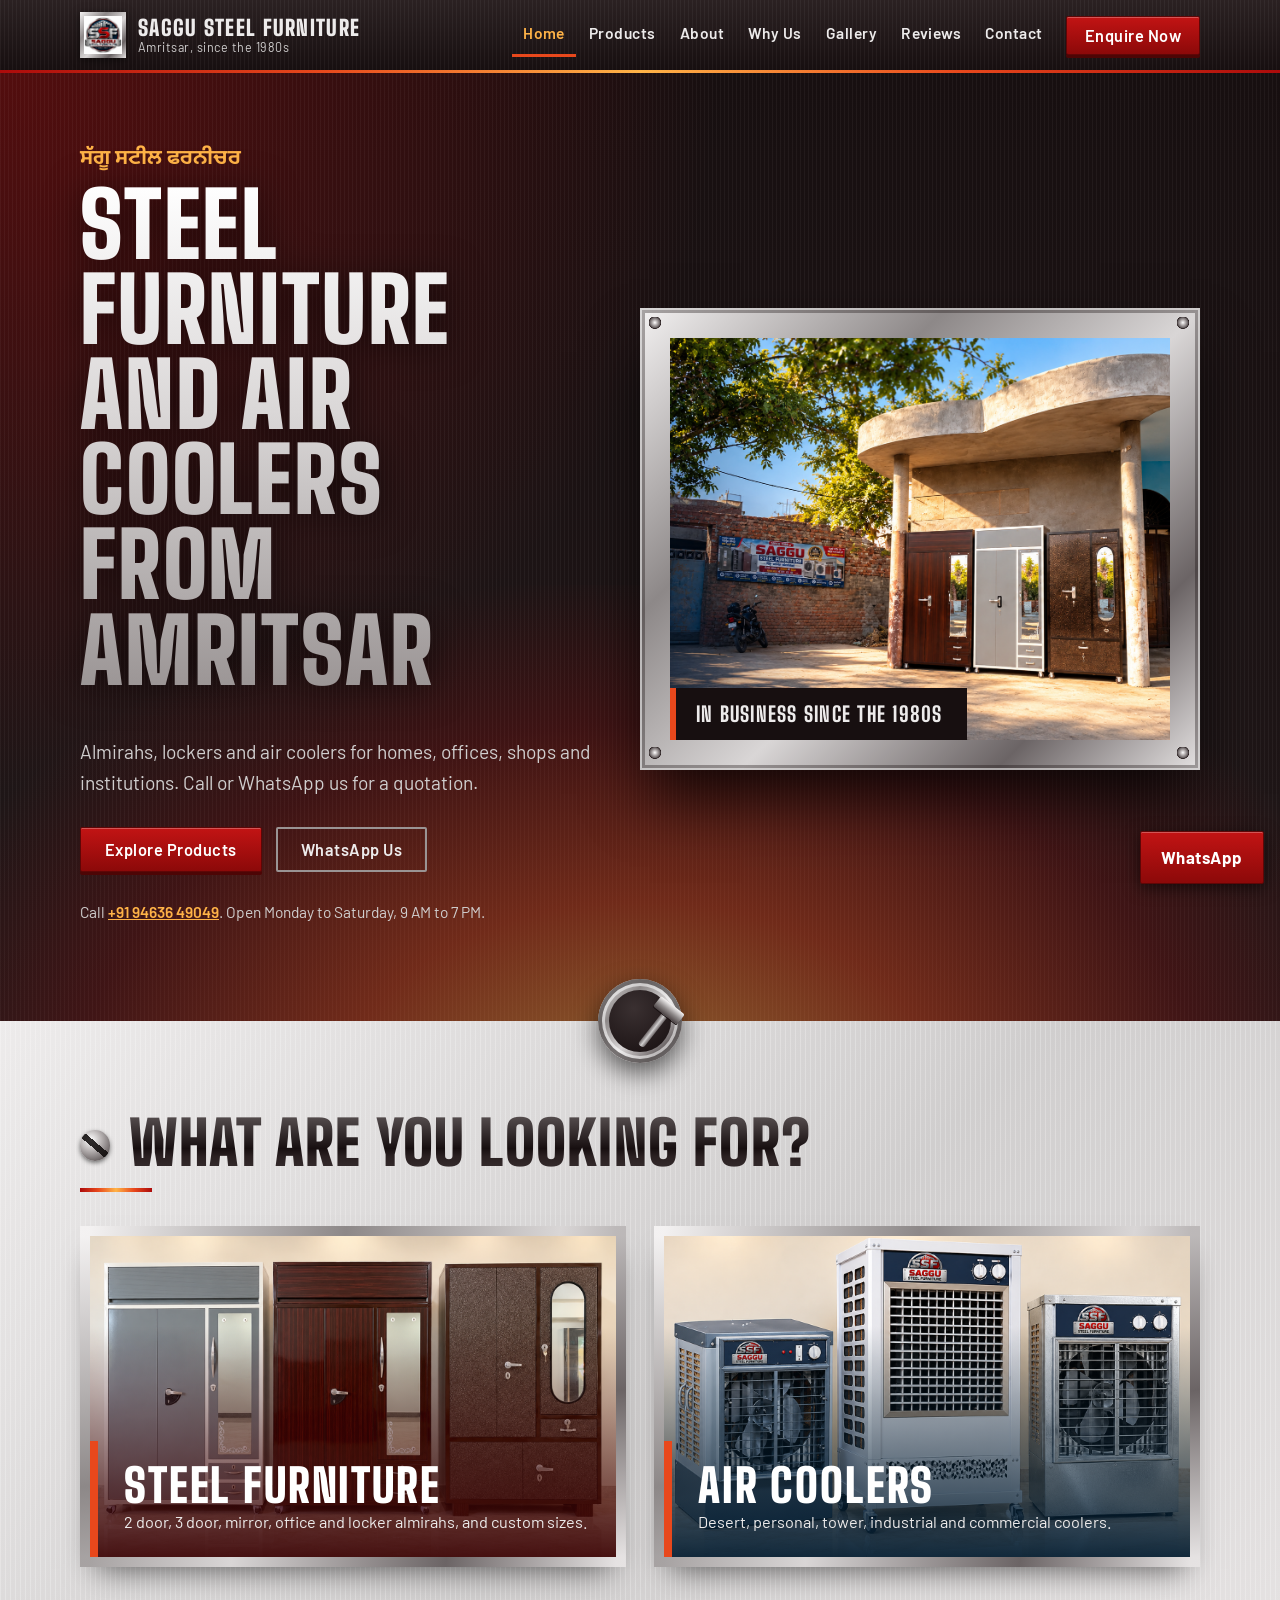
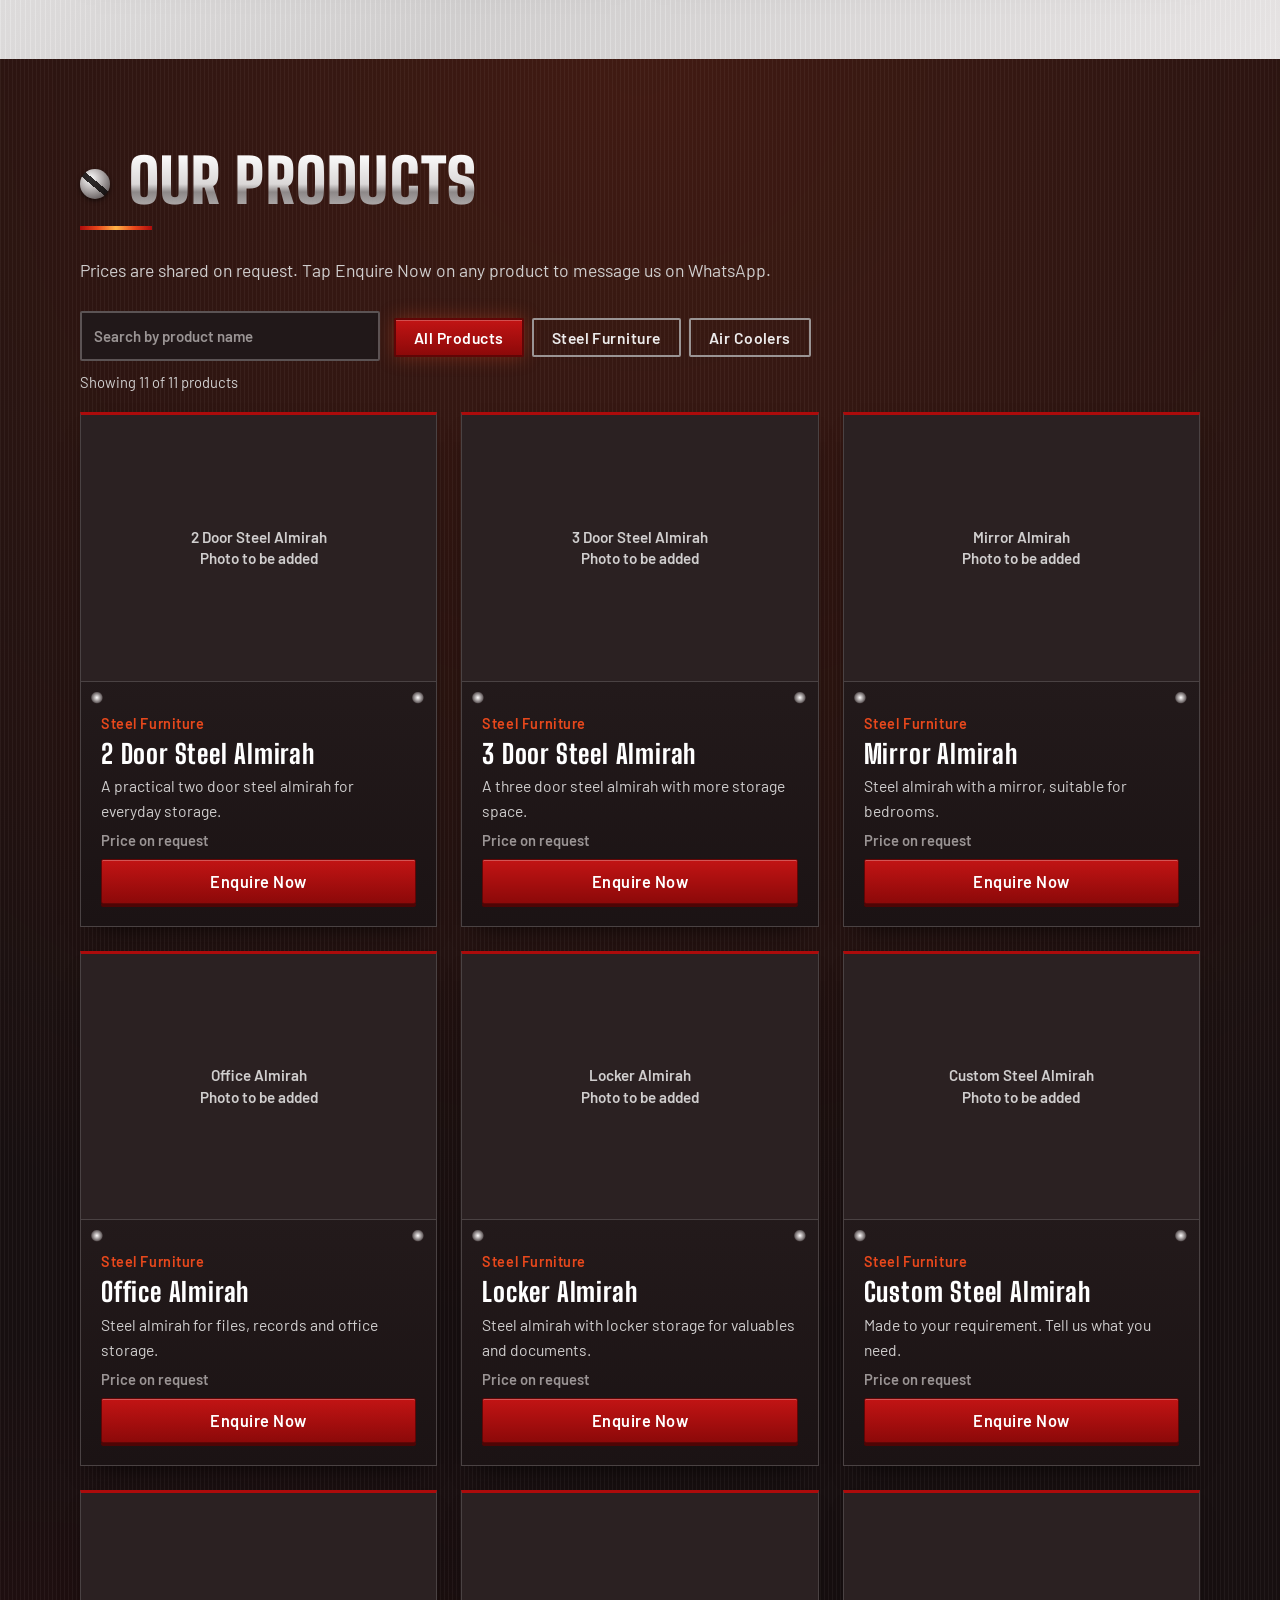
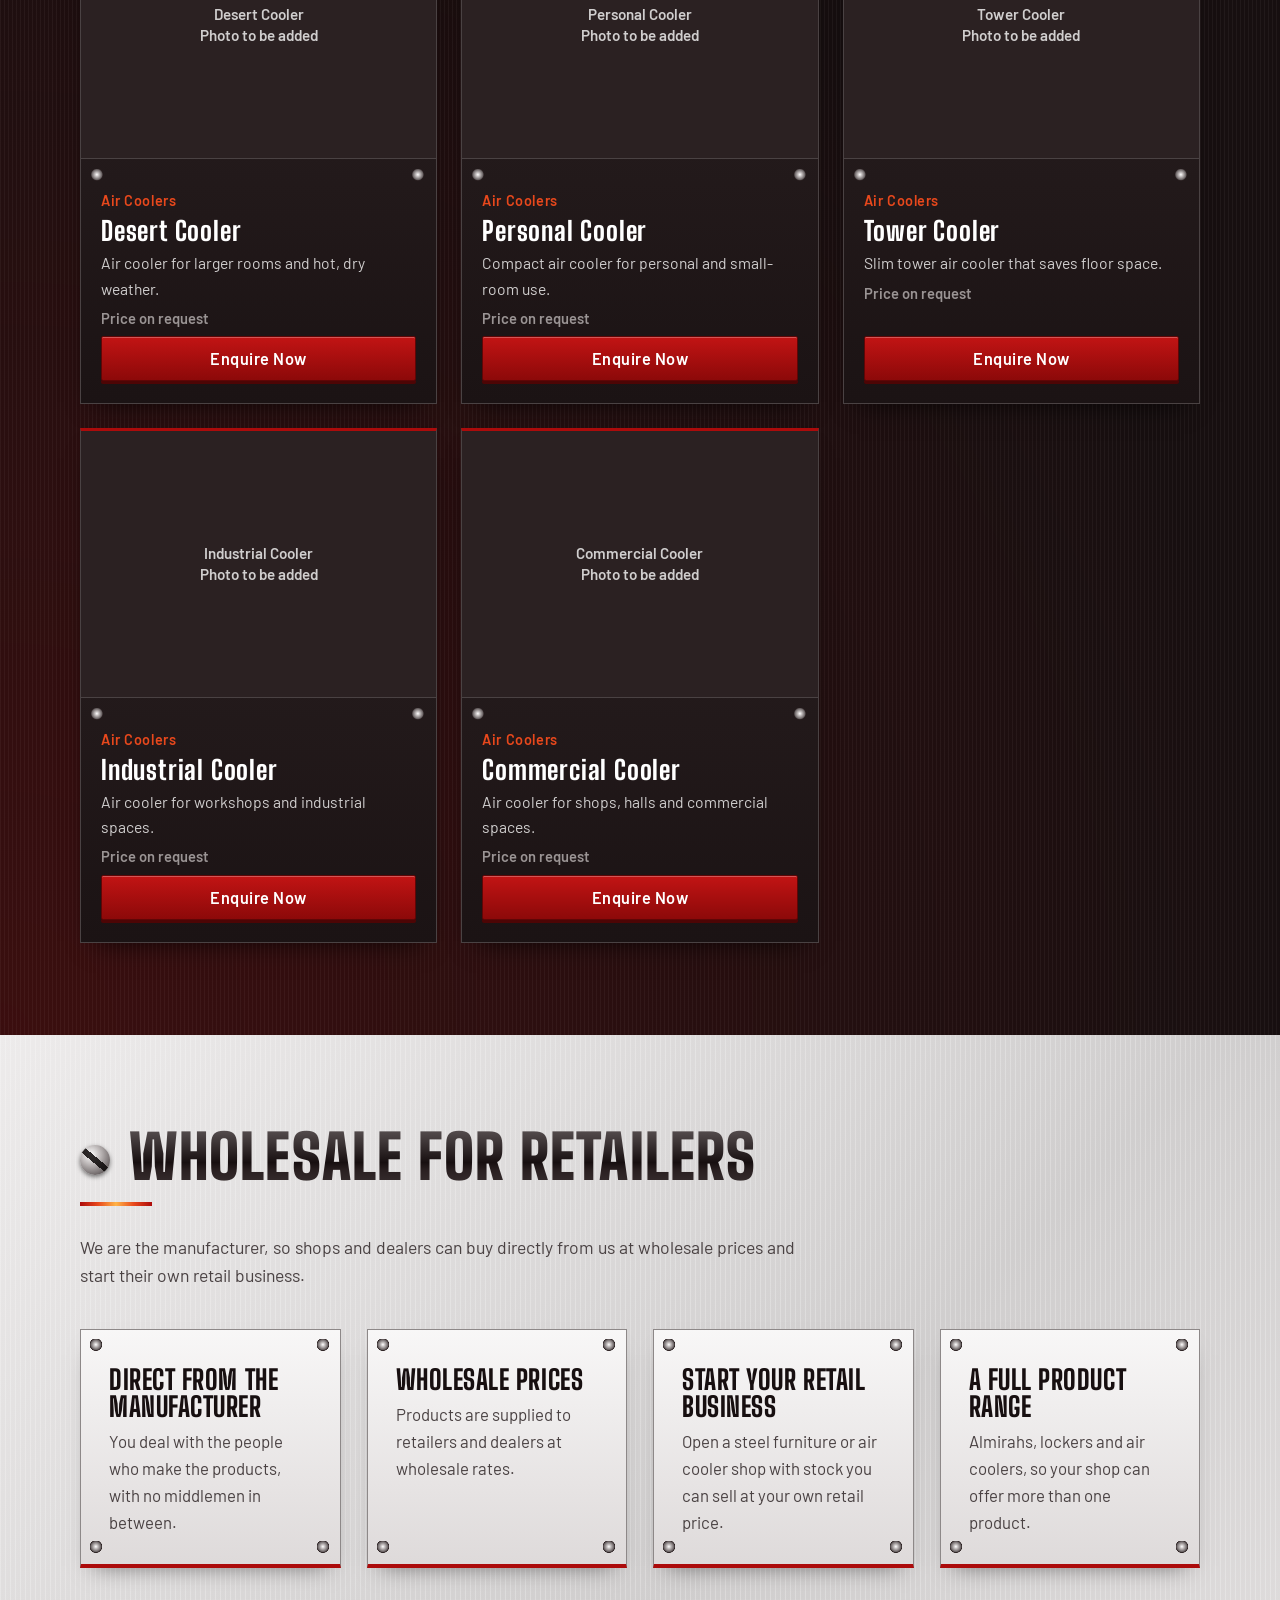
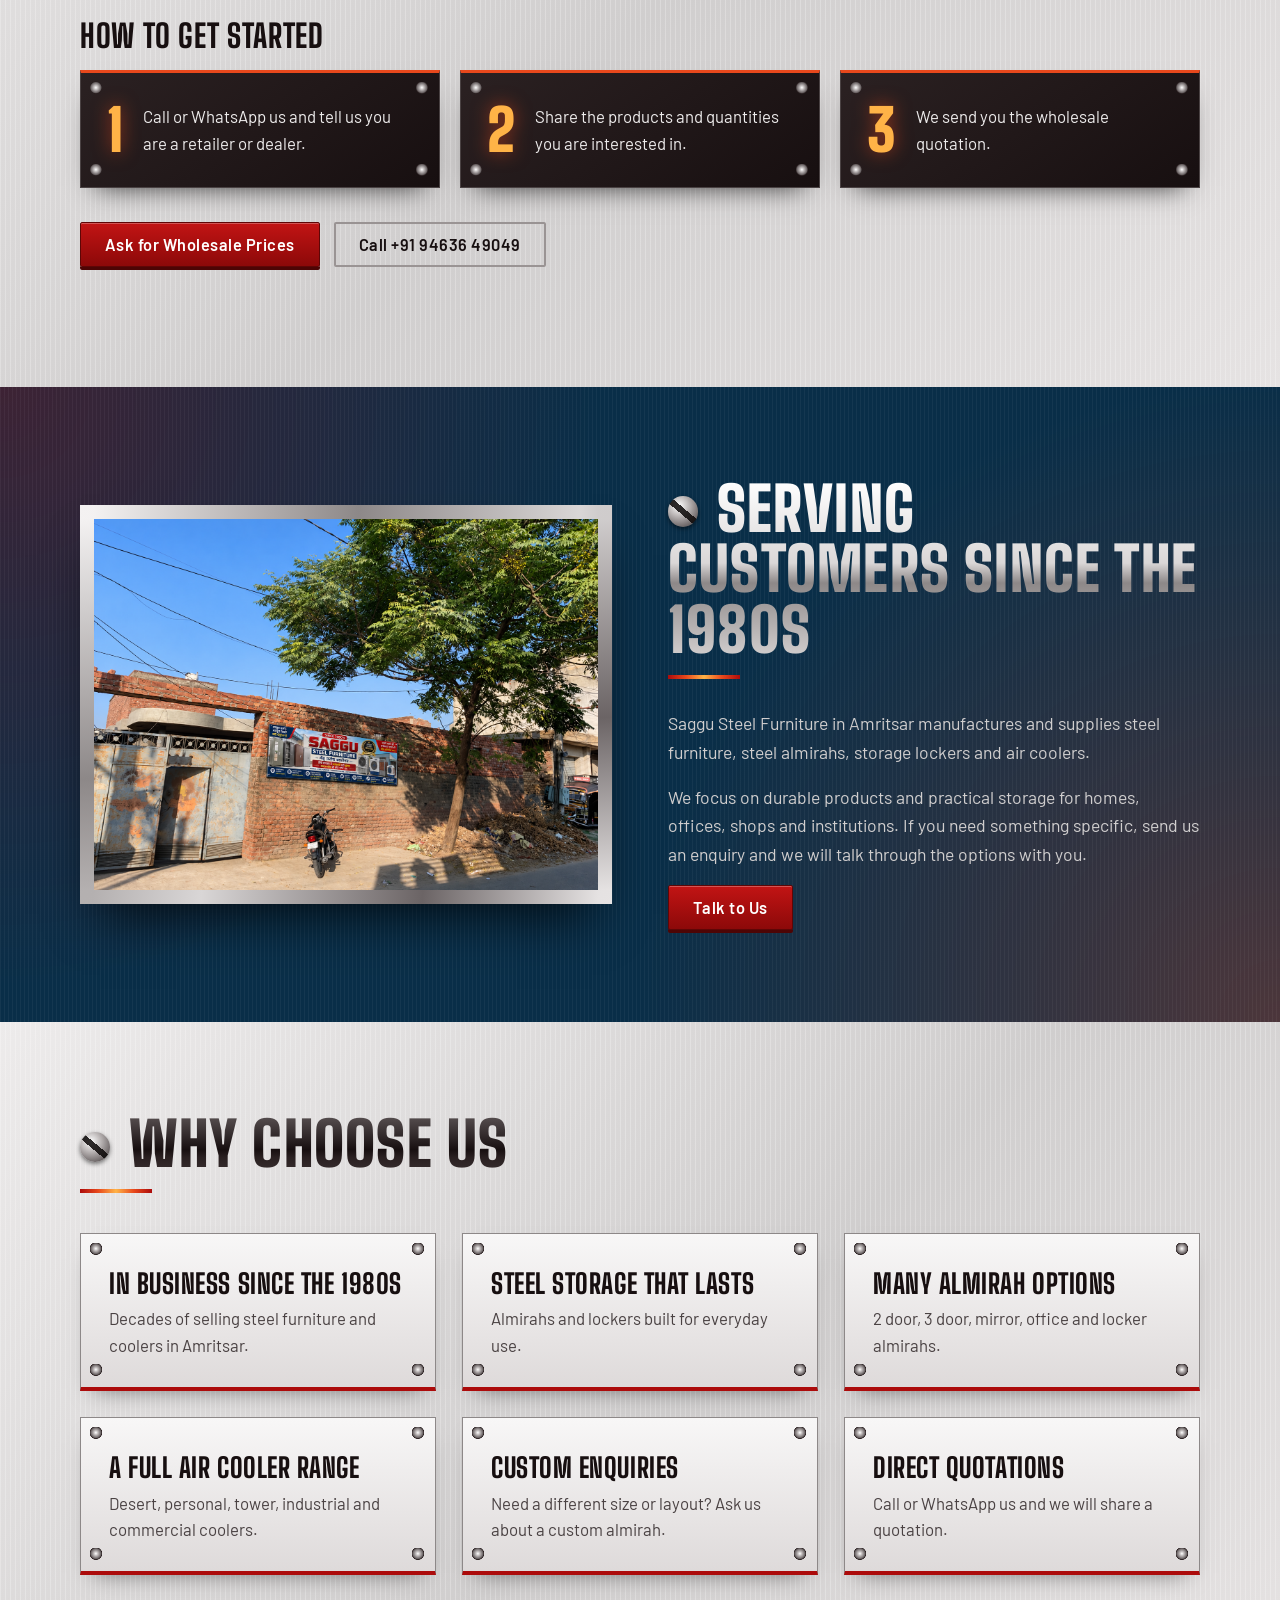
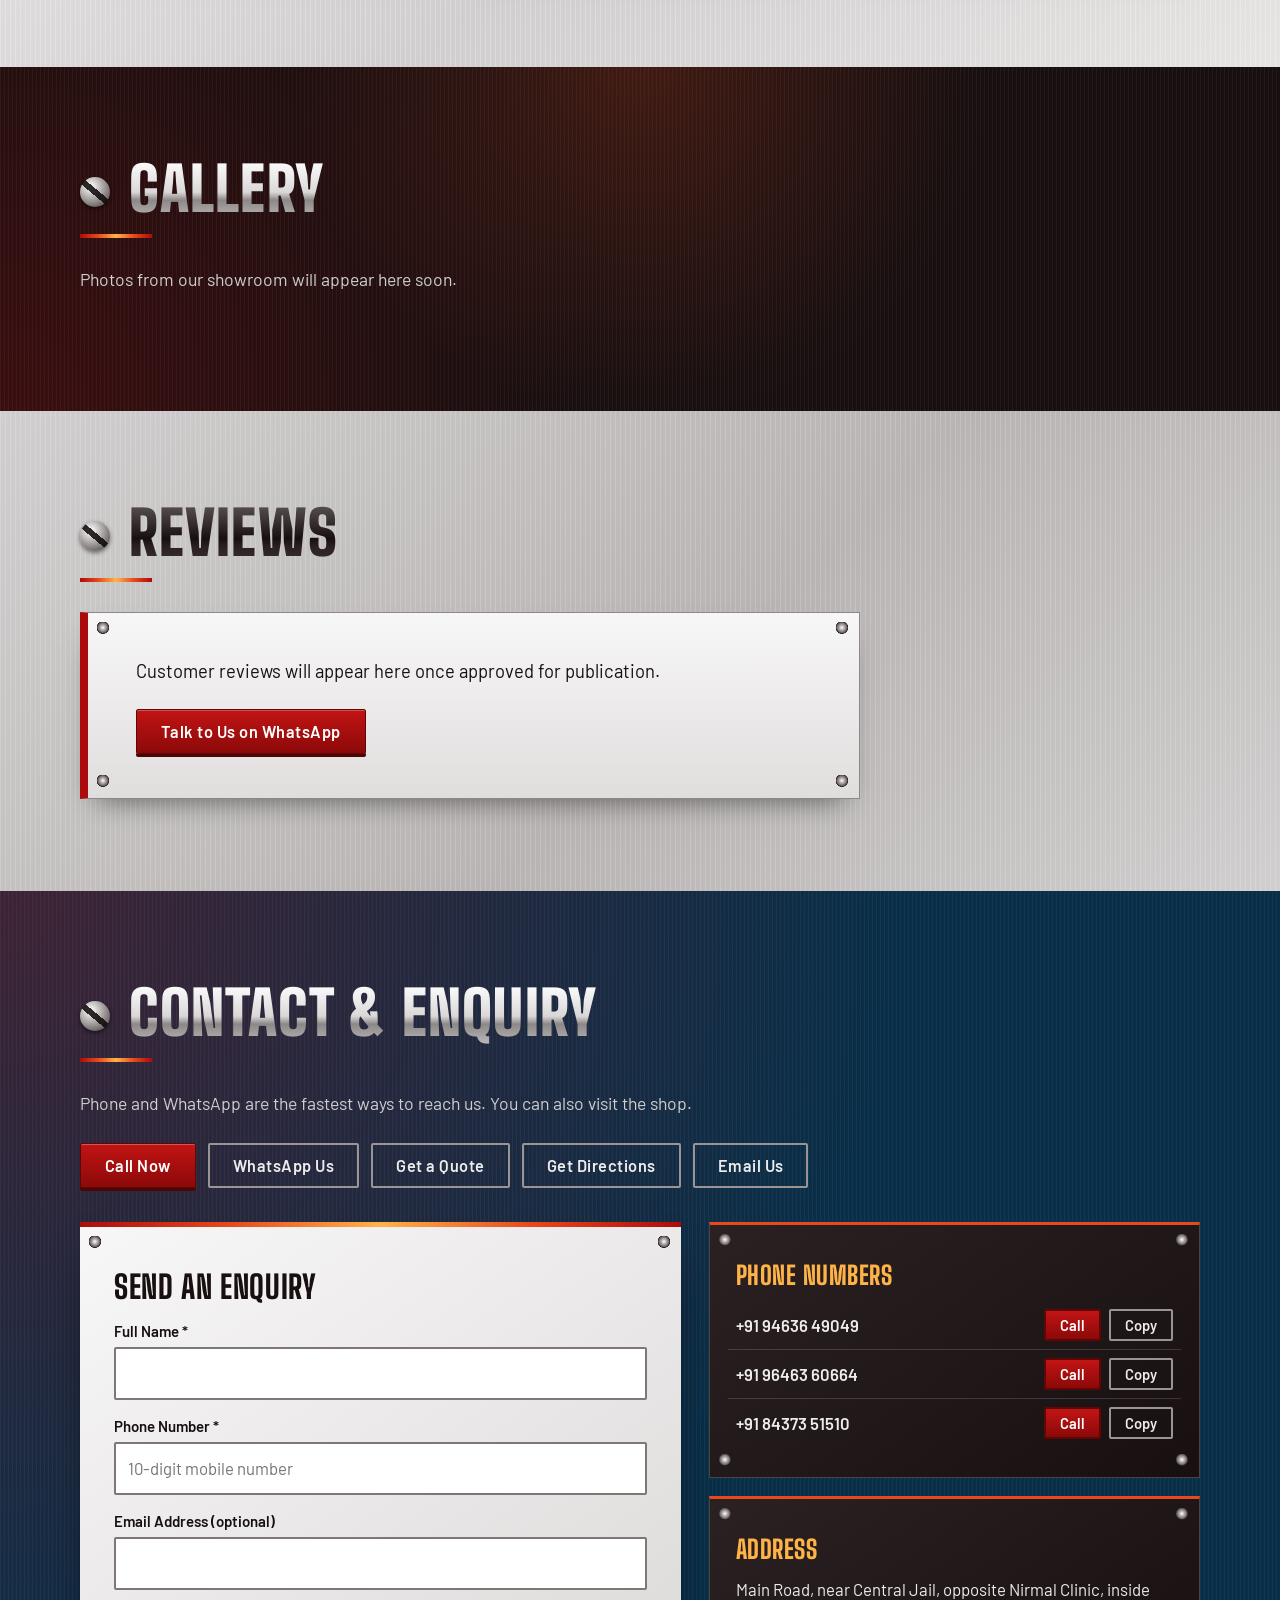
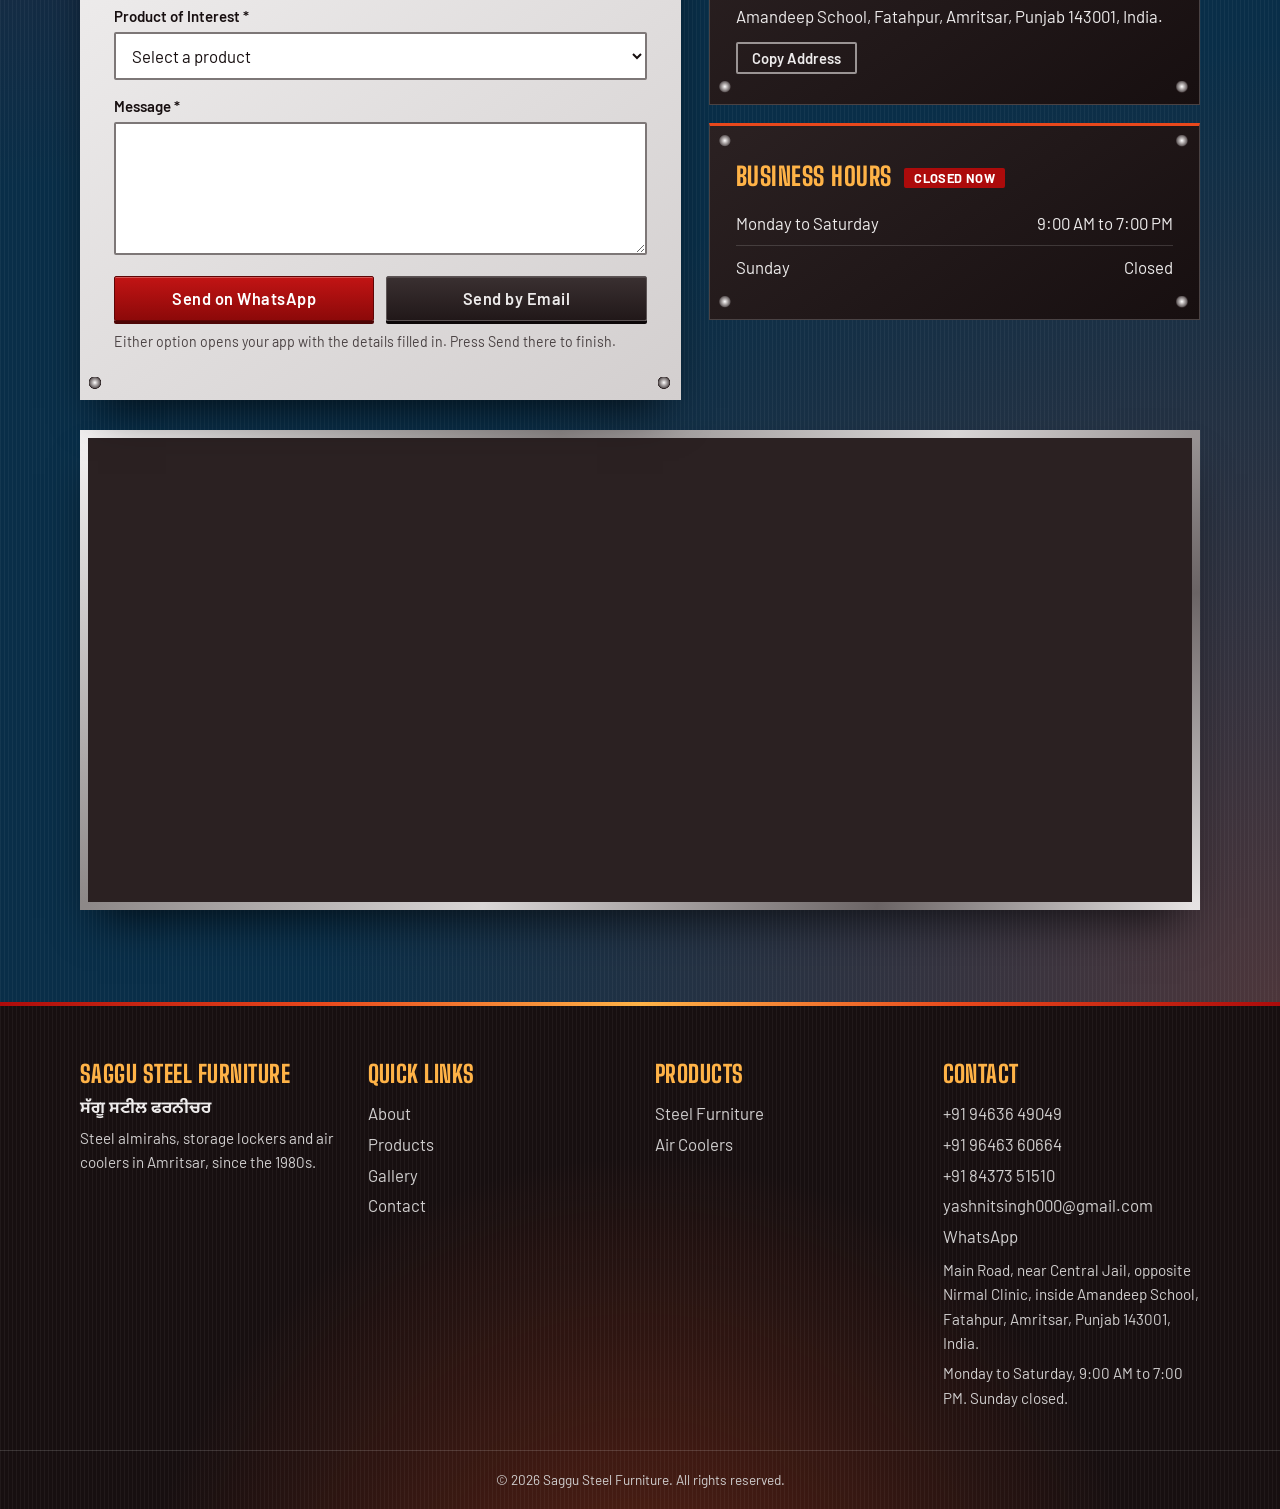
==== index.html @ b372ea93 "Revise index.html for SEO and user experience Updated meta description and structured data for bette" ====
<!DOCTYPE html>
<html lang="en">
<head>
<meta charset="utf-8">
<meta name="viewport" content="width=device-width, initial-scale=1">
<title>Saggu Steel Furniture Amritsar | Steel Almirahs, Lockers & Air Coolers</title>
<meta name="description" content="Saggu Steel Furniture, Amritsar: steel almirahs, storage lockers and air coolers. Serving customers since the 1980s. Call or WhatsApp for enquiries and quotations.">
<meta property="og:type" content="website">
<meta property="og:title" content="Saggu Steel Furniture, Amritsar">
<meta property="og:description" content="Steel almirahs, storage solutions and air coolers in Amritsar, Punjab.">
<meta name="theme-color" content="#170F10">
<link rel="icon" href="./images/Logo.png" type="image/png">
<link rel="preconnect" href="https://fonts.googleapis.com"><link rel="preconnect" href="https://fonts.gstatic.com" crossorigin>
<link href="https://fonts.googleapis.com/css2?family=Big+Shoulders+Display:wght@700;800;900&family=Barlow:wght@400;500;600;700&family=Noto+Sans+Gurmukhi:wght@700&display=swap" rel="stylesheet">
<link rel="stylesheet" href="style.css">
<script type="application/ld+json">
{"@context":"https://schema.org","@type":"LocalBusiness","name":"Saggu Steel Furniture","description":"Steel furniture manufacturer and supplier: steel almirahs, lockers and air coolers.","telephone":"+919463649049","email":"yashnitsingh000@gmail.com","address":{"@type":"PostalAddress","streetAddress":"Main Road, near Central Jail, opposite Nirmal Clinic, inside Amandeep School, Fatahpur","addressLocality":"Amritsar","addressRegion":"Punjab","postalCode":"143001","addressCountry":"IN"},"openingHoursSpecification":[{"@type":"OpeningHoursSpecification","dayOfWeek":["Monday","Tuesday","Wednesday","Thursday","Friday","Saturday"],"opens":"09:00","closes":"19:00"}]}
</script>
</head>
<body>
<a class="skip" href="#main">Skip to content</a>

<header class="nav" id="nav"><div class="wrap nav-in">
  <a class="logo" href="#home" aria-label="Saggu Steel Furniture home">
    <span class="logo-mark"><img src="./images/Logo.png" alt="" width="44" height="44"></span>
    <span><b>Saggu Steel Furniture</b><small>Amritsar, since the 1980s</small></span>
  </a>
  <button class="burger" id="burger" aria-expanded="false" aria-controls="menu" aria-label="Open menu"><span></span><span></span><span></span></button>
  <nav id="menu" aria-label="Main">
    <a href="#home">Home</a><a href="#products">Products</a><a href="#about">About</a><a href="#why">Why Us</a><a href="#gallery">Gallery</a><a href="#testimonials">Reviews</a><a href="#contact">Contact</a>
    <a class="btn btn-red" href="#contact">Enquire Now</a>
  </nav>
</div></header>

<main id="main">

<section id="home" class="hero">
  <div class="sparks" aria-hidden="true">
    <i style="--x:6%;--d:7s;--t:0s;--dx:40px"></i><i style="--x:14%;--d:9s;--t:2s;--dx:-30px;--s:3px"></i><i style="--x:23%;--d:6s;--t:4s;--dx:50px"></i><i style="--x:31%;--d:8s;--t:1s;--dx:-40px;--s:5px"></i>
    <i style="--x:42%;--d:10s;--t:3s;--dx:30px;--s:3px"></i><i style="--x:51%;--d:7s;--t:5s;--dx:-50px"></i><i style="--x:60%;--d:9s;--t:0.5s;--dx:40px;--s:5px"></i><i style="--x:69%;--d:6s;--t:2.5s;--dx:-30px"></i>
    <i style="--x:77%;--d:8s;--t:4.5s;--dx:50px;--s:3px"></i><i style="--x:85%;--d:10s;--t:1.5s;--dx:-40px"></i><i style="--x:92%;--d:7s;--t:3.5s;--dx:30px;--s:5px"></i><i style="--x:48%;--d:11s;--t:6s;--dx:-20px;--s:3px"></i>
  </div>
  <div class="hero-t">
    <p class="gur" lang="pa">ਸੱਗੂ ਸਟੀਲ ਫਰਨੀਚਰ</p>
    <h1>Steel furniture and air coolers from Amritsar</h1>
    <p class="sub">Almirahs, lockers and air coolers for homes, offices, shops and institutions. Call or WhatsApp us for a quotation.</p>
    <div class="actions">
      <a class="btn btn-red" href="#products">Explore Products</a>
      <a class="btn btn-line" href="https://wa.me/919463649049" target="_blank" rel="noopener noreferrer">WhatsApp Us</a>
    </div>
    <p class="small">Call <a href="tel:+919463649049">+91 94636 49049</a>. Open Monday to Saturday, 9 AM to 7 PM.</p>
  </div>
  <div class="hero-media">
    <div class="ph" data-label="Main showroom photo"><img src="images/hero.png" alt="Steel almirahs and air coolers at Saggu Steel Furniture, Amritsar" width="1200" height="900" fetchpriority="high"></div>
    <p class="since">In business since the 1980s</p>
  </div>
</section>

<div class="forge" aria-hidden="true"><span class="medal"><span class="hammer"></span></span></div>

<section id="types" class="sec light"><div class="wrap">
  <h2>What are you looking for?</h2>
  <div class="tiles">
    <a class="tile" href="#products" data-go="Steel Furniture">
      <span class="ph" data-label="Steel furniture"><img src="images/steel-furniture.png" alt="" loading="lazy"></span>
      <span class="tile-t"><b>Steel Furniture</b><small>2 door, 3 door, mirror, office and locker almirahs, and custom sizes.</small></span>
    </a>
    <a class="tile" href="#products" data-go="Air Coolers">
      <span class="ph" data-label="Air coolers"><img src="images/air-coolers.png" alt="" loading="lazy"></span>
      <span class="tile-t"><b>Air Coolers</b><small>Desert, personal, tower, industrial and commercial coolers.</small></span>
    </a>
  </div>
</div></section>

<section id="products" class="sec coal"><div class="wrap">
  <h2>Our Products</h2>
  <p class="lead">Prices are shared on request. Tap Enquire Now on any product to message us on WhatsApp.</p>
  <div class="tools">
    <label class="search"><span class="sr">Search products</span><input id="q" type="search" placeholder="Search by product name"></label>
    <div class="chips" role="group" aria-label="Filter by category">
      <button class="chip on" data-cat="all" aria-pressed="true">All Products</button>
      <button class="chip" data-cat="Steel Furniture" aria-pressed="false">Steel Furniture</button>
      <button class="chip" data-cat="Air Coolers" aria-pressed="false">Air Coolers</button>
    </div>
  </div>
  <p class="count" id="count" aria-live="polite"></p>
  <div class="grid" id="grid"></div>
  <div class="empty" id="empty" hidden>
    <p>No products match your search. Try a different name, or ask us directly.</p>
    <button class="btn btn-dark" id="clear">Clear Filters</button>
    <a class="btn btn-red" href="https://wa.me/919463649049?text=Hello%20Saggu%20Steel%20Furniture%2C%20I%20am%20looking%20for%20a%20product%20and%20could%20not%20find%20it%20on%20the%20website." target="_blank" rel="noopener noreferrer">Ask on WhatsApp</a>
  </div>
  <button class="btn btn-line" id="clear2" hidden>Clear Filters</button>
</div></section>

<section id="wholesale" class="sec light"><div class="wrap">
  <h2>Wholesale for Retailers</h2>
  <p class="lead">We are the manufacturer, so shops and dealers can buy directly from us at wholesale prices and start their own retail business.</p>
  <div class="why w4">
    <div class="why-i"><h3>Direct from the manufacturer</h3><p>You deal with the people who make the products, with no middlemen in between.</p></div>
    <div class="why-i"><h3>Wholesale prices</h3><p>Products are supplied to retailers and dealers at wholesale rates.</p></div>
    <div class="why-i"><h3>Start your retail business</h3><p>Open a steel furniture or air cooler shop with stock you can sell at your own retail price.</p></div>
    <div class="why-i"><h3>A full product range</h3><p>Almirahs, lockers and air coolers, so your shop can offer more than one product.</p></div>
  </div>
  <h3 class="steps-h">How to get started</h3>
  <ol class="steps">
    <li class="step"><b>1</b><span>Call or WhatsApp us and tell us you are a retailer or dealer.</span></li>
    <li class="step"><b>2</b><span>Share the products and quantities you are interested in.</span></li>
    <li class="step"><b>3</b><span>We send you the wholesale quotation.</span></li>
  </ol>
  <div class="actions">
    <a class="btn btn-red" href="https://wa.me/919463649049?text=Hello%20Saggu%20Steel%20Furniture%2C%20I%20am%20a%20retailer%20and%20would%20like%20to%20know%20your%20wholesale%20prices." target="_blank" rel="noopener noreferrer">Ask for Wholesale Prices</a>
    <a class="btn btn-line" href="tel:+919463649049">Call +91 94636 49049</a>
  </div>
</div></section>

<section id="about" class="sec night"><div class="wrap two">
  <div class="ph about-ph" data-label="Showroom photo"><img src="images/showroom.png" alt="Inside the Saggu Steel Furniture showroom in Amritsar" loading="lazy" width="1200" height="900"></div>
  <div>
    <h2>Serving customers since the 1980s</h2>
    <p>Saggu Steel Furniture in Amritsar manufactures and supplies steel furniture, steel almirahs, storage lockers and air coolers.</p>
    <p>We focus on durable products and practical storage for homes, offices, shops and institutions. If you need something specific, send us an enquiry and we will talk through the options with you.</p>
    <a class="btn btn-red" href="#contact">Talk to Us</a>
  </div>
</div></section>

<section id="why" class="sec light"><div class="wrap">
  <h2>Why Choose Us</h2>
  <div class="why">
    <div class="why-i"><h3>In business since the 1980s</h3><p>Decades of selling steel furniture and coolers in Amritsar.</p></div>
    <div class="why-i"><h3>Steel storage that lasts</h3><p>Almirahs and lockers built for everyday use.</p></div>
    <div class="why-i"><h3>Many almirah options</h3><p>2 door, 3 door, mirror, office and locker almirahs.</p></div>
    <div class="why-i"><h3>A full air cooler range</h3><p>Desert, personal, tower, industrial and commercial coolers.</p></div>
    <div class="why-i"><h3>Custom enquiries</h3><p>Need a different size or layout? Ask us about a custom almirah.</p></div>
    <div class="why-i"><h3>Direct quotations</h3><p>Call or WhatsApp us and we will share a quotation.</p></div>
  </div>
</div></section>

<section id="gallery" class="sec coal"><div class="wrap">
  <h2>Gallery</h2>
  <p class="lead" id="galhint">Tap a photo to enlarge it.</p>
  <p class="lead" id="galnote" hidden>Photos from our showroom will appear here soon.</p>
  <div class="gal" id="gal"></div>
</div></section>

<section id="testimonials" class="sec dust"><div class="wrap">
  <h2>Reviews</h2>
  <div class="testi" id="testi">
    <p>Customer reviews will appear here once approved for publication.</p>
    <a class="btn btn-red" href="https://wa.me/919463649049" target="_blank" rel="noopener noreferrer">Talk to Us on WhatsApp</a>
  </div>
</div></section>

<section id="contact" class="sec night"><div class="wrap">
  <h2>Contact &amp; Enquiry</h2>
  <p class="lead">Phone and WhatsApp are the fastest ways to reach us. You can also visit the shop.</p>
  <div class="acts">
    <a class="btn btn-red" href="tel:+919463649049">Call Now</a>
    <a class="btn btn-line" href="https://wa.me/919463649049?text=Hello%20Saggu%20Steel%20Furniture%2C%20I%20have%20a%20question%20about%20your%20products." target="_blank" rel="noopener noreferrer">WhatsApp Us</a>
    <a class="btn btn-line" href="#form" id="quoteBtn">Get a Quote</a>
    <a class="btn btn-line" href="https://www.google.com/maps/search/?api=1&amp;query=Saggu+Steel+Furniture+Amritsar" target="_blank" rel="noopener noreferrer">Get Directions</a>
    <a class="btn btn-line" href="mailto:yashnitsingh000@gmail.com">Email Us</a>
  </div>
  <div class="cgrid">
    <form id="form" class="formc" novalidate>
      <h3>Send an Enquiry</h3>
      <div class="f"><label for="fn">Full Name *</label><input id="fn" name="name" autocomplete="name" required><small class="err" id="e-fn"></small></div>
      <div class="f"><label for="fp">Phone Number *</label><input id="fp" name="phone" type="tel" inputmode="tel" autocomplete="tel" placeholder="10-digit mobile number" required><small class="err" id="e-fp"></small></div>
      <div class="f"><label for="fe">Email Address (optional)</label><input id="fe" name="email" type="email" autocomplete="email"><small class="err" id="e-fe"></small></div>
      <div class="f"><label for="fpr">Product of Interest *</label><select id="fpr" name="product" required></select><small class="err" id="e-fpr"></small></div>
      <div class="f"><label for="fm">Message *</label><textarea id="fm" name="message" rows="4" required></textarea><small class="err" id="e-fm"></small></div>
      <div class="sendrow">
        <button class="btn btn-red" type="submit" name="via" value="wa">Send on WhatsApp</button>
        <button class="btn btn-dark" type="submit" name="via" value="mail">Send by Email</button>
      </div>
      <p class="hint">Either option opens your app with the details filled in. Press Send there to finish.</p>
      <p class="status" id="status" role="status" aria-live="polite"></p>
    </form>
    <div class="side">
      <div class="side-card">
        <h3>Phone Numbers</h3>
        <div class="crow"><span>+91 94636 49049</span><a class="mini m-call" href="tel:+919463649049">Call</a><button class="mini m-copy" type="button" data-copy="+91 94636 49049">Copy</button></div>
        <div class="crow"><span>+91 96463 60664</span><a class="mini m-call" href="tel:+919646360664">Call</a><button class="mini m-copy" type="button" data-copy="+91 96463 60664">Copy</button></div>
        <div class="crow"><span>+91 84373 51510</span><a class="mini m-call" href="tel:+918437351510">Call</a><button class="mini m-copy" type="button" data-copy="+91 84373 51510">Copy</button></div>
      </div>
      <div class="side-card">
        <h3>Address</h3>
        <p>Main Road, near Central Jail, opposite Nirmal Clinic, inside Amandeep School, Fatahpur, Amritsar, Punjab 143001, India.</p>
        <button class="mini m-copy" type="button" data-copy="Main Road, near Central Jail, opposite Nirmal Clinic, inside Amandeep School, Fatahpur, Amritsar, Punjab 143001, India.">Copy Address</button>
      </div>
      <div class="side-card">
        <h3>Business Hours <span id="open" class="badge"></span></h3>
        <ul class="hours"><li><span>Monday to Saturday</span><span>9:00 AM to 7:00 PM</span></li><li><span>Sunday</span><span>Closed</span></li></ul>
      </div>
    </div>
  </div>
  <div class="map"><iframe src="https://www.google.com/maps/embed?pb=!1m18!1m12!1m3!1d3398.2879520614556!2d74.84578717451193!3d31.5985686432764!2m3!1f0!2f0!3f0!3m2!1i1024!2i768!4f13.1!3m3!1m2!1s0x39197b34e6bc4ad3%3A0x9e3f9b3f39338996!2sSaggu%20Steel%20Furniture!5e0!3m2!1sen!2sin!4v1793072708967!5m2!1sen!2sin" width="600" height="450" style="border:0;" allowfullscreen="" loading="lazy" referrerpolicy="strict-origin-when-cross-origin" title="Saggu Steel Furniture location on Google Maps"></iframe></div>
</div></section>
</main>

<footer><div class="wrap fgrid">
  <div><h3>Saggu Steel Furniture</h3><p lang="pa" class="gur-f">ਸੱਗੂ ਸਟੀਲ ਫਰਨੀਚਰ</p><p>Steel almirahs, storage lockers and air coolers in Amritsar, since the 1980s.</p></div>
  <div><h3>Quick Links</h3><a href="#about">About</a><a href="#products">Products</a><a href="#gallery">Gallery</a><a href="#contact">Contact</a></div>
  <div><h3>Products</h3><a href="#products" data-go="Steel Furniture">Steel Furniture</a><a href="#products" data-go="Air Coolers">Air Coolers</a></div>
  <div><h3>Contact</h3><a href="tel:+919463649049">+91 94636 49049</a><a href="tel:+919646360664">+91 96463 60664</a><a href="tel:+918437351510">+91 84373 51510</a><a href="mailto:yashnitsingh000@gmail.com">yashnitsingh000@gmail.com</a><a href="https://wa.me/919463649049" target="_blank" rel="noopener noreferrer">WhatsApp</a>
    <p>Main Road, near Central Jail, opposite Nirmal Clinic, inside Amandeep School, Fatahpur, Amritsar, Punjab 143001, India.</p><p>Monday to Saturday, 9:00 AM to 7:00 PM. Sunday closed.</p></div>
</div><p class="copy">&copy; <span id="yr">2026</span> Saggu Steel Furniture. All rights reserved.</p></footer>

<a class="fab" href="https://wa.me/919463649049" target="_blank" rel="noopener noreferrer" aria-label="Chat on WhatsApp">WhatsApp</a>
<button id="top" aria-label="Back to top" hidden>&#8593;</button>
<dialog id="lb" aria-label="Photo viewer"><button id="lbx" aria-label="Close">&times;</button><button id="lbp" aria-label="Previous photo">&#8249;</button><div id="lbi"></div><button id="lbn" aria-label="Next photo">&#8250;</button><p id="lbc"></p></dialog>
<script src="script.js"></script>
</body>
</html>
---- style.css ----
/* THE FORGE. Fire, metal, iron, steel, screws and a hammer.
   Core palette: Inferno #AC0B0B, Dust Grey #D0CECE, Alabaster Grey #EDEBEB, Coffee Bean #170F10, Deep Space Blue #092E48
   Heat tones (ember, molten glow) are used only for fire effects. */
:root{
--bean:#170F10;--coal2:#211819;--coal3:#2b2122;--space:#092E48;--red:#AC0B0B;--dust:#D0CECE;--alab:#EDEBEB;--paper:#F8F7F7;--muted:#4a4243;
--ember:#E8481C;--glow:#FFB347;--focus:#AC0B0B;--r:2px;
--display:"Big Shoulders Display","Arial Narrow",Impact,sans-serif;
--steel-line:linear-gradient(135deg,#f4f2f2,#8d8888 30%,#d9d6d6 55%,#6b6465 80%,#e6e3e3);
--brush:repeating-linear-gradient(90deg,rgba(255,255,255,.045) 0 1px,transparent 1px 4px);
--heat:linear-gradient(90deg,#AC0B0B,#E8481C,#FFB347,#E8481C,#AC0B0B);
/* screw heads, placed in the four corners of a plate */
--head:radial-gradient(circle 7px at 42% 40%,#fff 0,#c4bfbf 2px,#6b6465 5px,#2a2021 6px,transparent 6.6px);
--corners:var(--head) 9px 9px/14px 14px no-repeat,var(--head) calc(100% - 9px) 9px/14px 14px no-repeat,var(--head) 9px calc(100% - 9px)/14px 14px no-repeat,var(--head) calc(100% - 9px) calc(100% - 9px)/14px 14px no-repeat;
--screw:linear-gradient(40deg,transparent 43%,rgba(10,6,6,.85) 43% 57%,transparent 57%),radial-gradient(circle at 36% 32%,#fff,#bdb8b8 35%,#4a4243 92%);
}
*{box-sizing:border-box}
[hidden]{display:none!important}
html{scroll-behavior:smooth;scroll-padding-top:84px;scrollbar-color:#6b6465 var(--bean);accent-color:var(--red)}
::selection{background:var(--ember);color:var(--bean)}
body{margin:0;font-family:Barlow,"Segoe UI",system-ui,sans-serif;font-size:1.05rem;line-height:1.6;color:var(--bean);background:var(--bean)}
img{max-width:100%;display:block}a{color:inherit}
h1,h2,h3{font-family:var(--display);font-weight:800;line-height:1;margin:0 0 .5em;letter-spacing:.02em}
h1{font-size:clamp(3rem,7vw,5.6rem);text-transform:uppercase;line-height:.95;font-weight:900}
h2{font-size:clamp(2.4rem,5vw,3.8rem);text-transform:uppercase;font-weight:900}
h3{font-size:1.5rem}
p{margin:0 0 1em}
.wrap{max-width:1160px;margin:0 auto;padding:0 20px}.sr{position:absolute;left:-9999px}
.skip{position:absolute;left:-999px;top:0;background:var(--red);color:#fff;padding:8px 12px;z-index:200}.skip:focus{left:0}
:focus-visible{outline:3px solid var(--focus);outline-offset:3px}

/* Sections */
.sec{position:relative;padding:92px 0}
.light{background:repeating-linear-gradient(90deg,rgba(255,255,255,.24) 0 1px,transparent 1px 5px),linear-gradient(135deg,#EDEBEB,#D0CECE 55%,#E6E3E3);color:var(--bean)}
.dust{background:repeating-linear-gradient(90deg,rgba(255,255,255,.16) 0 1px,transparent 1px 5px),linear-gradient(135deg,#D0CECE,#b9b4b4 55%,#D0CECE);color:var(--bean)}
.night{background:var(--brush),radial-gradient(circle at 100% 100%,rgba(232,72,28,.3),transparent 45%),radial-gradient(circle at 0 0,rgba(172,11,11,.32),transparent 42%),var(--space);color:var(--alab);--focus:#FFB347}
.coal{background:var(--brush),radial-gradient(circle at 50% 0,rgba(232,72,28,.2),transparent 48%),radial-gradient(circle at 0 100%,rgba(172,11,11,.24),transparent 45%),var(--bean);color:var(--alab);--focus:#FFB347}
.night h3,.coal h3{color:#fff}
.lead{color:var(--muted);max-width:42em;margin:-.2em 0 0;font-size:1.1rem}.night .lead,.coal .lead{color:var(--dust)}

/* Stamped steel headings: a screw, brushed-metal lettering and a heat bar */
.sec h2{background:linear-gradient(180deg,#ffffff 0%,#dad7d7 42%,#8d8888 52%,#e6e3e3 100%);-webkit-background-clip:text;background-clip:text;color:transparent;-webkit-text-fill-color:transparent}
.light h2,.dust h2{background-image:linear-gradient(180deg,#5b5354 0%,#170F10 45%,#2a2021 55%,#4a4243 100%)}
.sec h2::before{content:"";display:inline-block;width:.5em;height:.5em;margin-right:.3em;vertical-align:.08em;border-radius:50%;background:var(--screw);box-shadow:0 2px 4px rgba(0,0,0,.5);transition:transform .7s}
.sec:hover h2::before{transform:rotate(360deg)}
.sec h2::after{content:"";display:block;width:72px;height:4px;margin-top:14px;background:var(--heat);transition:width .5s}
.sec:hover h2::after{width:170px}

/* Buttons: forged, and they press in like a hammer strike */
.btn{display:inline-block;border:1px solid transparent;border-radius:var(--r);padding:12px 24px;font:600 1.02rem Barlow,sans-serif;letter-spacing:.03em;text-decoration:none;cursor:pointer;text-align:center;transition:background .2s,color .2s,border-color .2s,box-shadow .2s,transform .1s}
.btn-red{background:linear-gradient(#c21414,#8c0909);color:#fff;border-color:#5f0606;box-shadow:inset 0 1px 0 rgba(255,255,255,.28),0 3px 0 #4d0505}
.btn-red:hover{background:linear-gradient(#f0592a,#b8300e);border-color:#7a2008;box-shadow:inset 0 1px 0 rgba(255,255,255,.35),0 3px 0 #6a1d08,0 0 24px rgba(232,72,28,.6)}
.btn-dark{background:linear-gradient(#3a3031,#211819);color:var(--alab);border-color:#5b5354;box-shadow:inset 0 1px 0 rgba(255,255,255,.12),0 3px 0 #0c0708}
.btn-dark:hover{background:linear-gradient(#f0592a,#b8300e);border-color:#7a2008;color:#fff;box-shadow:inset 0 1px 0 rgba(255,255,255,.3),0 3px 0 #6a1d08,0 0 24px rgba(232,72,28,.5)}
.btn-line{border:2px solid #9a9494;background:transparent;color:inherit;padding:11px 23px}
.btn-line:hover{background:linear-gradient(#f4f2f2,#bdb8b8);border-color:#fff;color:var(--bean);box-shadow:0 0 22px rgba(255,255,255,.25)}
.btn:active{transform:translateY(3px);box-shadow:inset 0 2px 6px rgba(0,0,0,.5),0 0 30px rgba(255,179,71,.55)}
.btn[disabled]{opacity:.6;cursor:not-allowed;transform:none;box-shadow:none}

/* Header: gunmetal bar with a heated edge */
.nav{position:sticky;top:0;z-index:100;background:var(--brush),linear-gradient(#2b2122,#170F10);color:var(--alab);border-bottom:3px solid transparent;border-image:var(--heat) 1;--focus:#FFB347;transition:box-shadow .3s}
.nav.sc{box-shadow:0 8px 22px rgba(0,0,0,.6)}
.nav-in{display:flex;align-items:center;justify-content:space-between;gap:16px;min-height:70px}
.logo{display:flex;align-items:center;gap:12px;text-decoration:none;line-height:1.1}
.logo-mark{width:46px;height:46px;background:var(--steel-line);padding:4px;flex:none;box-shadow:0 2px 8px rgba(0,0,0,.5);transition:transform .3s}.logo-mark img{width:100%;height:100%;object-fit:contain}
.logo:hover .logo-mark{transform:rotate(-6deg) scale(1.06)}
.logo b{display:block;font:900 1.35rem var(--display);letter-spacing:.06em;text-transform:uppercase}.logo small{display:block;font-size:.78rem;color:var(--dust);letter-spacing:.04em}
nav{display:flex;align-items:center;gap:2px}
nav a:not(.btn){text-decoration:none;color:var(--alab);padding:8px 11px;font-weight:600;font-size:.97rem;letter-spacing:.03em;border-bottom:3px solid transparent;transition:color .2s,border-color .2s}
nav a:not(.btn):hover,nav a.on{color:var(--glow);border-bottom-color:var(--ember)}
nav .btn{padding:9px 18px;margin-left:10px}
.burger{display:none;background:none;border:2px solid #9a9494;border-radius:var(--r);padding:9px;cursor:pointer}.burger span{display:block;width:22px;height:2px;background:var(--alab);margin:4px 0}.burger:hover{border-color:var(--glow)}.burger:hover span{background:var(--glow)}

/* Hero: furnace glow, rising embers, photo in a bolted steel plate */
.hero{position:relative;overflow:hidden;display:grid;grid-template-columns:minmax(0,1fr) minmax(0,1fr);align-items:center;background:var(--brush),radial-gradient(circle at 0 0,rgba(172,11,11,.4),transparent 45%),linear-gradient(180deg,#170F10,#211819);color:var(--alab);--focus:#FFB347;min-height:min(720px,calc(100svh - 74px))}
.hero::after{content:"";position:absolute;left:-10%;right:-10%;bottom:0;height:46%;background:radial-gradient(ellipse at 50% 120%,rgba(255,179,71,.5),rgba(232,72,28,.4) 28%,rgba(172,11,11,.22) 52%,transparent 72%);pointer-events:none;z-index:1;animation:flicker 4s ease-in-out infinite}
@keyframes flicker{0%,100%{opacity:1}35%{opacity:.82}60%{opacity:.95}}
.sparks{position:absolute;inset:0;overflow:hidden;pointer-events:none;z-index:1}
.sparks i{position:absolute;bottom:-12px;left:var(--x);width:var(--s,4px);height:var(--s,4px);border-radius:50%;background:var(--glow);box-shadow:0 0 10px 2px var(--ember);opacity:0;animation:rise var(--d,7s) linear var(--t,0s) infinite}
@keyframes rise{0%{transform:translate(0,0) scale(1);opacity:0}12%{opacity:1}100%{transform:translate(var(--dx,30px),-85vh) scale(.3);opacity:0}}
.hero-t{position:relative;z-index:2;padding:72px 40px 96px max(20px,calc((100vw - 1160px)/2 + 20px))}
.hero h1{background:linear-gradient(180deg,#fff 0%,#dad7d7 45%,#9a9494 100%);-webkit-background-clip:text;background-clip:text;color:transparent;-webkit-text-fill-color:transparent;text-shadow:none;filter:drop-shadow(0 4px 18px rgba(0,0,0,.55))}
.gur{font:700 1.3rem "Noto Sans Gurmukhi",sans-serif;margin:0 0 10px;color:var(--glow)}
.sub{font-size:1.2rem;max-width:30em;color:var(--dust)}
.actions{display:flex;gap:14px;flex-wrap:wrap;margin:28px 0}
.small{font-size:.97rem;color:var(--dust);margin:0}.small a{color:var(--glow);font-weight:600}.small a:hover{color:#fff}
.hero-media{position:relative;z-index:2;margin:56px max(20px,calc((100vw - 1160px)/2 + 20px)) 72px 0;padding:30px;aspect-ratio:4/3.3;background:var(--corners),var(--steel-line);box-shadow:0 34px 60px -10px rgba(0,0,0,.75),inset 0 0 0 2px rgba(255,255,255,.55),inset 0 0 0 5px rgba(23,15,16,.35)}
.hero-media .ph{position:absolute;inset:30px;animation:wipe 1.1s cubic-bezier(.7,0,.2,1) .15s both;box-shadow:inset 0 0 0 1px rgba(0,0,0,.5)}
@keyframes wipe{from{clip-path:inset(0 0 0 100%)}}
.since{position:absolute;left:30px;bottom:30px;z-index:2;margin:0;background:var(--bean);color:var(--alab);padding:14px 24px 14px 20px;border-left:6px solid var(--ember);font:800 1.3rem var(--display);letter-spacing:.06em;text-transform:uppercase;transition:transform .3s,background .3s,color .3s}
.hero-media:hover .since{transform:translateX(12px);background:var(--ember);color:var(--bean);border-left-color:var(--bean)}

/* The hammer medal on the seam under the hero */
.forge{position:relative;height:0;z-index:6}
.medal{position:absolute;left:50%;top:-42px;width:84px;height:84px;margin-left:-42px;border-radius:50%;background:var(--steel-line);box-shadow:0 10px 26px rgba(0,0,0,.6),inset 0 0 0 4px rgba(23,15,16,.55),inset 0 0 0 7px rgba(255,255,255,.55)}
.medal::before{content:"";position:absolute;inset:11px;border-radius:50%;background:radial-gradient(circle at 40% 30%,#3a3031,#170F10)}
.medal::after{content:"";position:absolute;left:19px;bottom:25px;width:8px;height:8px;border-radius:50%;background:var(--glow);box-shadow:0 0 14px 6px var(--ember);opacity:0}
.hammer{position:absolute;left:50%;bottom:17px;width:7px;height:46px;margin-left:-3.5px;border-radius:3px;background:linear-gradient(90deg,#6b6465,#d0cece,#6b6465);transform-origin:50% 100%;transform:rotate(38deg);z-index:2}
.hammer::before{content:"";position:absolute;left:50%;top:-6px;width:30px;height:13px;margin-left:-15px;border-radius:2px;background:linear-gradient(180deg,#f4f2f2,#8d8888 55%,#4a4243);box-shadow:0 1px 0 #170F10}
.medal:hover .hammer{animation:strike .6s ease-in-out infinite}
.medal:hover::after{animation:flash .6s linear infinite}
@keyframes strike{0%,100%{transform:rotate(38deg)}45%,55%{transform:rotate(-10deg)}}
@keyframes flash{0%,40%,100%{opacity:0}48%{opacity:1}}

/* Photo slots: real photos, with an honest empty state when a file is missing */
.ph{position:relative;display:block;overflow:hidden;background:var(--coal3)}
.ph img{width:100%;height:100%;object-fit:cover}
.ph.nophoto img{display:none}
.ph.nophoto::after{content:attr(data-label) "\A Photo to be added";white-space:pre-line;position:absolute;inset:0;display:flex;align-items:center;justify-content:center;text-align:center;padding:16px;color:var(--dust);font-weight:600;font-size:.95rem;line-height:1.4}
.night .ph{background:#0b3a5a}

/* Category tiles in steel frames */
.tiles{display:grid;grid-template-columns:1fr 1fr;gap:28px;margin-top:34px}
.tile{--c:var(--ember);--tint:rgba(60,5,6,.94);position:relative;display:block;aspect-ratio:16/10;overflow:hidden;color:#fff;text-decoration:none;background:#3a0a0b;border:10px solid transparent;border-image:var(--steel-line) 1;box-shadow:0 18px 30px -16px rgba(0,0,0,.6);transition:filter .3s,transform .3s,box-shadow .3s}
.tile:nth-child(2){--tint:rgba(4,30,50,.94);background:#0b3a5a}
.tile .ph{position:absolute;inset:0;background:transparent;transition:transform .6s}
.tile:hover{transform:translateY(-5px);box-shadow:0 24px 40px -16px rgba(232,72,28,.65)}
.tile:hover .ph{transform:scale(1.06)}
.tile .ph.nophoto::after{content:""}
.tile::after{content:"";position:absolute;inset:0;background:linear-gradient(transparent 28%,var(--tint))}
.tile-t{position:absolute;left:0;right:0;bottom:0;z-index:1;padding:22px 26px;border-left:8px solid var(--c);transition:border-left-width .25s}
.tile:hover .tile-t{border-left-width:18px}
.tile-t b{display:block;font:900 clamp(2rem,3.6vw,2.9rem) var(--display);letter-spacing:.04em;text-transform:uppercase;line-height:1;transition:color .25s}
.tile:hover .tile-t b{color:var(--glow)}
.tile-t small{display:block;font-size:1.02rem;color:var(--alab);max-width:30em}
.tiles:hover .tile:not(:hover){filter:saturate(.4) brightness(.75)}

/* Products: dark iron plates with bolted corners */
.tools{display:flex;gap:14px;flex-wrap:wrap;align-items:center;margin:26px 0 6px}
.search{flex:0 1 300px}.search input{width:100%;background:var(--coal2);color:var(--alab);border-color:#5b5354}.search input::placeholder{color:#9a9494}
.search input:hover{border-color:#9a9494}.search input:focus{border-color:var(--ember);box-shadow:0 0 0 4px rgba(232,72,28,.25)}
.chips{display:flex;gap:8px;flex-wrap:wrap}
.chip{border:2px solid #9a9494;background:transparent;color:var(--alab);border-radius:var(--r);padding:8px 18px;font:600 .98rem Barlow,sans-serif;letter-spacing:.03em;cursor:pointer;transition:background .2s,color .2s,border-color .2s,box-shadow .2s}
.chip:hover{border-color:var(--glow);color:var(--glow)}
.chip.on{background:linear-gradient(#c21414,#8c0909);border-color:#5f0606;color:#fff;box-shadow:inset 0 1px 0 rgba(255,255,255,.25),0 0 18px rgba(232,72,28,.35)}
.count{color:var(--dust);font-size:.92rem;margin:6px 0 18px}
.grid{display:grid;grid-template-columns:repeat(auto-fill,minmax(270px,1fr));gap:24px}
.pc{display:flex;flex-direction:column;background:linear-gradient(180deg,#2b2122,#1b1314);border:1px solid #4a4243;border-top:3px solid var(--red);box-shadow:0 14px 26px -16px rgba(0,0,0,.8);animation:fade .35s both;transition:transform .25s,box-shadow .25s,border-color .25s,opacity .25s,filter .25s}
@keyframes fade{from{opacity:0}}
.pc:hover{transform:translateY(-6px);border-color:var(--ember);border-top-color:var(--glow);box-shadow:0 0 0 1px var(--ember),0 22px 40px -16px rgba(232,72,28,.6)}
.grid:hover .pc:not(:hover){opacity:.65;filter:saturate(.7)}
.pc .ph{aspect-ratio:4/3;border-bottom:1px solid #4a4243}.pc .ph img{transition:transform .5s}.pc:hover .ph img{transform:scale(1.06)}
.pc .bd{position:relative;display:flex;flex-direction:column;gap:6px;flex:1;padding:30px 20px 22px;background:var(--head) 10px 10px/14px 14px no-repeat,var(--head) calc(100% - 10px) 10px/14px 14px no-repeat}
.pc h3{margin:0;color:#fff;font-size:1.65rem;letter-spacing:.03em;transition:color .2s}.pc:hover h3{color:var(--glow)}
.pc .cat{font-weight:600;font-size:.9rem;color:var(--ember);letter-spacing:.04em}
.pc p{margin:0;font-size:.98rem;color:var(--dust)}.pc .pr{font-weight:600;font-size:.92rem;color:#9a9494}
.pc .btn{margin-top:auto}
.empty{text-align:center;padding:34px;border:2px dashed #5b5354;color:var(--dust)}.empty .btn{margin:4px}

/* About: blued steel, framed photo */
.two{display:grid;grid-template-columns:1fr 1fr;gap:56px;align-items:center}
.about-ph{aspect-ratio:4/3;border:14px solid transparent;border-image:var(--steel-line) 1;box-shadow:0 30px 50px -20px rgba(0,0,0,.75);transition:box-shadow .3s}
.about-ph:hover{box-shadow:0 30px 60px -16px rgba(232,72,28,.55)}
.two p{color:var(--dust);font-size:1.1rem}

/* Why us: engraved steel plates */
.why{display:grid;grid-template-columns:repeat(auto-fit,minmax(270px,1fr));gap:26px;margin-top:40px}
.why-i{position:relative;padding:36px 28px 28px;background:var(--corners),linear-gradient(180deg,#F8F7F7,#dedada);border:1px solid #8d8888;border-bottom:4px solid var(--red);box-shadow:0 12px 22px -14px rgba(0,0,0,.5);transition:transform .25s,box-shadow .25s,border-color .25s,opacity .25s}
.why-i h3{margin-bottom:.3em;font-size:1.7rem;text-transform:uppercase;color:var(--bean);transition:color .2s}.why-i p{margin:0;color:var(--muted)}
.why-i:hover{transform:translateY(-6px);border-bottom-color:var(--ember);box-shadow:0 20px 30px -14px rgba(232,72,28,.55)}.why-i:hover h3{color:var(--red)}
.why:hover .why-i:not(:hover){opacity:.62}

/* Wholesale */
.wdeal{display:grid;grid-template-columns:minmax(0,.9fr) minmax(0,1.1fr);gap:48px;align-items:center;margin-top:34px}
.deal-art{position:relative;padding:38px 30px 22px;background:var(--corners),radial-gradient(circle at 50% 115%,rgba(232,72,28,.5),transparent 62%),linear-gradient(145deg,#2b2122,#170F10);border:1px solid #4a4243;border-top:3px solid var(--ember);box-shadow:0 24px 40px -18px rgba(0,0,0,.7)}
.deal-art svg{display:block;width:100%;height:auto}
.gear{transform-box:fill-box;transform-origin:center;transition:transform 1.4s}.deal-art:hover .gear{transform:rotate(120deg)}.deal-art:hover .gear.b{transform:rotate(-120deg)}
.wdeal h3{font-size:2.2rem;text-transform:uppercase;color:var(--bean)}
.wdeal .lead{max-width:none;font-size:1.15rem}
.tags{display:flex;flex-wrap:wrap;gap:10px;margin-top:20px}
.tags span{padding:7px 14px;background:linear-gradient(#f4f2f2,#cfcbcb);border:1px solid #8d8888;border-bottom:3px solid var(--red);font-weight:600;font-size:.95rem;color:var(--bean)}
.why.w4{grid-template-columns:repeat(auto-fit,minmax(230px,1fr))}
.steps-h{margin:52px 0 18px;font-size:2rem;text-transform:uppercase;color:var(--bean)}
.steps{list-style:none;margin:0;padding:0;display:grid;grid-template-columns:repeat(3,1fr);gap:20px}
.step{position:relative;display:flex;align-items:center;gap:20px;padding:30px 26px;background:var(--corners),linear-gradient(145deg,#2b2122,#170F10);color:var(--alab);border:1px solid #4a4243;border-top:3px solid var(--ember);box-shadow:0 14px 26px -16px rgba(0,0,0,.8);transition:transform .25s,box-shadow .25s}
.step b{flex:none;font:900 3.6rem var(--display);line-height:.9;color:var(--glow);text-shadow:0 0 18px rgba(232,72,28,.6)}
.step span{font-size:1.05rem}
.step:hover{transform:translateY(-4px);box-shadow:0 20px 32px -14px rgba(232,72,28,.55)}
#wholesale .actions{margin-top:34px}

/* Gallery and reviews */
.gal{display:grid;grid-template-columns:repeat(auto-fill,minmax(230px,1fr));gap:14px;margin-top:26px}
.gal button{padding:0;border:4px solid transparent;border-image:var(--steel-line) 1;background:#2a2021;cursor:zoom-in;aspect-ratio:4/3;overflow:hidden;transition:transform .25s,box-shadow .25s}
.gal img{width:100%;height:100%;object-fit:cover;transition:transform .5s}
.gal button:hover,.gal button:focus-visible{border-image:var(--heat) 1;transform:translateY(-4px);box-shadow:0 0 26px rgba(232,72,28,.55)}.gal button:hover img{transform:scale(1.08)}
.testi{position:relative;background:var(--corners),linear-gradient(#F8F7F7,#e0dddd);border:1px solid #8d8888;border-left:8px solid var(--red);padding:44px 48px;max-width:780px;margin-top:26px;box-shadow:0 16px 28px -16px rgba(0,0,0,.55);transition:transform .25s,box-shadow .25s}
.testi:hover{transform:translateY(-4px);box-shadow:0 22px 34px -14px rgba(232,72,28,.5)}.testi p{font-size:1.15rem;color:var(--bean)}.testi .btn{margin-top:4px}

/* Contact */
.acts{display:flex;flex-wrap:wrap;gap:12px;margin:26px 0 34px}
.cgrid{display:grid;grid-template-columns:1.1fr .9fr;gap:28px;align-items:start}
.formc{background:var(--corners),linear-gradient(145deg,#F8F7F7,#d3cfcf);color:var(--bean);padding:44px 34px 34px;border-top:5px solid transparent;border-image:var(--heat) 1;box-shadow:0 26px 44px -18px rgba(0,0,0,.7);--focus:#AC0B0B}
.formc h3{color:var(--bean);font-size:2rem;text-transform:uppercase}
.f{margin-bottom:14px}label{display:block;font-weight:600;font-size:.94rem;margin-bottom:4px;transition:color .2s}
.f:focus-within label{color:var(--red)}
input,select,textarea{width:100%;padding:11px 12px;border:2px solid #7d7777;border-radius:var(--r);font:inherit;color:var(--bean);background:#fff;transition:border-color .2s,box-shadow .2s}
input:hover,select:hover,textarea:hover{border-color:var(--bean)}
input:focus,select:focus,textarea:focus{outline:0;border-color:var(--red);box-shadow:0 0 0 4px rgba(172,11,11,.2)}
input[aria-invalid=true],select[aria-invalid=true],textarea[aria-invalid=true]{border-color:var(--red)}
.err{display:block;color:var(--red);font-size:.88rem}
.sendrow{display:flex;gap:12px;flex-wrap:wrap}.sendrow .btn{flex:1 1 180px}
.hint{font-size:.88rem;margin:10px 0 0;color:var(--muted)}
.status{margin:12px 0 0;font-weight:600}.status.ok{color:var(--space)}
.side{display:grid;gap:18px}
.side-card{position:relative;background:var(--corners),linear-gradient(145deg,#2b2122,#170F10);color:var(--alab);border:1px solid #4a4243;border-top:3px solid var(--ember);padding:38px 26px 30px;transition:transform .25s,border-color .25s,box-shadow .25s}
.side-card h3{margin-bottom:.5em;color:var(--glow);font-size:1.6rem;text-transform:uppercase}.side-card p{margin:0 0 12px}
.side-card:hover{transform:translateY(-3px);border-color:var(--ember);box-shadow:0 18px 30px -16px rgba(232,72,28,.55)}
.crow{display:flex;align-items:center;gap:8px;padding:8px;margin:0 -8px;border-bottom:1px solid rgba(237,235,235,.16);transition:background .2s}.crow:last-child{border:0}.crow span{flex:1;font-weight:600;font-size:1.05rem}.crow:hover{background:rgba(255,179,71,.08)}
.mini{display:inline-block;border:2px solid #9a9494;border-radius:var(--r);background:transparent;color:var(--alab);padding:5px 14px;font:600 .92rem Barlow,sans-serif;cursor:pointer;text-decoration:none;transition:background .2s,color .2s,border-color .2s,transform .12s}
.mini:hover{background:linear-gradient(#f4f2f2,#bdb8b8);border-color:#fff;color:var(--bean)}.mini:active{transform:translateY(2px)}
.m-call{background:linear-gradient(#c21414,#8c0909);border-color:#5f0606;color:#fff}.m-call:hover{background:linear-gradient(#f0592a,#b8300e);border-color:#7a2008;color:#fff}
.m-copy.done{background:var(--glow);border-color:var(--glow);color:var(--bean)}
.badge{font:700 .8rem Barlow,sans-serif;padding:2px 10px;border-radius:var(--r);vertical-align:middle;margin-left:6px;letter-spacing:.03em}.badge.on{background:var(--glow);color:var(--bean)}.badge.off{background:var(--red);color:#fff}
.hours{list-style:none;padding:0;margin:0}.hours li{display:flex;justify-content:space-between;gap:10px;padding:8px 0;border-bottom:1px solid rgba(237,235,235,.16)}.hours li:last-child{border:0}
.map{margin-top:30px;aspect-ratio:21/9;min-height:260px;background:var(--coal3);border:8px solid transparent;border-image:var(--steel-line) 1;box-shadow:0 26px 44px -18px rgba(0,0,0,.7)}.map iframe{width:100%;height:100%;display:block}

/* Footer and floating buttons */
footer{background:var(--brush),radial-gradient(circle at 50% 130%,rgba(232,72,28,.32),transparent 55%),var(--bean);color:var(--dust);padding:56px 0 0;border-top:4px solid transparent;border-image:var(--heat) 1;--focus:#FFB347}
.fgrid{display:grid;grid-template-columns:repeat(auto-fit,minmax(210px,1fr));gap:30px}
footer h3{color:var(--glow);font-size:1.5rem;text-transform:uppercase}
footer a{display:block;text-decoration:none;padding:2px 0;overflow-wrap:anywhere;transition:color .2s,transform .2s}footer a:hover{color:var(--glow);transform:translateX(4px)}footer p{margin:6px 0;font-size:.95rem}
.gur-f{font:700 1.05rem "Noto Sans Gurmukhi",sans-serif!important;color:var(--alab)}
.copy{text-align:center;border-top:1px solid rgba(237,235,235,.16);margin:34px 0 0!important;padding:18px;font-size:.85rem!important}
.fab{position:fixed;right:16px;bottom:16px;z-index:90;background:linear-gradient(#c21414,#8c0909);color:#fff;font-weight:700;letter-spacing:.03em;padding:12px 20px;border:1px solid #5f0606;border-radius:var(--r);text-decoration:none;box-shadow:inset 0 1px 0 rgba(255,255,255,.28),0 4px 16px rgba(0,0,0,.55);--focus:#FFB347;transition:background .2s,transform .2s,box-shadow .2s}
.fab:hover{background:linear-gradient(#f0592a,#b8300e);transform:translateY(-4px);box-shadow:inset 0 1px 0 rgba(255,255,255,.35),0 0 26px rgba(232,72,28,.65)}
#top{position:fixed;left:16px;bottom:16px;z-index:90;width:46px;height:46px;border:2px solid #9a9494;border-radius:var(--r);background:linear-gradient(#3a3031,#170F10);color:var(--alab);font-size:1.2rem;cursor:pointer;--focus:#FFB347;transition:border-color .2s,color .2s,transform .2s}
#top:hover{border-color:var(--glow);color:var(--glow);transform:translateY(-4px)}
dialog{border:0;padding:14px;max-width:min(92vw,860px);width:100%;background:var(--bean);color:var(--alab);border-top:5px solid transparent;border-image:var(--heat) 1;--focus:#FFB347}
dialog::backdrop{background:rgba(10,6,6,.92)}
#lbi{aspect-ratio:4/3;background:#2a2021}#lbi img{width:100%;height:100%;object-fit:contain}
#lbc{text-align:center;margin:8px 0 0}
dialog button{position:absolute;width:44px;height:44px;border:1px solid #5f0606;border-radius:var(--r);background:linear-gradient(#c21414,#8c0909);color:#fff;font-size:1.6rem;cursor:pointer;transition:background .2s}
dialog button:hover{background:linear-gradient(#f0592a,#b8300e)}
#lbx{top:16px;right:8px;z-index:2}#lbp{left:8px;top:50%}#lbn{right:8px;top:50%}

@media(max-width:880px){
  .steps,.wdeal{grid-template-columns:1fr}.wdeal{gap:28px}
  .burger{display:block}
  nav{display:none;position:absolute;left:0;right:0;top:100%;background:var(--bean);flex-direction:column;align-items:stretch;padding:12px 20px 20px;border-bottom:3px solid var(--ember)}
  nav.open{display:flex}nav .btn{margin:10px 0 0}
  .hero{grid-template-columns:1fr;min-height:0}.hero-t{padding:44px 20px 24px}
  .hero-media{margin:8px 20px 64px;padding:22px}.hero-media .ph{inset:22px}.since{left:22px;bottom:22px}
  .sec{padding:64px 0}.two,.tiles,.cgrid{grid-template-columns:1fr}.two{gap:30px}.search{flex:1 1 100%}.map{aspect-ratio:4/3}
  .testi{padding:40px 28px}
}
@media(hover:none){.grid:hover .pc:not(:hover),.why:hover .why-i:not(:hover),.tiles:hover .tile:not(:hover){opacity:1;filter:none}}
@media(prefers-reduced-motion:reduce){html{scroll-behavior:auto}*,*::before,*::after{animation:none!important;transition:none!important}.sparks{display:none}}
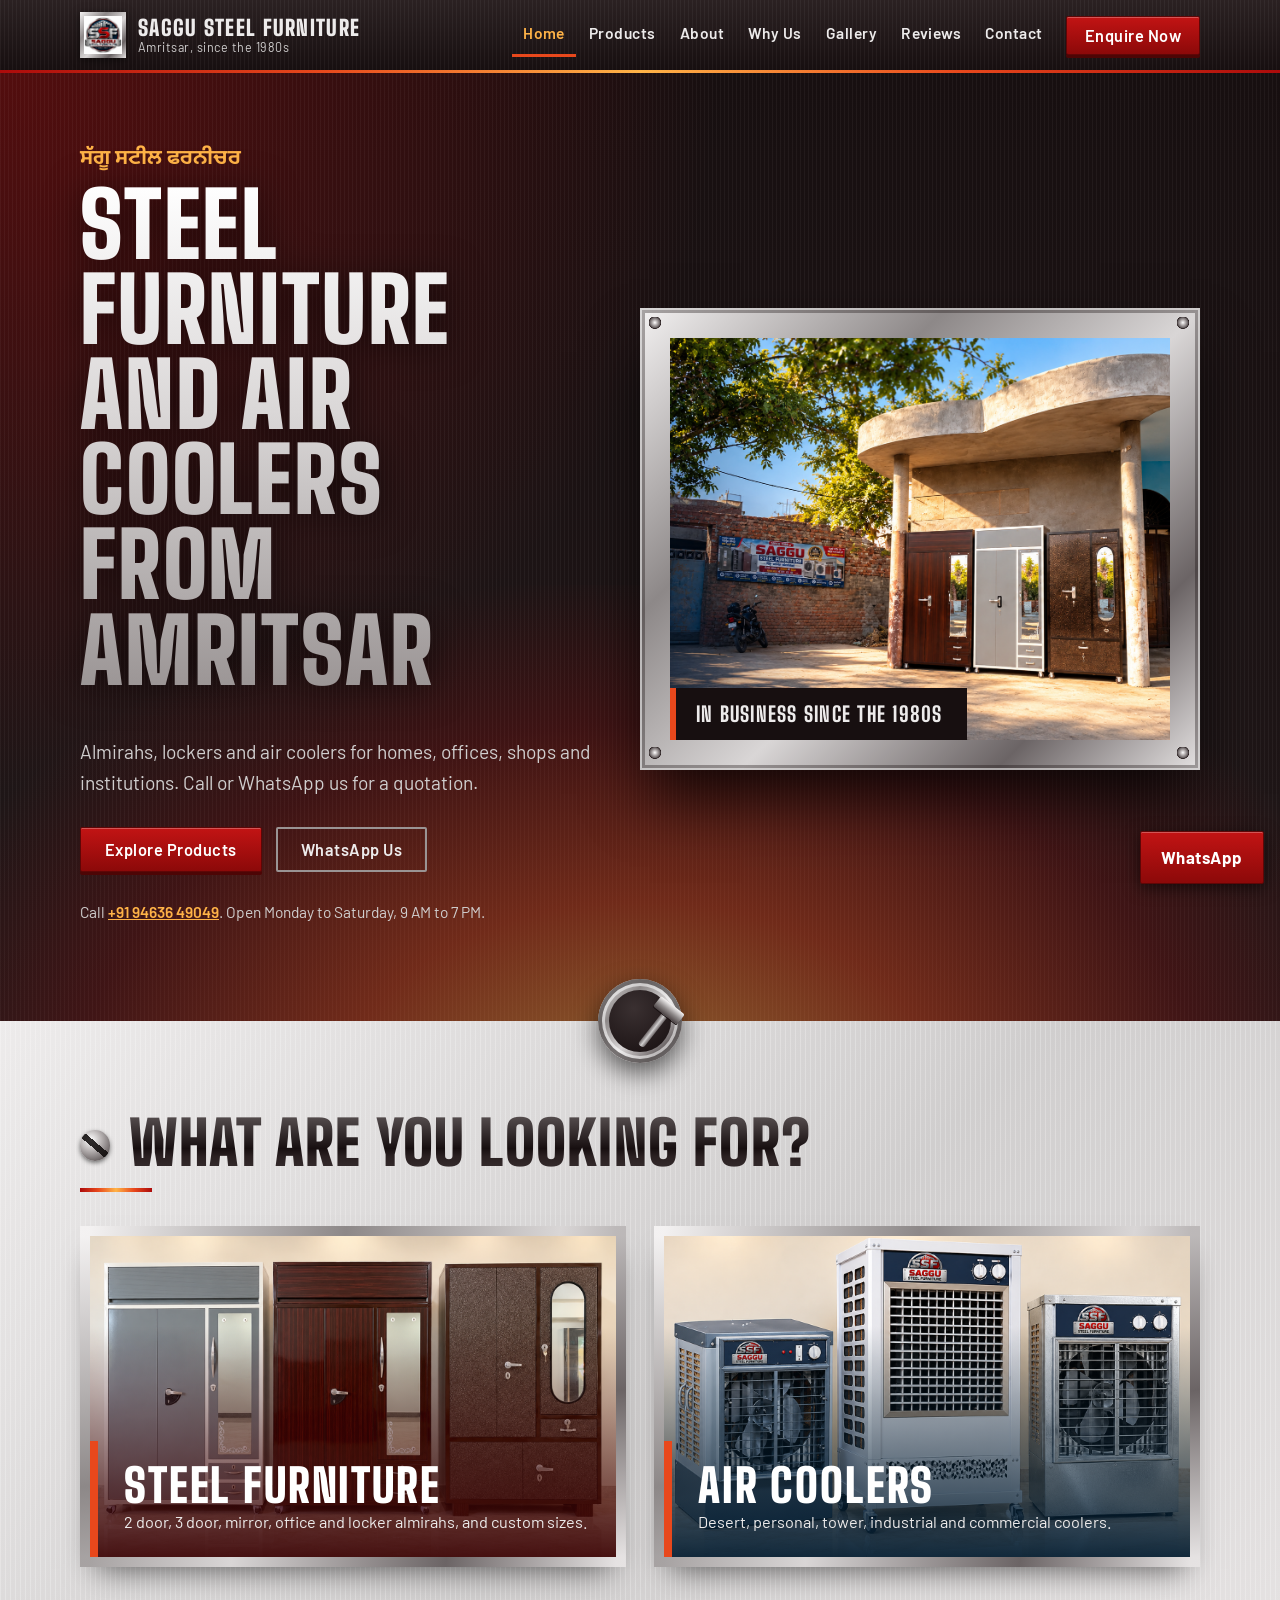
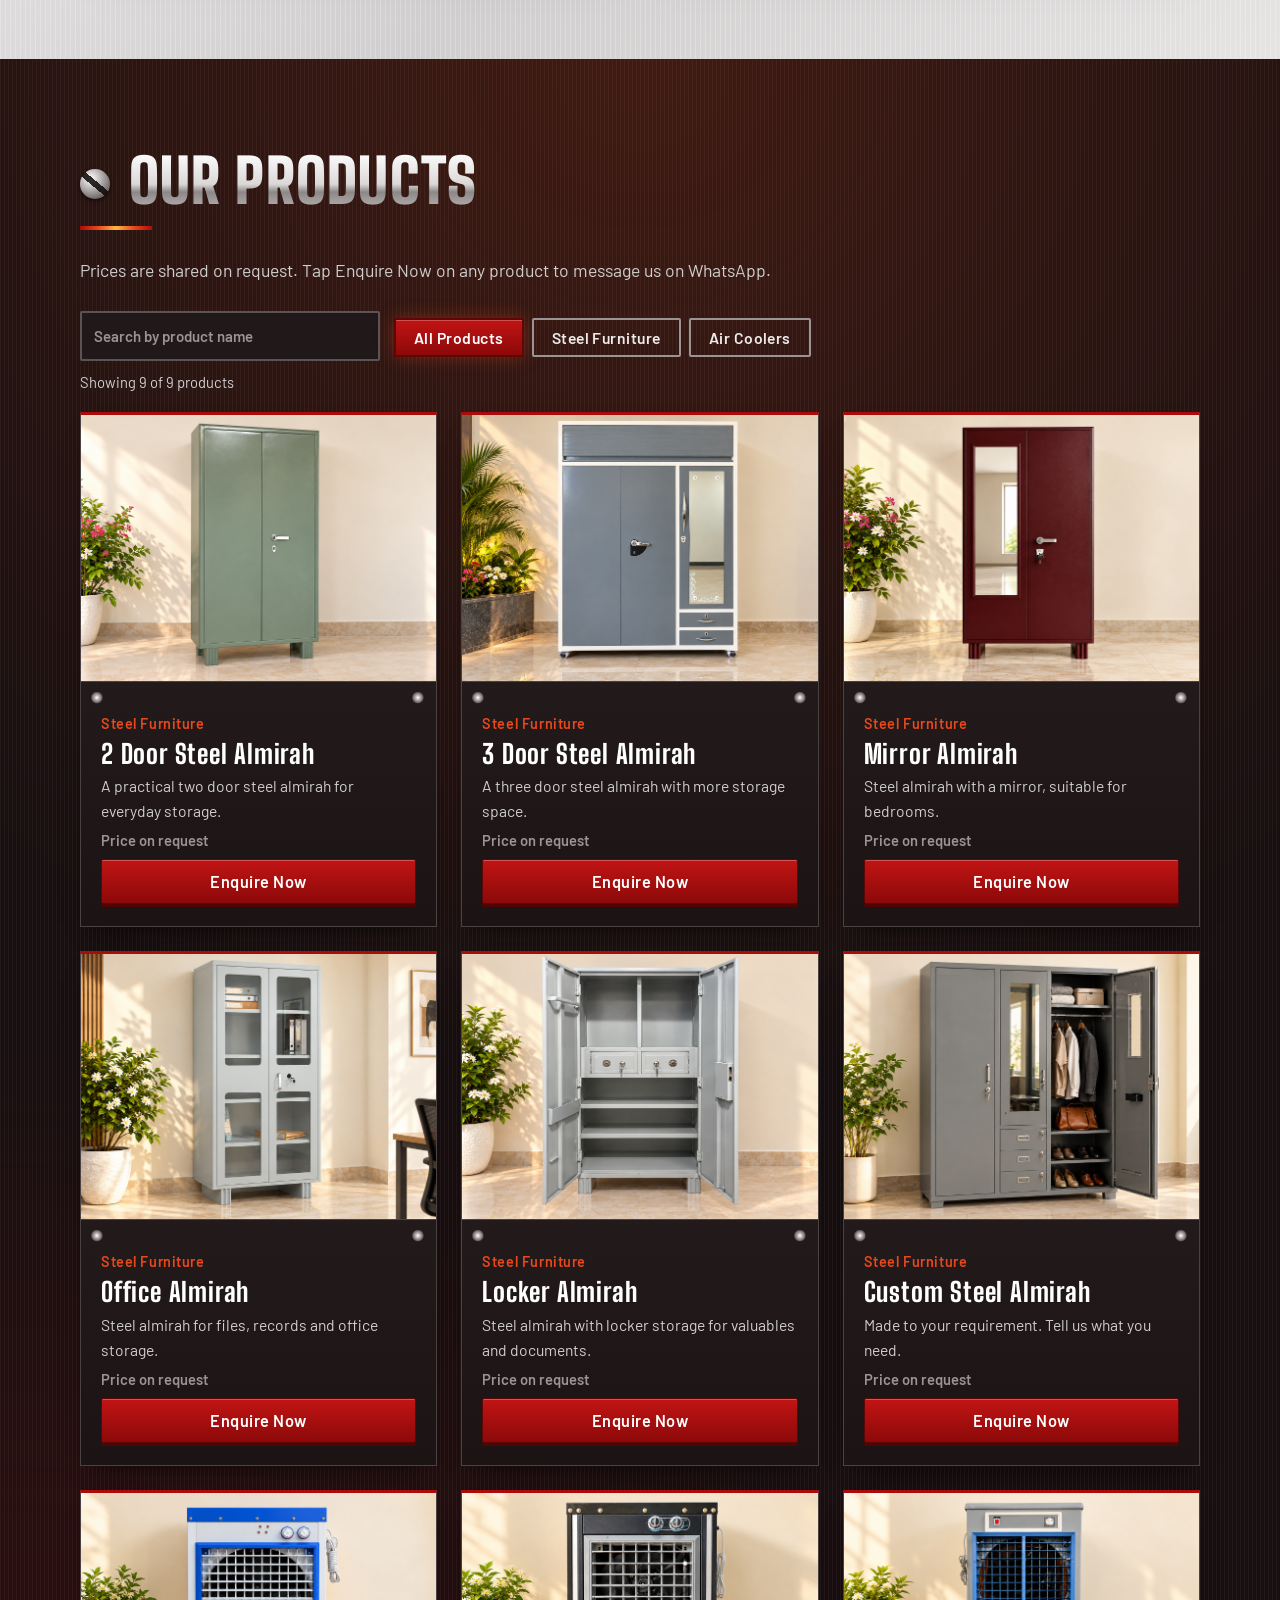
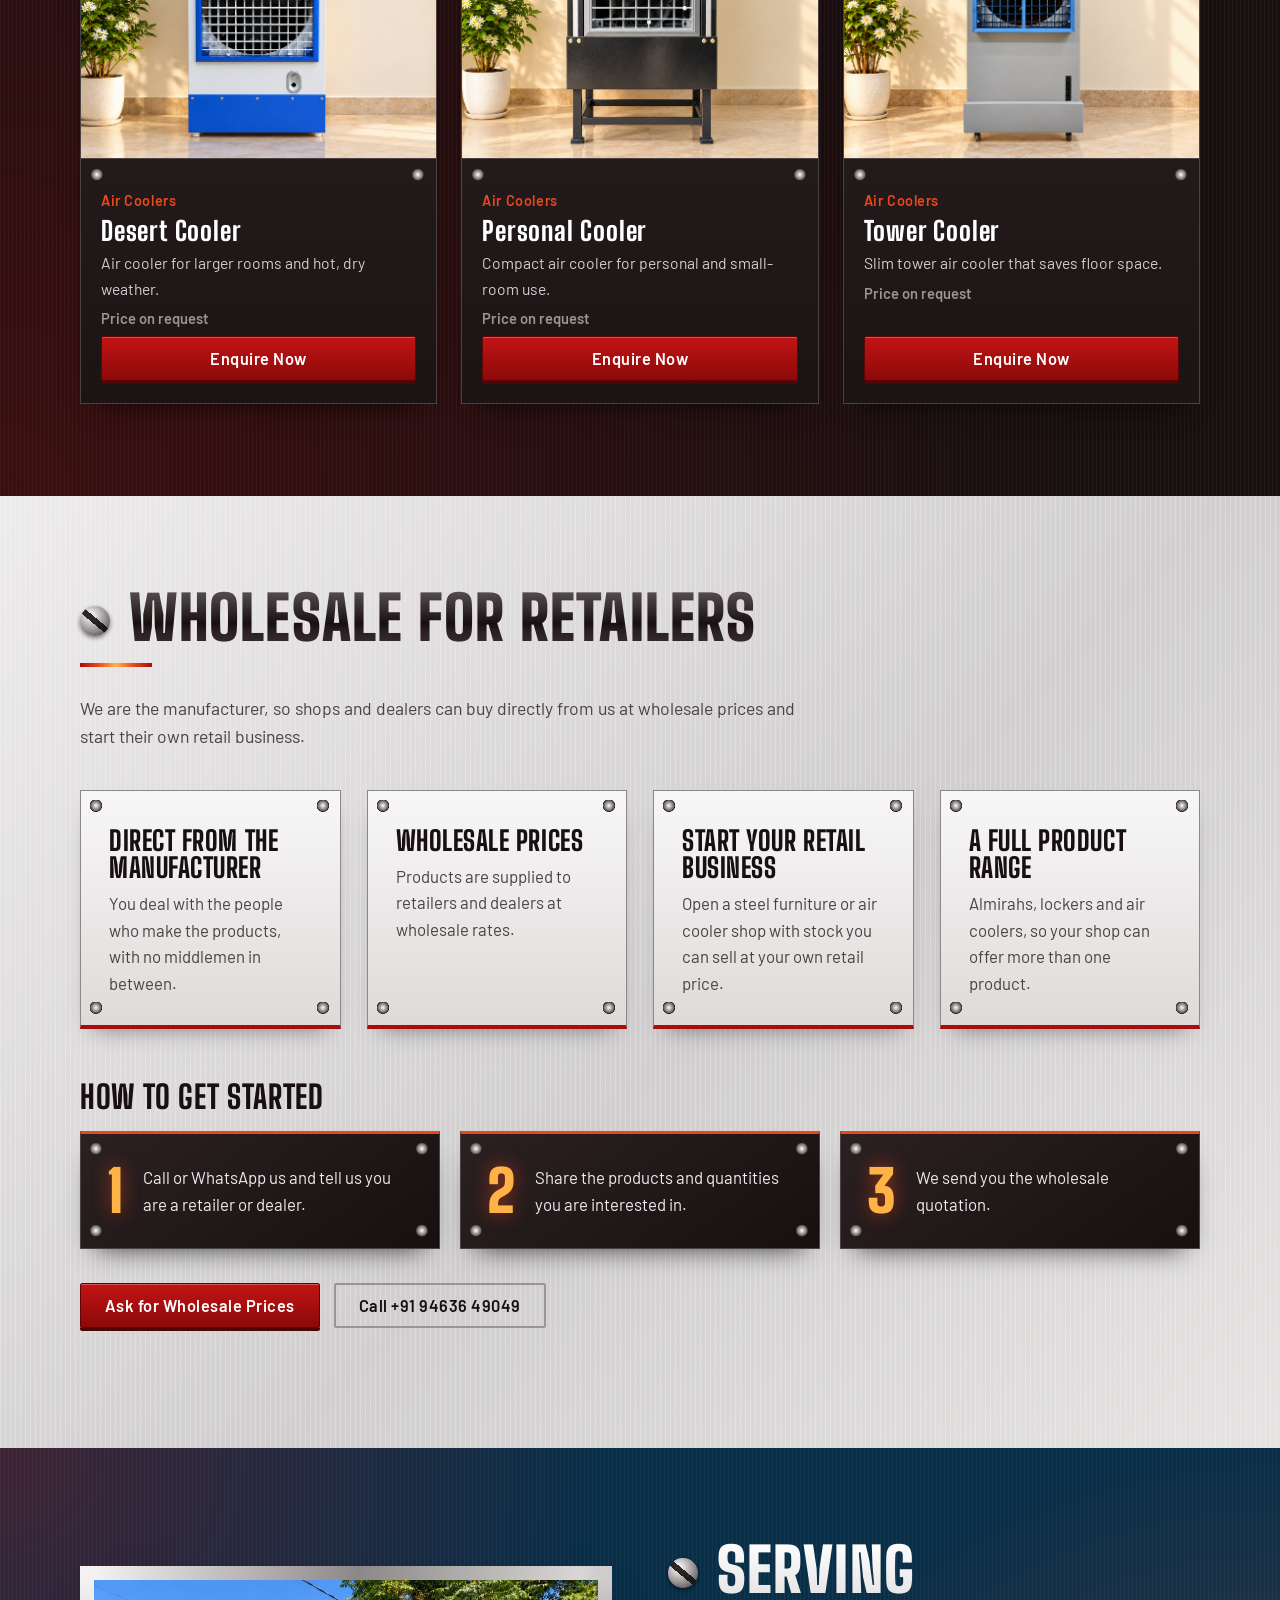
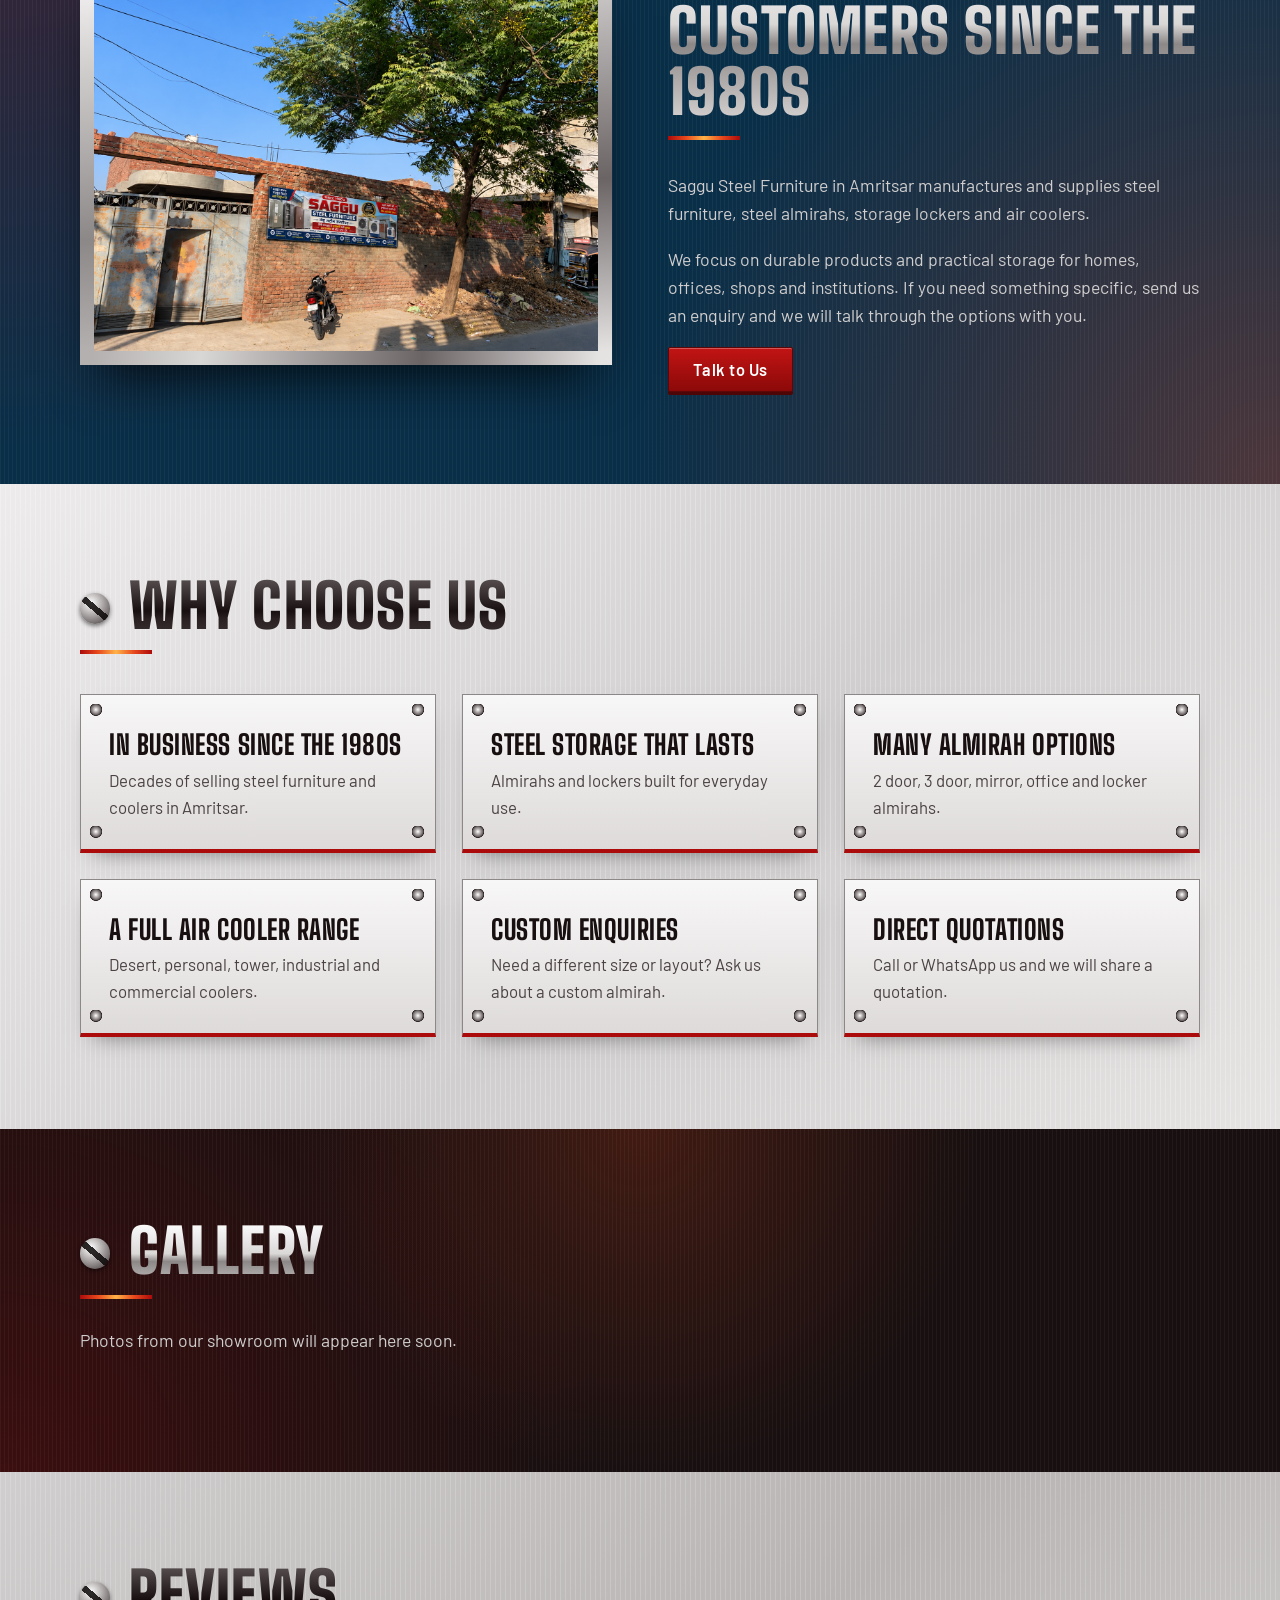
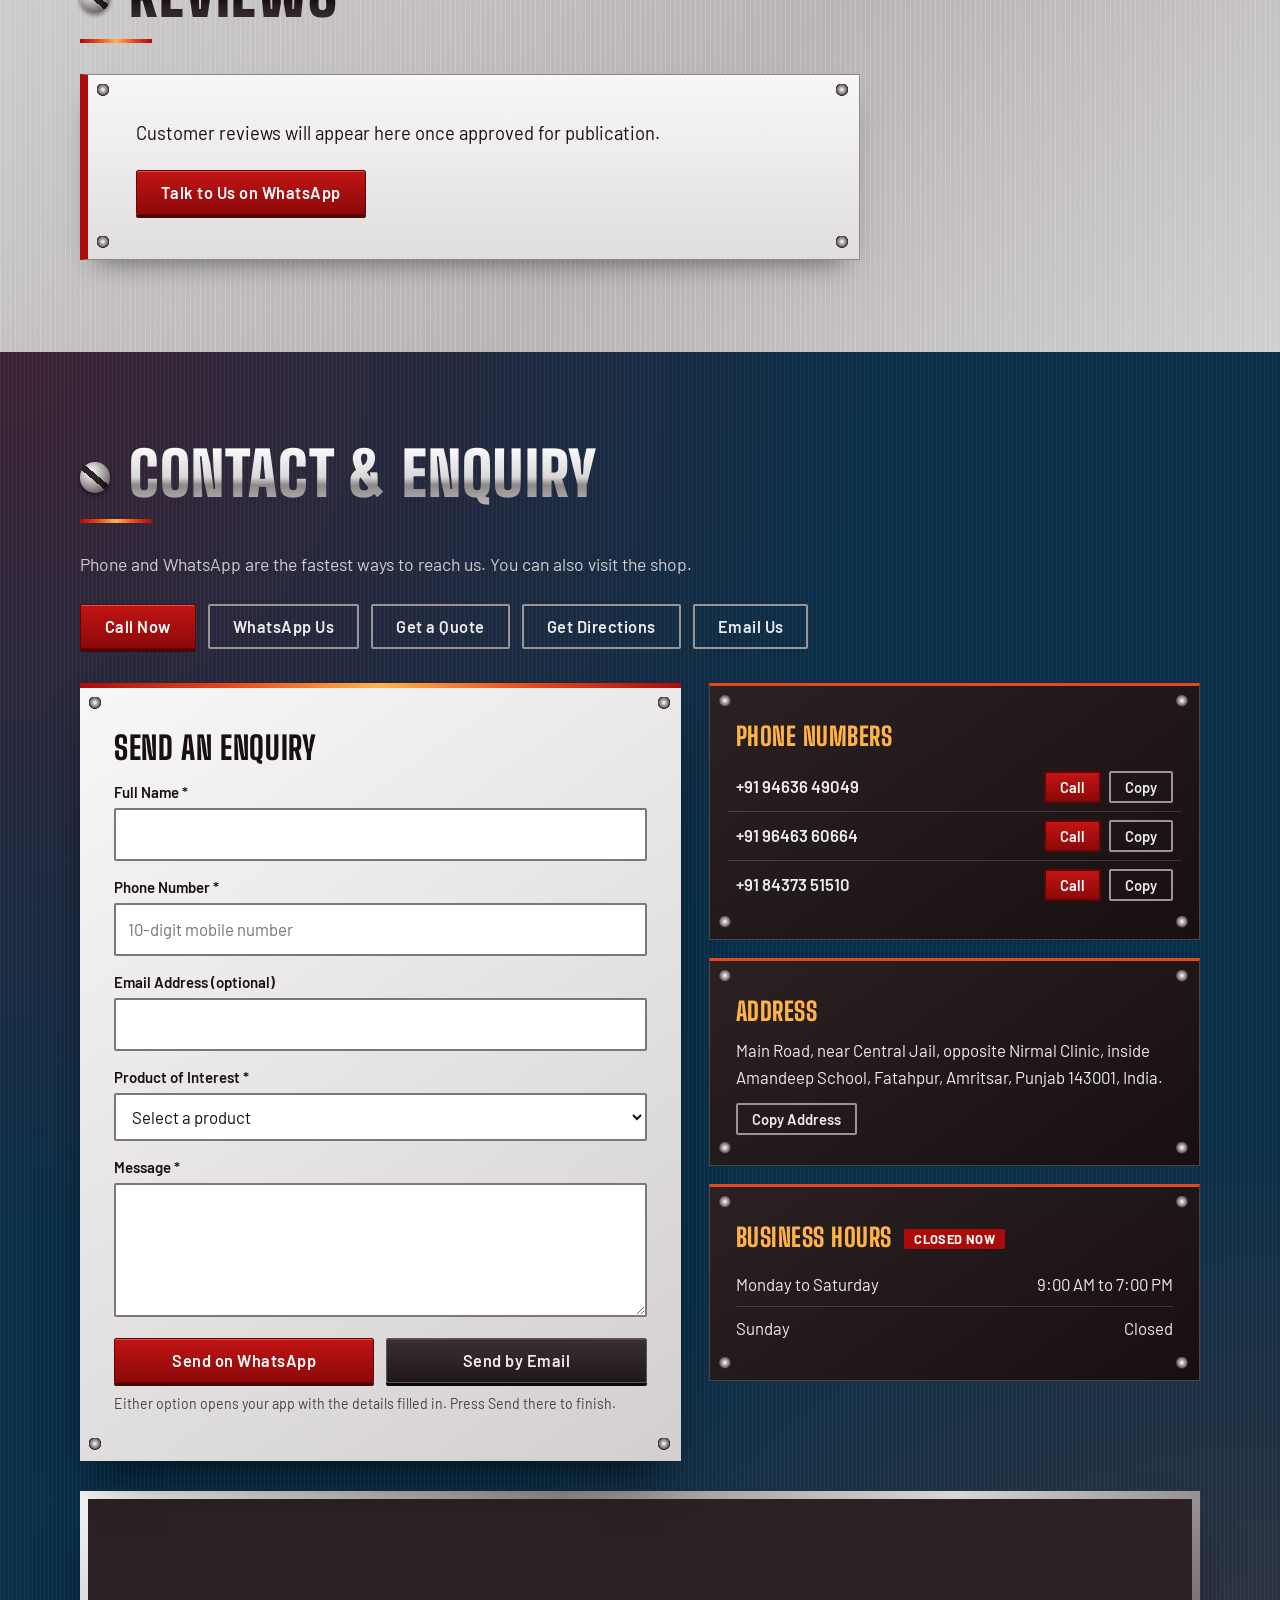
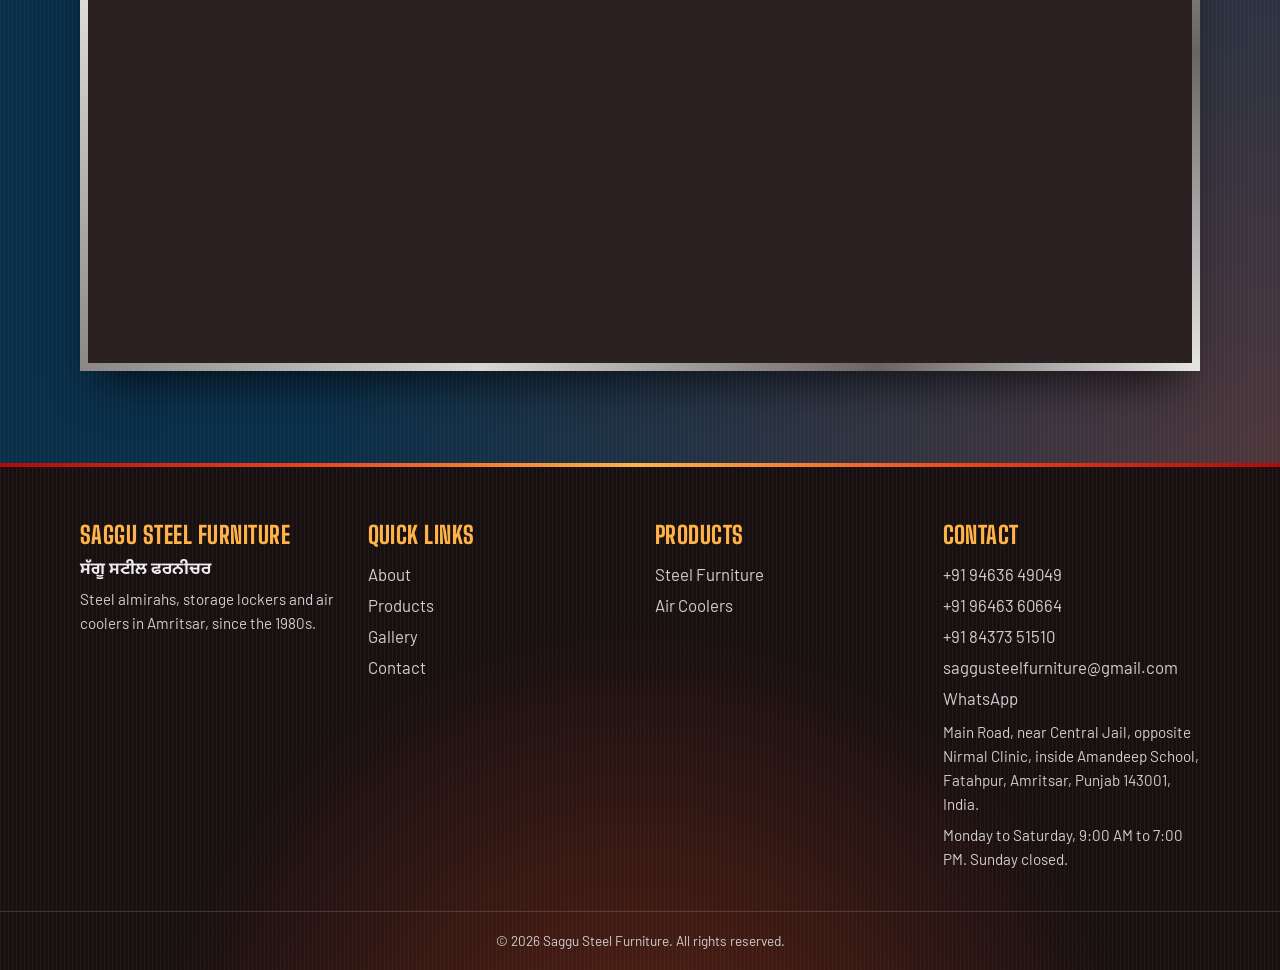
==== commit 2d30f889: "Change email address for Saggu Steel Furniture Updated email address in JSON-LD schema and contact s" ====
--- a/index.html
+++ b/index.html
@@ -14,7 +14,7 @@
 <link href="https://fonts.googleapis.com/css2?family=Big+Shoulders+Display:wght@700;800;900&family=Barlow:wght@400;500;600;700&family=Noto+Sans+Gurmukhi:wght@700&display=swap" rel="stylesheet">
 <link rel="stylesheet" href="style.css">
 <script type="application/ld+json">
-{"@context":"https://schema.org","@type":"LocalBusiness","name":"Saggu Steel Furniture","description":"Steel furniture manufacturer and supplier: steel almirahs, lockers and air coolers.","telephone":"+919463649049","email":"yashnitsingh000@gmail.com","address":{"@type":"PostalAddress","streetAddress":"Main Road, near Central Jail, opposite Nirmal Clinic, inside Amandeep School, Fatahpur","addressLocality":"Amritsar","addressRegion":"Punjab","postalCode":"143001","addressCountry":"IN"},"openingHoursSpecification":[{"@type":"OpeningHoursSpecification","dayOfWeek":["Monday","Tuesday","Wednesday","Thursday","Friday","Saturday"],"opens":"09:00","closes":"19:00"}]}
+{"@context":"https://schema.org","@type":"LocalBusiness","name":"Saggu Steel Furniture","description":"Steel furniture manufacturer and supplier: steel almirahs, lockers and air coolers.","telephone":"+919463649049","email":"saggusteelfurniture@gmail.com","address":{"@type":"PostalAddress","streetAddress":"Main Road, near Central Jail, opposite Nirmal Clinic, inside Amandeep School, Fatahpur","addressLocality":"Amritsar","addressRegion":"Punjab","postalCode":"143001","addressCountry":"IN"},"openingHoursSpecification":[{"@type":"OpeningHoursSpecification","dayOfWeek":["Monday","Tuesday","Wednesday","Thursday","Friday","Saturday"],"opens":"09:00","closes":"19:00"}]}
 </script>
 </head>
 <body>
@@ -159,7 +159,7 @@
     <a class="btn btn-line" href="https://wa.me/919463649049?text=Hello%20Saggu%20Steel%20Furniture%2C%20I%20have%20a%20question%20about%20your%20products." target="_blank" rel="noopener noreferrer">WhatsApp Us</a>
     <a class="btn btn-line" href="#form" id="quoteBtn">Get a Quote</a>
     <a class="btn btn-line" href="https://www.google.com/maps/search/?api=1&amp;query=Saggu+Steel+Furniture+Amritsar" target="_blank" rel="noopener noreferrer">Get Directions</a>
-    <a class="btn btn-line" href="mailto:yashnitsingh000@gmail.com">Email Us</a>
+    <a class="btn btn-line" href="mailto:saggusteelfurniture@gmail.com">Email Us</a>
   </div>
   <div class="cgrid">
     <form id="form" class="formc" novalidate>
@@ -202,7 +202,7 @@
   <div><h3>Saggu Steel Furniture</h3><p lang="pa" class="gur-f">ਸੱਗੂ ਸਟੀਲ ਫਰਨੀਚਰ</p><p>Steel almirahs, storage lockers and air coolers in Amritsar, since the 1980s.</p></div>
   <div><h3>Quick Links</h3><a href="#about">About</a><a href="#products">Products</a><a href="#gallery">Gallery</a><a href="#contact">Contact</a></div>
   <div><h3>Products</h3><a href="#products" data-go="Steel Furniture">Steel Furniture</a><a href="#products" data-go="Air Coolers">Air Coolers</a></div>
-  <div><h3>Contact</h3><a href="tel:+919463649049">+91 94636 49049</a><a href="tel:+919646360664">+91 96463 60664</a><a href="tel:+918437351510">+91 84373 51510</a><a href="mailto:yashnitsingh000@gmail.com">yashnitsingh000@gmail.com</a><a href="https://wa.me/919463649049" target="_blank" rel="noopener noreferrer">WhatsApp</a>
+  <div><h3>Contact</h3><a href="tel:+919463649049">+91 94636 49049</a><a href="tel:+919646360664">+91 96463 60664</a><a href="tel:+918437351510">+91 84373 51510</a><a href="mailto:saggusteelfurniture@gmail.com">saggusteelfurniture@gmail.com</a><a href="https://wa.me/919463649049" target="_blank" rel="noopener noreferrer">WhatsApp</a>
     <p>Main Road, near Central Jail, opposite Nirmal Clinic, inside Amandeep School, Fatahpur, Amritsar, Punjab 143001, India.</p><p>Monday to Saturday, 9:00 AM to 7:00 PM. Sunday closed.</p></div>
 </div><p class="copy">&copy; <span id="yr">2026</span> Saggu Steel Furniture. All rights reserved.</p></footer>
 
--- a/style.css
+++ b/style.css
@@ -159,24 +159,6 @@
 .why-i:hover{transform:translateY(-6px);border-bottom-color:var(--ember);box-shadow:0 20px 30px -14px rgba(232,72,28,.55)}.why-i:hover h3{color:var(--red)}
 .why:hover .why-i:not(:hover){opacity:.62}
 
-/* Wholesale */
-.wdeal{display:grid;grid-template-columns:minmax(0,.9fr) minmax(0,1.1fr);gap:48px;align-items:center;margin-top:34px}
-.deal-art{position:relative;padding:38px 30px 22px;background:var(--corners),radial-gradient(circle at 50% 115%,rgba(232,72,28,.5),transparent 62%),linear-gradient(145deg,#2b2122,#170F10);border:1px solid #4a4243;border-top:3px solid var(--ember);box-shadow:0 24px 40px -18px rgba(0,0,0,.7)}
-.deal-art svg{display:block;width:100%;height:auto}
-.gear{transform-box:fill-box;transform-origin:center;transition:transform 1.4s}.deal-art:hover .gear{transform:rotate(120deg)}.deal-art:hover .gear.b{transform:rotate(-120deg)}
-.wdeal h3{font-size:2.2rem;text-transform:uppercase;color:var(--bean)}
-.wdeal .lead{max-width:none;font-size:1.15rem}
-.tags{display:flex;flex-wrap:wrap;gap:10px;margin-top:20px}
-.tags span{padding:7px 14px;background:linear-gradient(#f4f2f2,#cfcbcb);border:1px solid #8d8888;border-bottom:3px solid var(--red);font-weight:600;font-size:.95rem;color:var(--bean)}
-.why.w4{grid-template-columns:repeat(auto-fit,minmax(230px,1fr))}
-.steps-h{margin:52px 0 18px;font-size:2rem;text-transform:uppercase;color:var(--bean)}
-.steps{list-style:none;margin:0;padding:0;display:grid;grid-template-columns:repeat(3,1fr);gap:20px}
-.step{position:relative;display:flex;align-items:center;gap:20px;padding:30px 26px;background:var(--corners),linear-gradient(145deg,#2b2122,#170F10);color:var(--alab);border:1px solid #4a4243;border-top:3px solid var(--ember);box-shadow:0 14px 26px -16px rgba(0,0,0,.8);transition:transform .25s,box-shadow .25s}
-.step b{flex:none;font:900 3.6rem var(--display);line-height:.9;color:var(--glow);text-shadow:0 0 18px rgba(232,72,28,.6)}
-.step span{font-size:1.05rem}
-.step:hover{transform:translateY(-4px);box-shadow:0 20px 32px -14px rgba(232,72,28,.55)}
-#wholesale .actions{margin-top:34px}
-
 /* Gallery and reviews */
 .gal{display:grid;grid-template-columns:repeat(auto-fill,minmax(230px,1fr));gap:14px;margin-top:26px}
 .gal button{padding:0;border:4px solid transparent;border-image:var(--steel-line) 1;background:#2a2021;cursor:zoom-in;aspect-ratio:4/3;overflow:hidden;transition:transform .25s,box-shadow .25s}
@@ -233,7 +215,6 @@
 #lbx{top:16px;right:8px;z-index:2}#lbp{left:8px;top:50%}#lbn{right:8px;top:50%}
 
 @media(max-width:880px){
-  .steps,.wdeal{grid-template-columns:1fr}.wdeal{gap:28px}
   .burger{display:block}
   nav{display:none;position:absolute;left:0;right:0;top:100%;background:var(--bean);flex-direction:column;align-items:stretch;padding:12px 20px 20px;border-bottom:3px solid var(--ember)}
   nav.open{display:flex}nav .btn{margin:10px 0 0}
@@ -244,3 +225,14 @@
 }
 @media(hover:none){.grid:hover .pc:not(:hover),.why:hover .why-i:not(:hover),.tiles:hover .tile:not(:hover){opacity:1;filter:none}}
 @media(prefers-reduced-motion:reduce){html{scroll-behavior:auto}*,*::before,*::after{animation:none!important;transition:none!important}.sparks{display:none}}
+
+/* Wholesale for Retailers (added section only) */
+.why.w4{grid-template-columns:repeat(auto-fit,minmax(230px,1fr))}
+.steps-h{margin:52px 0 18px;font-size:2rem;text-transform:uppercase;color:var(--bean)}
+.steps{list-style:none;margin:0;padding:0;display:grid;grid-template-columns:repeat(3,1fr);gap:20px}
+.step{position:relative;display:flex;align-items:center;gap:20px;padding:30px 26px;background:var(--corners),linear-gradient(145deg,#2b2122,#170F10);color:var(--alab);border:1px solid #4a4243;border-top:3px solid var(--ember);box-shadow:0 14px 26px -16px rgba(0,0,0,.8);transition:transform .25s,box-shadow .25s}
+.step b{flex:none;font:900 3.6rem var(--display);line-height:.9;color:var(--glow);text-shadow:0 0 18px rgba(232,72,28,.6)}
+.step span{font-size:1.05rem}
+.step:hover{transform:translateY(-4px);box-shadow:0 20px 32px -14px rgba(232,72,28,.55)}
+#wholesale .actions{margin-top:34px}
+@media(max-width:880px){#wholesale .steps{grid-template-columns:1fr}}
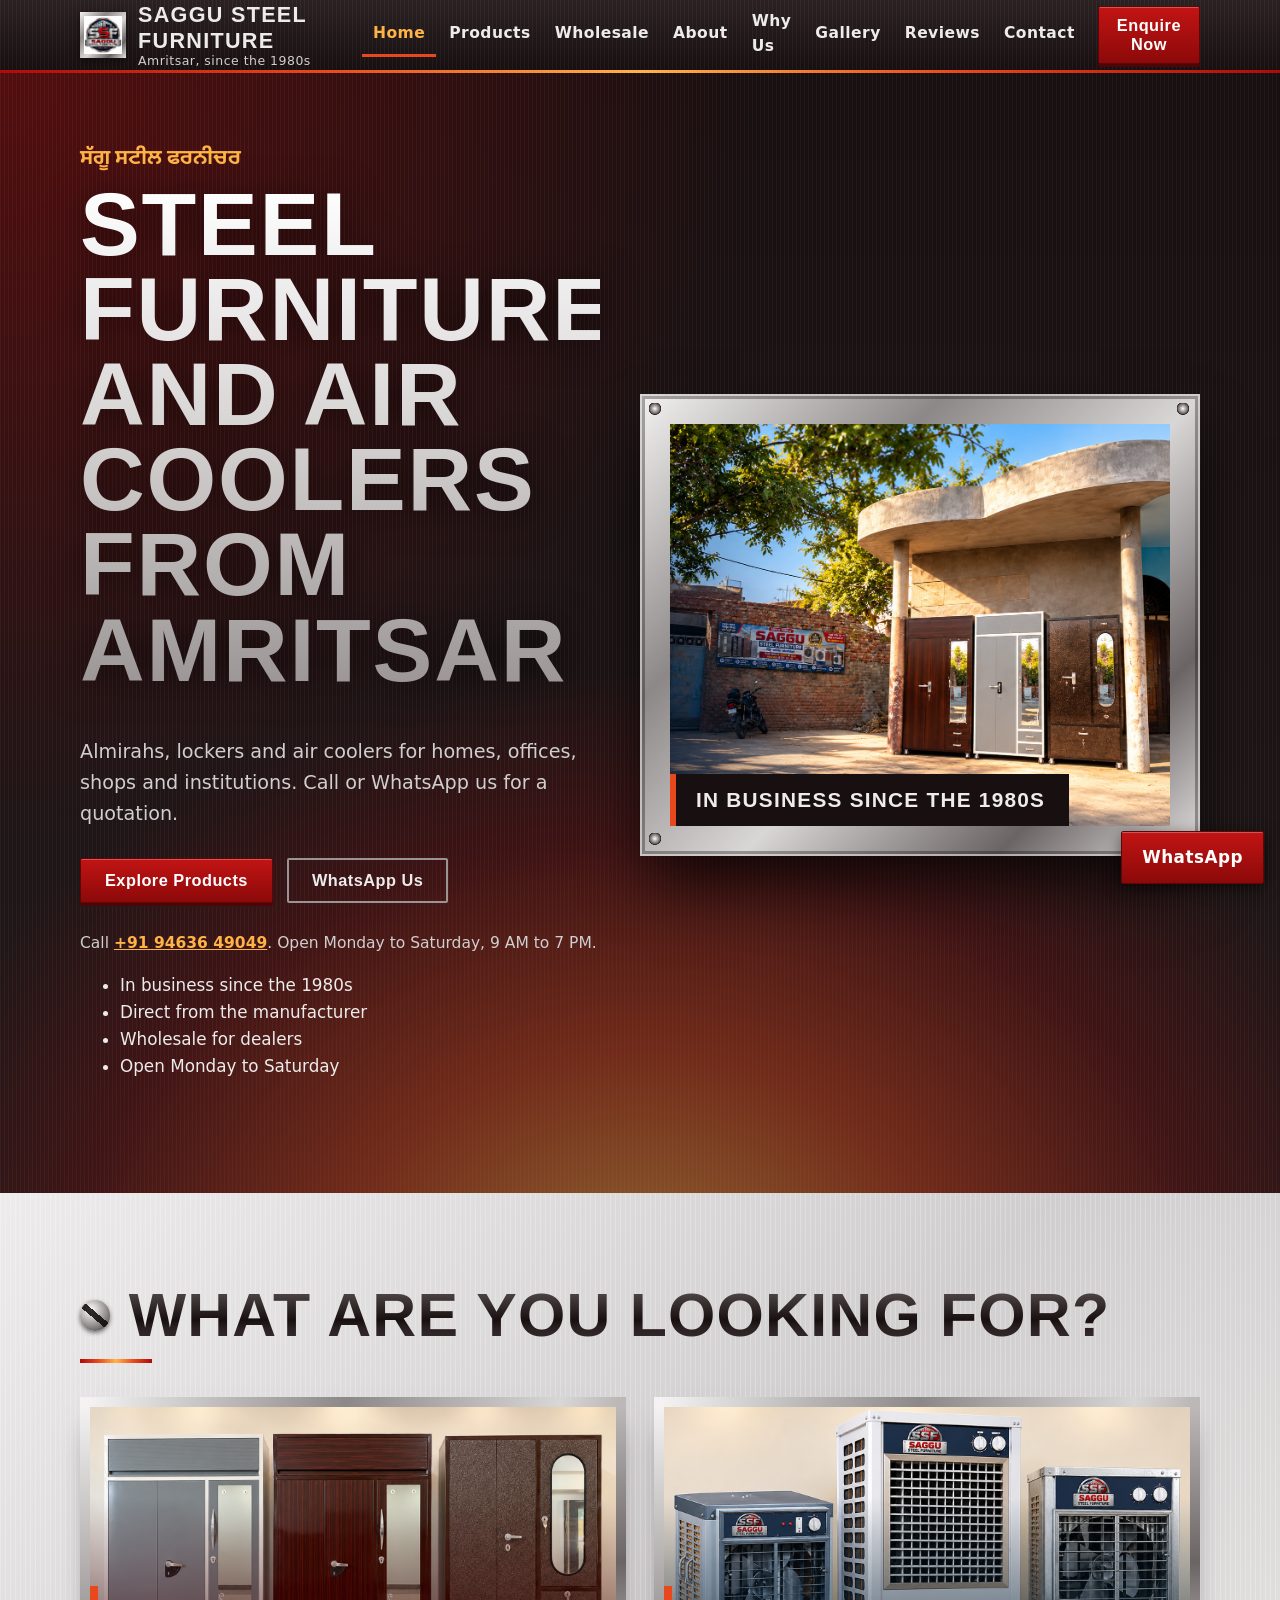
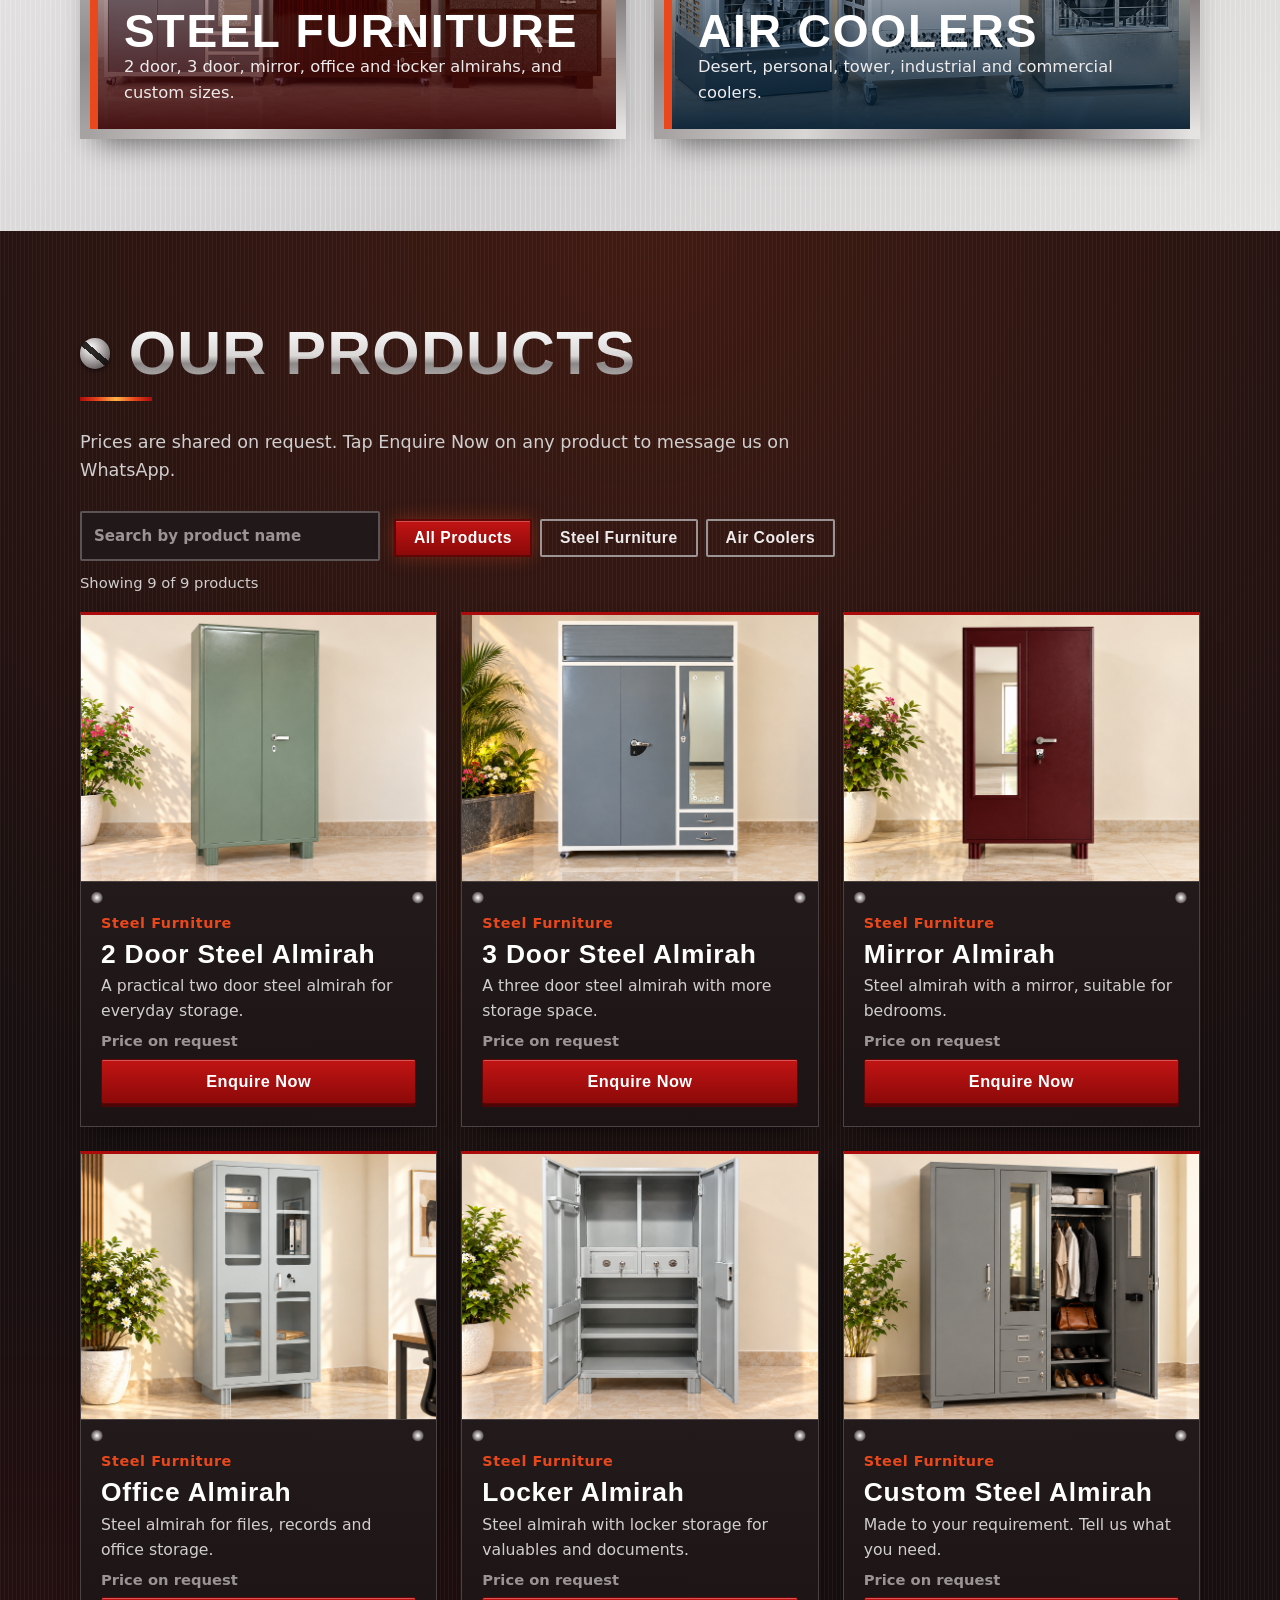
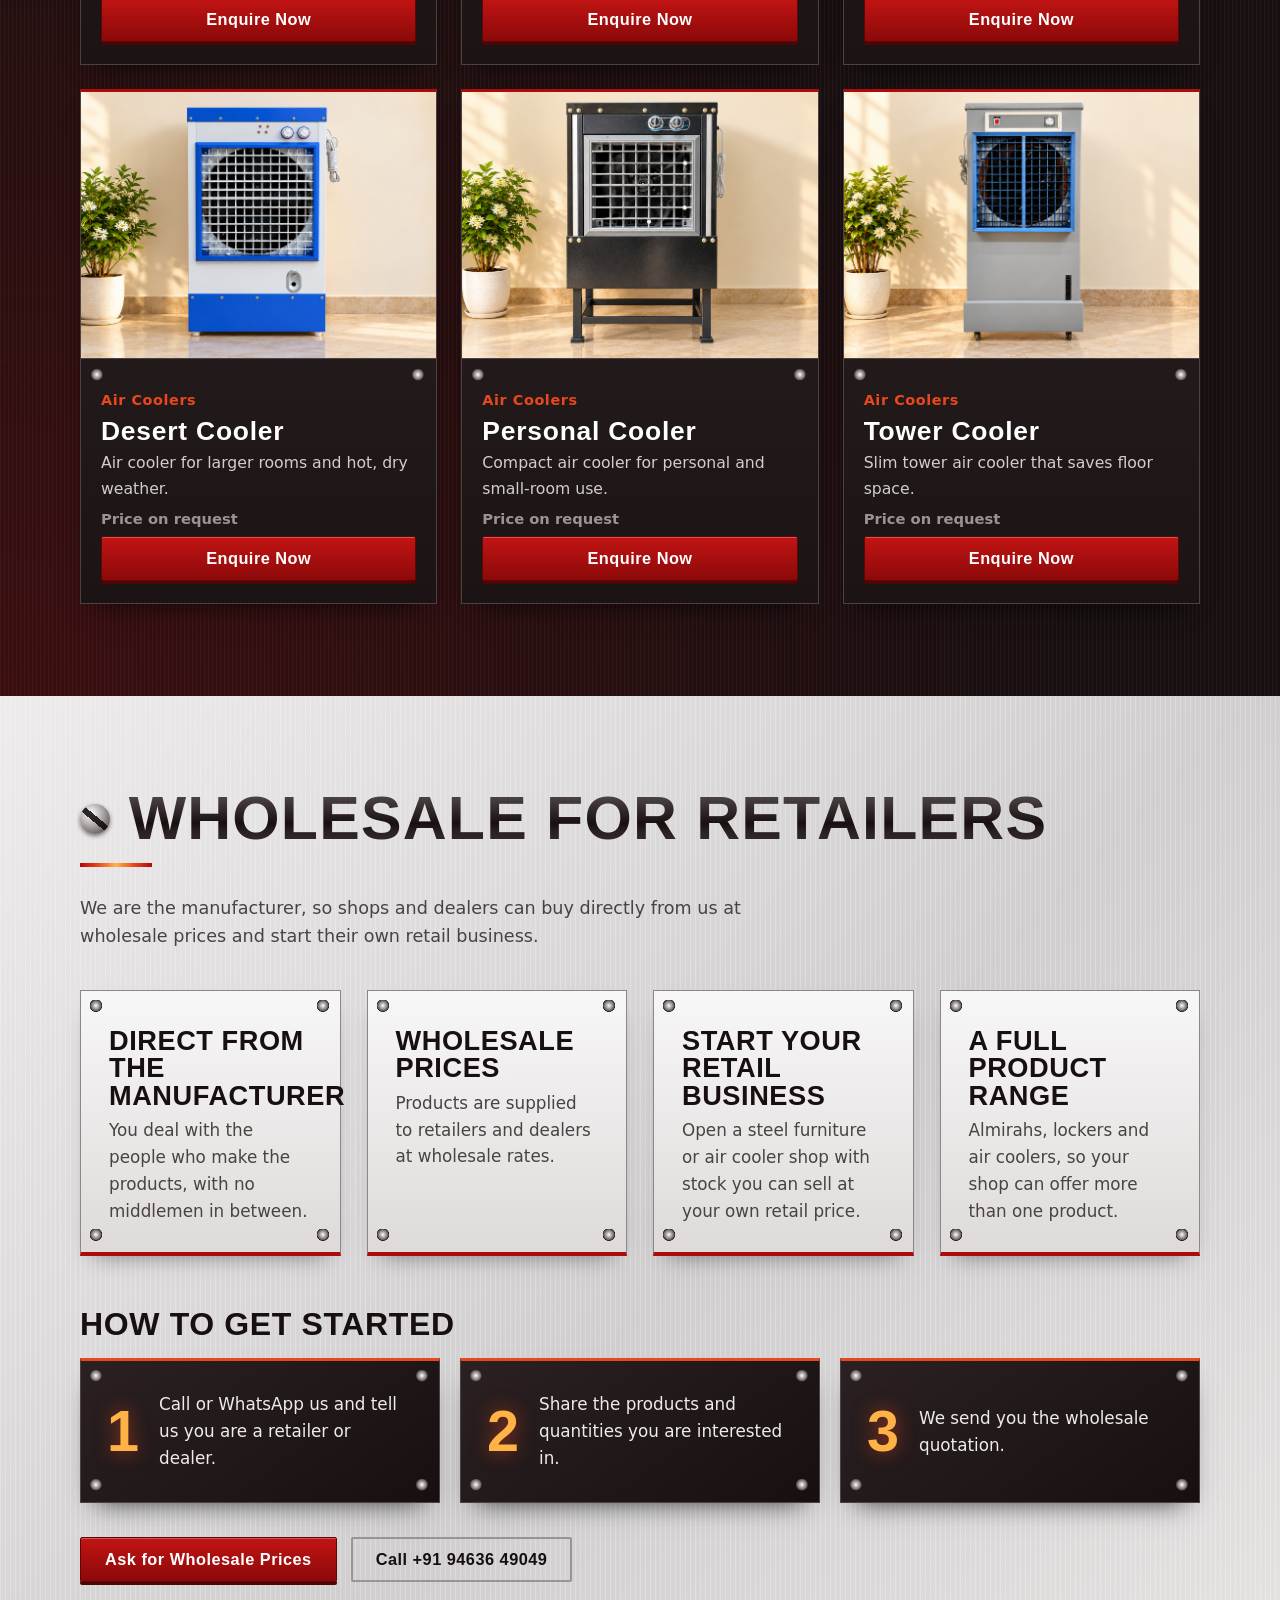
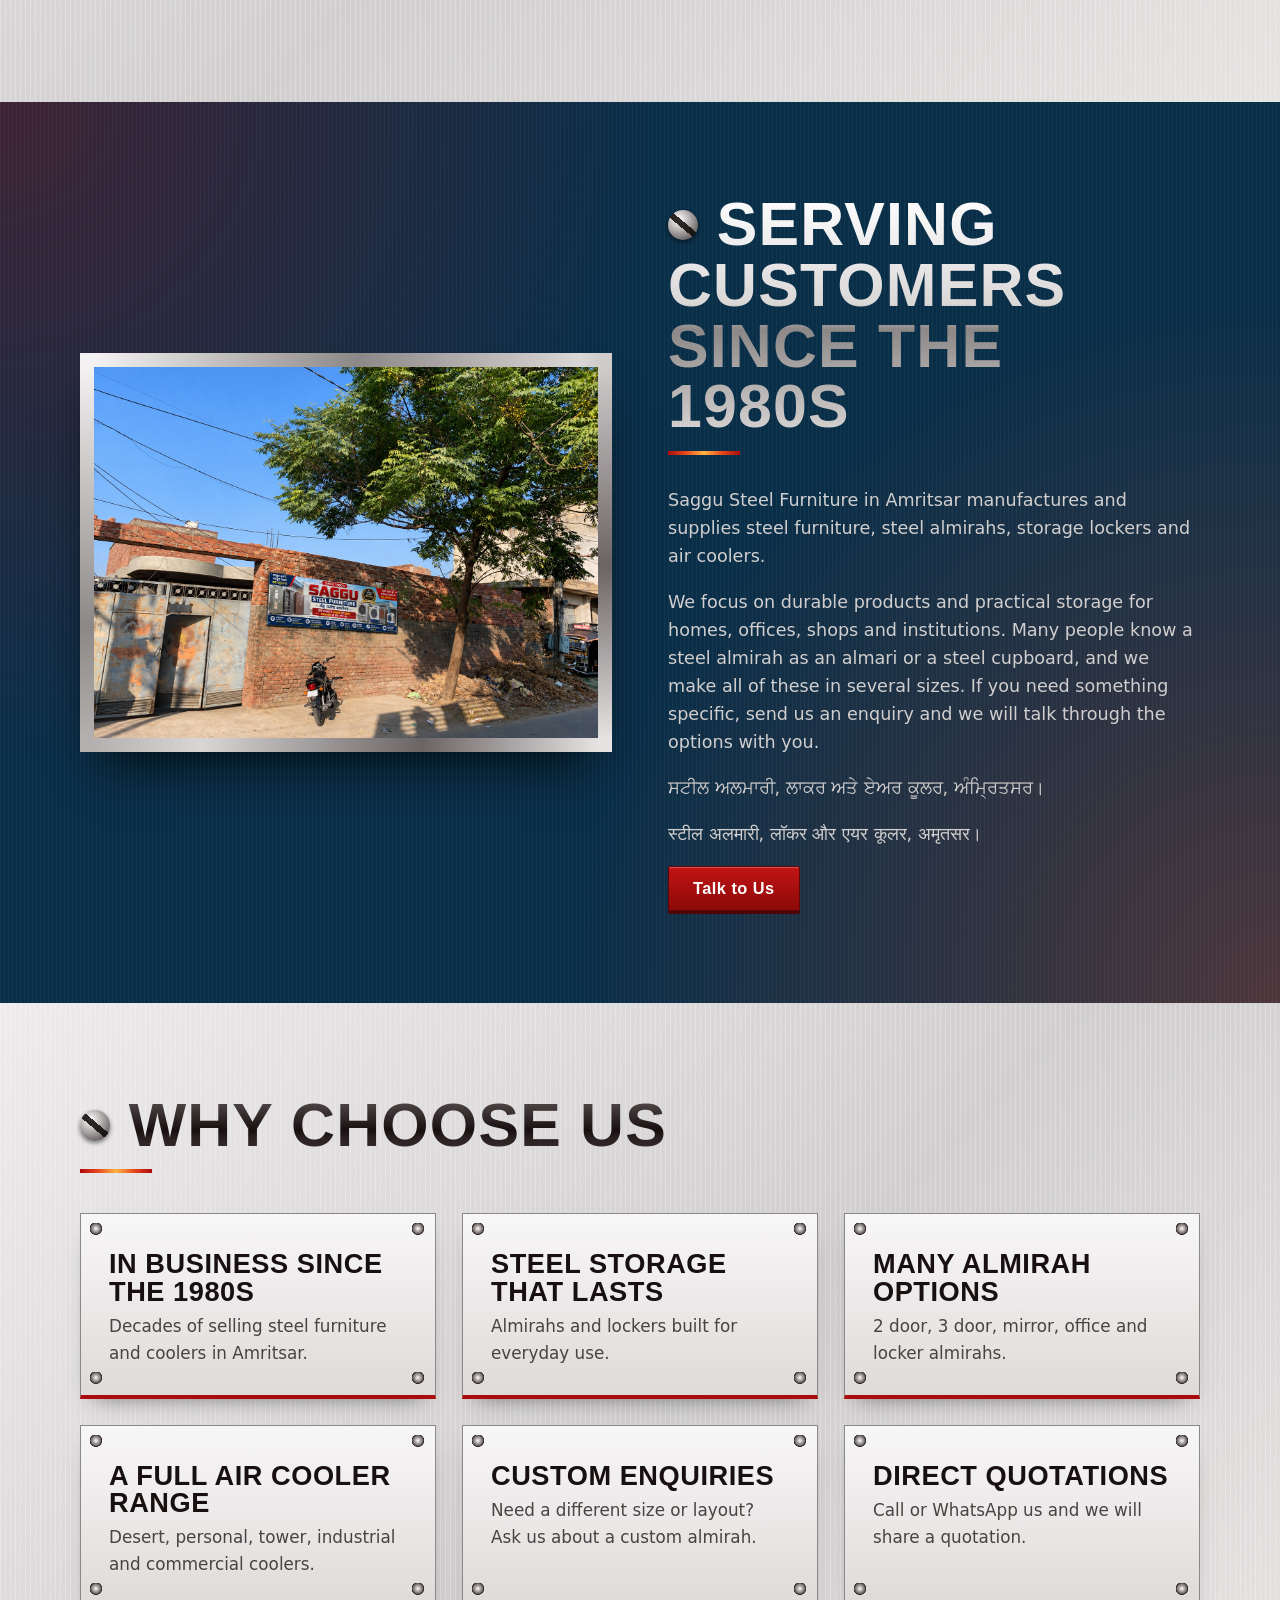
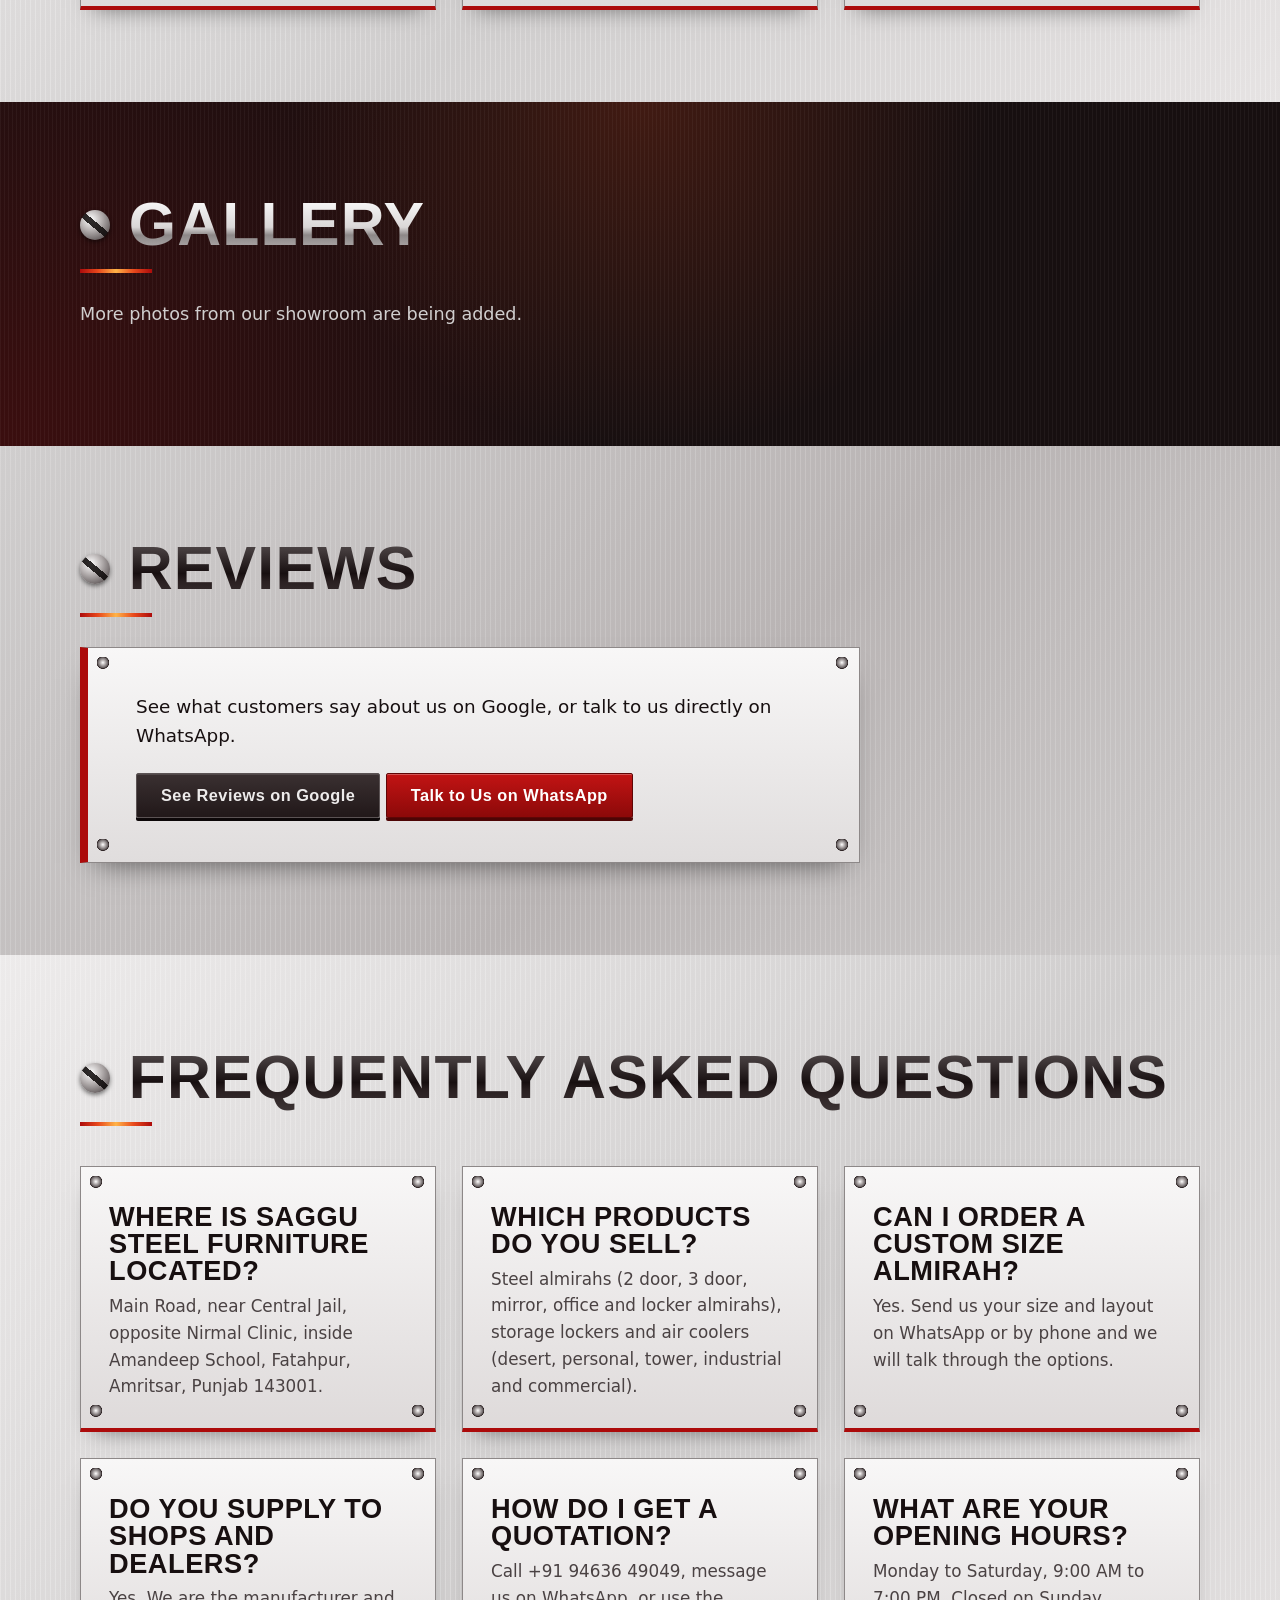
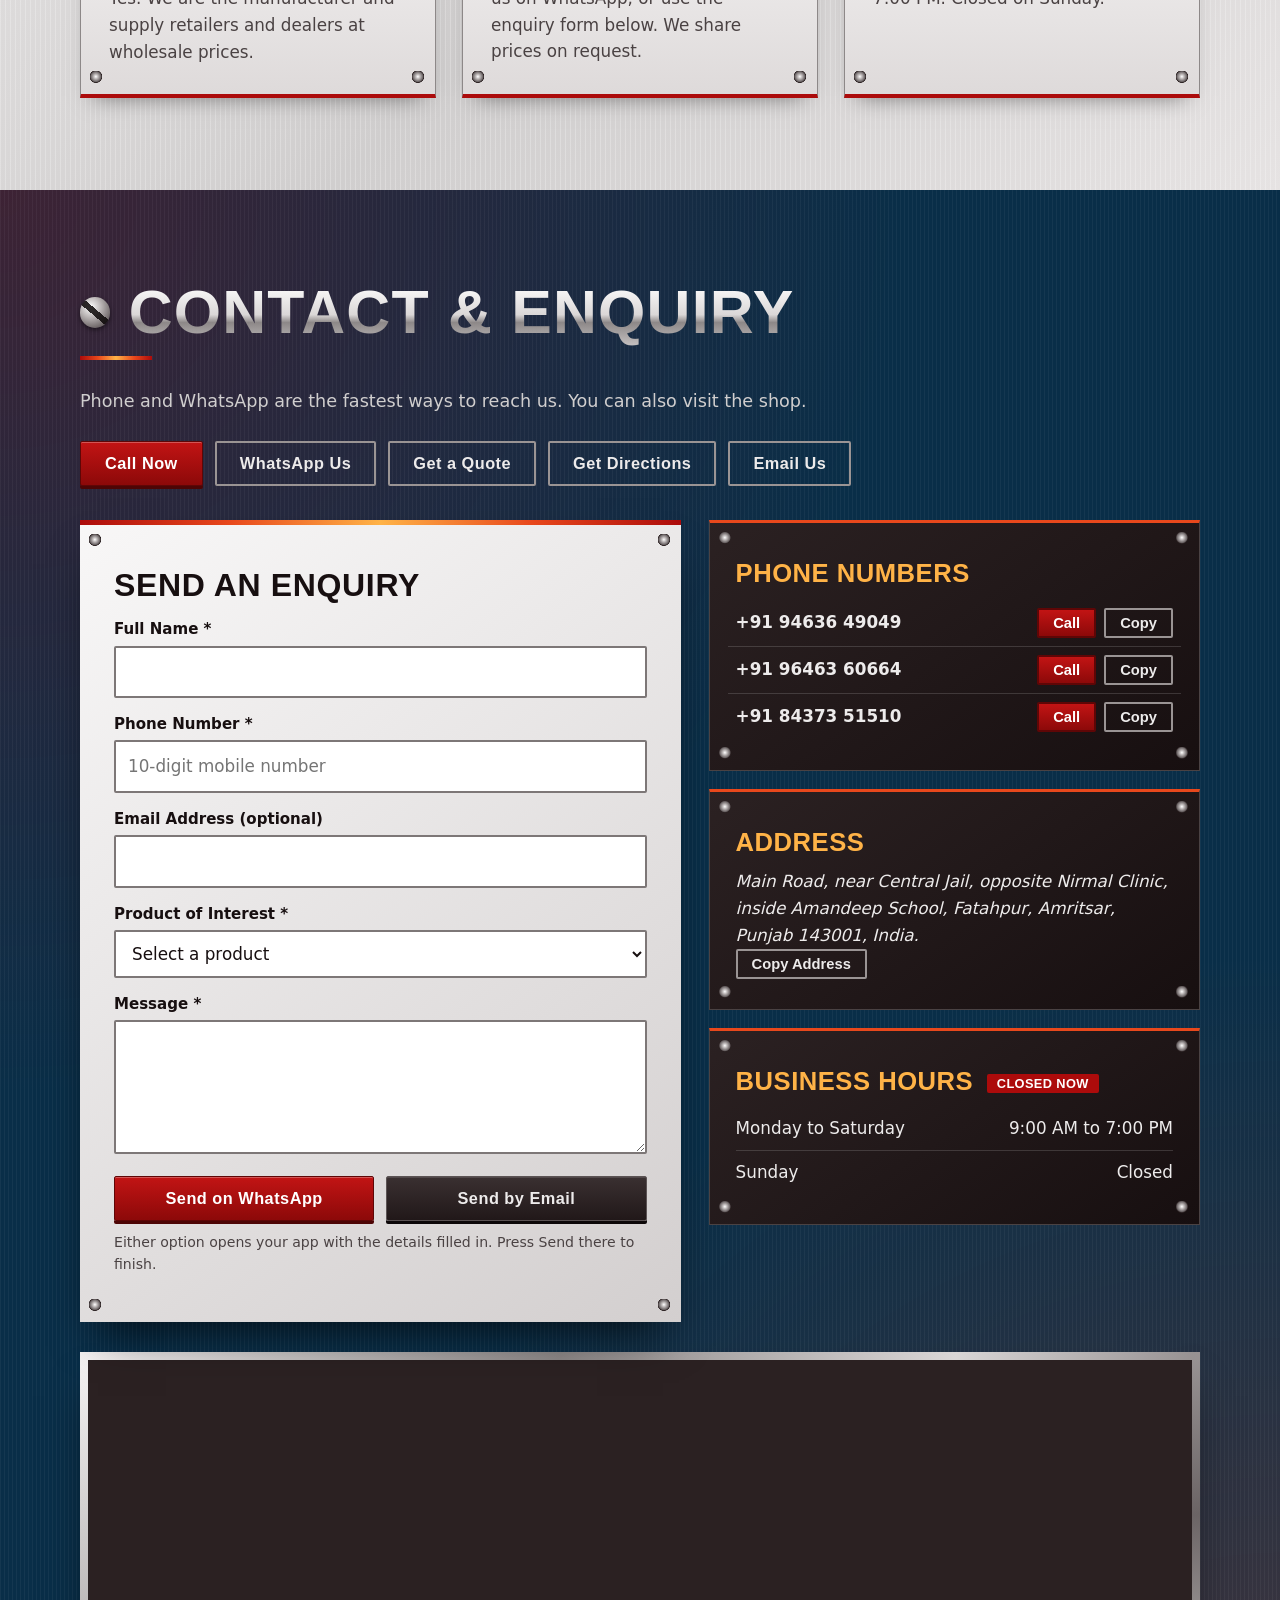
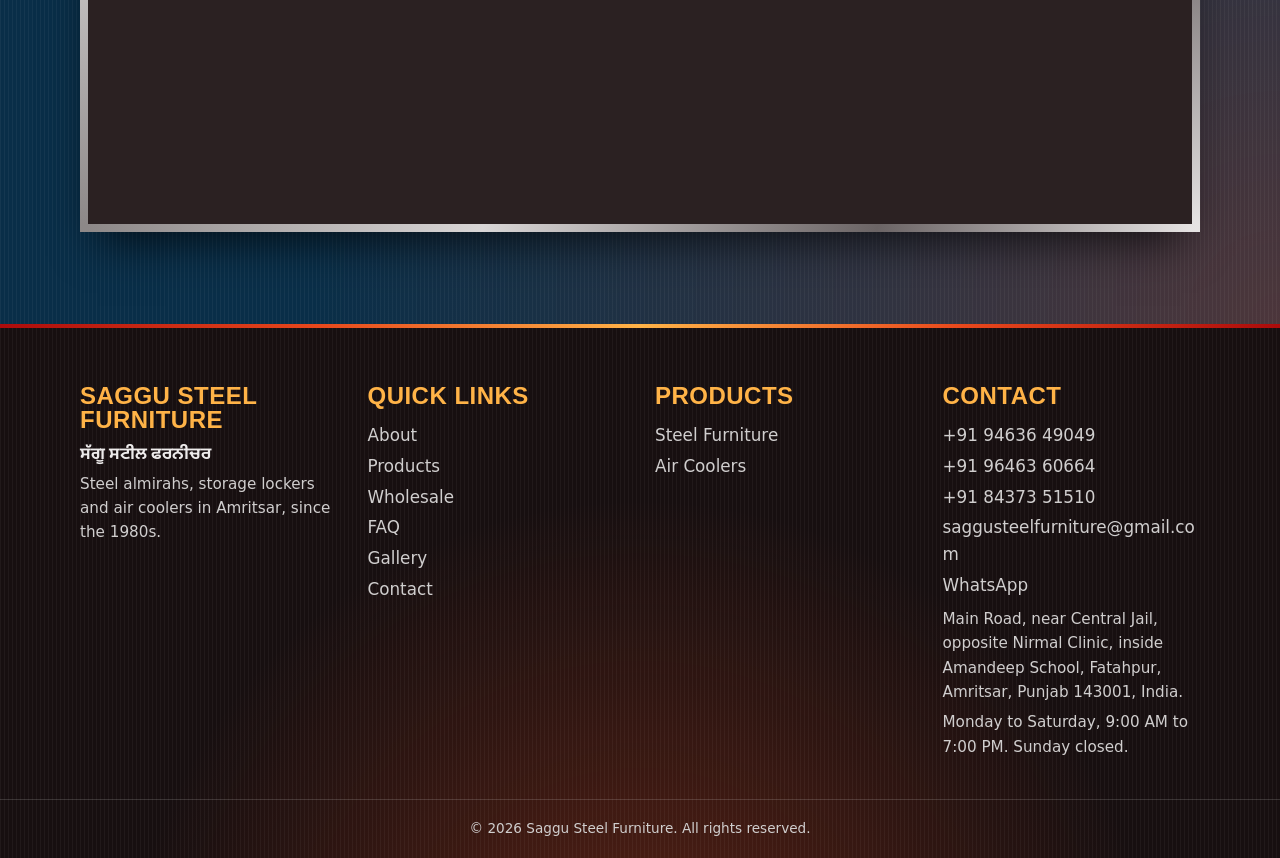
==== commit 0fd35755: "Enhance SEO and update Google Tag Manager Updated Google Tag Manager snippet and improved SEO metada" ====
--- a/index.html
+++ b/index.html
@@ -3,21 +3,99 @@
 <head>
 <meta charset="utf-8">
 <meta name="viewport" content="width=device-width, initial-scale=1">
-<title>Saggu Steel Furniture Amritsar | Steel Almirahs, Lockers & Air Coolers</title>
-<meta name="description" content="Saggu Steel Furniture, Amritsar: steel almirahs, storage lockers and air coolers. Serving customers since the 1980s. Call or WhatsApp for enquiries and quotations.">
+
+<!-- Google Tag Manager (correct GTM snippet) -->
+<script>(function(w,d,s,l,i){w[l]=w[l]||[];w[l].push({'gtm.start':new Date().getTime(),event:'gtm.js'});var f=d.getElementsByTagName(s)[0],j=d.createElement(s),dl=l!='dataLayer'?'&l='+l:'';j.async=true;j.src='https://www.googletagmanager.com/gtm.js?id='+i+dl;f.parentNode.insertBefore(j,f);})(window,document,'script','dataLayer','GTM-MBVS583N');</script>
+<!-- End Google Tag Manager -->
+
+<meta name="google-site-verification" content="BZe2-Pme-MogvIr7uo96fGt9uZclDwqGulF_iM68Os8">
+
+<title>Steel Almirah &amp; Air Coolers in Amritsar | Saggu Steel Furniture</title>
+<meta name="description" content="Steel almirahs, lockers and air coolers from Saggu Steel Furniture, Amritsar. Manufacturer and wholesale supplier since the 1980s. Call or WhatsApp for a quote.">
+<meta name="robots" content="index, follow, max-image-preview:large">
+<link rel="canonical" href="https://saggusteelfurniture.page/">
+<meta name="referrer" content="strict-origin-when-cross-origin">
+<meta name="theme-color" content="#F8F6EF">
+<meta name="geo.region" content="IN-PB">
+<meta name="geo.placename" content="Amritsar">
+
+<!-- Open Graph / WhatsApp / Facebook -->
 <meta property="og:type" content="website">
+<meta property="og:site_name" content="Saggu Steel Furniture">
+<meta property="og:locale" content="en_IN">
+<meta property="og:url" content="https://saggusteelfurniture.page/">
 <meta property="og:title" content="Saggu Steel Furniture, Amritsar">
-<meta property="og:description" content="Steel almirahs, storage solutions and air coolers in Amritsar, Punjab.">
-<meta name="theme-color" content="#170F10">
-<link rel="icon" href="./images/Logo.png" type="image/png">
-<link rel="preconnect" href="https://fonts.googleapis.com"><link rel="preconnect" href="https://fonts.gstatic.com" crossorigin>
-<link href="https://fonts.googleapis.com/css2?family=Big+Shoulders+Display:wght@700;800;900&family=Barlow:wght@400;500;600;700&family=Noto+Sans+Gurmukhi:wght@700&display=swap" rel="stylesheet">
+<meta property="og:description" content="Steel almirahs, lockers and air coolers in Amritsar, Punjab. Manufacturer and wholesale supplier since the 1980s.">
+<meta property="og:image" content="https://saggusteelfurniture.page/images/hero.png">
+<meta property="og:image:alt" content="Steel almirahs and air coolers at Saggu Steel Furniture, Amritsar">
+<meta name="twitter:card" content="summary_large_image">
+<meta name="twitter:title" content="Saggu Steel Furniture, Amritsar">
+<meta name="twitter:description" content="Steel almirahs, lockers and air coolers in Amritsar, Punjab.">
+<meta name="twitter:image" content="https://saggusteelfurniture.page/images/hero.png">
+
+<!-- Favicons: create these files in the site root (see notes) -->
+<link rel="icon" href="/favicon.ico" sizes="48x48">
+<link rel="icon" href="/favicon-48x48.png" type="image/png" sizes="48x48">
+<link rel="icon" href="/favicon-192.png" type="image/png" sizes="192x192">
+<link rel="apple-touch-icon" href="/apple-touch-icon.png">
+
+<link rel="preconnect" href="https://fonts.googleapis.com">
+<link rel="preconnect" href="https://fonts.gstatic.com" crossorigin>
+<link rel="preconnect" href="https://www.googletagmanager.com">
+<link rel="preload" as="image" href="images/hero.png" fetchpriority="high">
+<link href="https://fonts.googleapis.com/css2?family=Plus+Jakarta+Sans:wght@400;500;600;700;800&family=Noto+Sans+Gurmukhi:wght@700&display=swap" rel="stylesheet">
 <link rel="stylesheet" href="style.css">
+
 <script type="application/ld+json">
-{"@context":"https://schema.org","@type":"LocalBusiness","name":"Saggu Steel Furniture","description":"Steel furniture manufacturer and supplier: steel almirahs, lockers and air coolers.","telephone":"+919463649049","email":"saggusteelfurniture@gmail.com","address":{"@type":"PostalAddress","streetAddress":"Main Road, near Central Jail, opposite Nirmal Clinic, inside Amandeep School, Fatahpur","addressLocality":"Amritsar","addressRegion":"Punjab","postalCode":"143001","addressCountry":"IN"},"openingHoursSpecification":[{"@type":"OpeningHoursSpecification","dayOfWeek":["Monday","Tuesday","Wednesday","Thursday","Friday","Saturday"],"opens":"09:00","closes":"19:00"}]}
+{
+  "@context": "https://schema.org",
+  "@type": "FurnitureStore",
+  "@id": "https://saggusteelfurniture.page/#business",
+  "name": "Saggu Steel Furniture",
+  "alternateName": "ਸੱਗੂ ਸਟੀਲ ਫਰਨੀਚਰ",
+  "url": "https://saggusteelfurniture.page/",
+  "image": ["https://saggusteelfurniture.page/images/hero.png", "https://saggusteelfurniture.page/images/showroom.png"],
+  "logo": "https://saggusteelfurniture.page/images/Logo.png",
+  "description": "Steel furniture manufacturer and supplier in Amritsar: steel almirahs, lockers and air coolers. Wholesale supply for retailers and dealers.",
+  "telephone": "+919463649049",
+  "email": "saggusteelfurniture@gmail.com",
+  "priceRange": "₹₹",
+  "areaServed": { "@type": "City", "name": "Amritsar" },
+  "address": {
+    "@type": "PostalAddress",
+    "streetAddress": "Main Road, near Central Jail, opposite Nirmal Clinic, inside Amandeep School, Fatahpur",
+    "addressLocality": "Amritsar",
+    "addressRegion": "Punjab",
+    "postalCode": "143001",
+    "addressCountry": "IN"
+  },
+  "geo": { "@type": "GeoCoordinates", "latitude": 31.5985686, "longitude": 74.8457871 },
+  "hasMap": "https://www.google.com/maps/search/?api=1&query=Saggu+Steel+Furniture+Amritsar",
+  "openingHoursSpecification": [
+    {
+      "@type": "OpeningHoursSpecification",
+      "dayOfWeek": ["Monday", "Tuesday", "Wednesday", "Thursday", "Friday", "Saturday"],
+      "opens": "09:00",
+      "closes": "19:00"
+    }
+  ],
+  "hasOfferCatalog": {
+    "@type": "OfferCatalog",
+    "name": "Steel furniture and air coolers",
+    "itemListElement": [
+      { "@type": "Offer", "itemOffered": { "@type": "Product", "name": "Steel Almirah", "description": "2 door, 3 door, mirror, office and custom size steel almirahs." } },
+      { "@type": "Offer", "itemOffered": { "@type": "Product", "name": "Steel Locker", "description": "Steel storage lockers for homes, offices, shops and institutions." } },
+      { "@type": "Offer", "itemOffered": { "@type": "Product", "name": "Air Cooler", "description": "Desert, personal, tower, industrial and commercial air coolers." } }
+    ]
+  }
+}
 </script>
 </head>
 <body>
+<!-- Google Tag Manager (noscript) -->
+<noscript><iframe src="https://www.googletagmanager.com/ns.html?id=GTM-MBVS583N" height="0" width="0" style="display:none;visibility:hidden"></iframe></noscript>
+<!-- End Google Tag Manager (noscript) -->
+
 <a class="skip" href="#main">Skip to content</a>
 
 <header class="nav" id="nav"><div class="wrap nav-in">
@@ -27,7 +105,7 @@
   </a>
   <button class="burger" id="burger" aria-expanded="false" aria-controls="menu" aria-label="Open menu"><span></span><span></span><span></span></button>
   <nav id="menu" aria-label="Main">
-    <a href="#home">Home</a><a href="#products">Products</a><a href="#about">About</a><a href="#why">Why Us</a><a href="#gallery">Gallery</a><a href="#testimonials">Reviews</a><a href="#contact">Contact</a>
+    <a href="#home">Home</a><a href="#products">Products</a><a href="#wholesale">Wholesale</a><a href="#about">About</a><a href="#why">Why Us</a><a href="#gallery">Gallery</a><a href="#testimonials">Reviews</a><a href="#contact">Contact</a>
     <a class="btn btn-red" href="#contact">Enquire Now</a>
   </nav>
 </div></header>
@@ -35,11 +113,6 @@
 <main id="main">
 
 <section id="home" class="hero">
-  <div class="sparks" aria-hidden="true">
-    <i style="--x:6%;--d:7s;--t:0s;--dx:40px"></i><i style="--x:14%;--d:9s;--t:2s;--dx:-30px;--s:3px"></i><i style="--x:23%;--d:6s;--t:4s;--dx:50px"></i><i style="--x:31%;--d:8s;--t:1s;--dx:-40px;--s:5px"></i>
-    <i style="--x:42%;--d:10s;--t:3s;--dx:30px;--s:3px"></i><i style="--x:51%;--d:7s;--t:5s;--dx:-50px"></i><i style="--x:60%;--d:9s;--t:0.5s;--dx:40px;--s:5px"></i><i style="--x:69%;--d:6s;--t:2.5s;--dx:-30px"></i>
-    <i style="--x:77%;--d:8s;--t:4.5s;--dx:50px;--s:3px"></i><i style="--x:85%;--d:10s;--t:1.5s;--dx:-40px"></i><i style="--x:92%;--d:7s;--t:3.5s;--dx:30px;--s:5px"></i><i style="--x:48%;--d:11s;--t:6s;--dx:-20px;--s:3px"></i>
-  </div>
   <div class="hero-t">
     <p class="gur" lang="pa">ਸੱਗੂ ਸਟੀਲ ਫਰਨੀਚਰ</p>
     <h1>Steel furniture and air coolers from Amritsar</h1>
@@ -49,24 +122,23 @@
       <a class="btn btn-line" href="https://wa.me/919463649049" target="_blank" rel="noopener noreferrer">WhatsApp Us</a>
     </div>
     <p class="small">Call <a href="tel:+919463649049">+91 94636 49049</a>. Open Monday to Saturday, 9 AM to 7 PM.</p>
+    <ul class="trust"><li>In business since the 1980s</li><li>Direct from the manufacturer</li><li>Wholesale for dealers</li><li>Open Monday to Saturday</li></ul>
   </div>
   <div class="hero-media">
-    <div class="ph" data-label="Main showroom photo"><img src="images/hero.png" alt="Steel almirahs and air coolers at Saggu Steel Furniture, Amritsar" width="1200" height="900" fetchpriority="high"></div>
+    <div class="ph" data-label="Main showroom photo"><img src="images/hero.png" alt="Steel almirahs and air coolers at Saggu Steel Furniture, Amritsar" width="1200" height="900" fetchpriority="high" decoding="async"></div>
     <p class="since">In business since the 1980s</p>
   </div>
 </section>
-
-<div class="forge" aria-hidden="true"><span class="medal"><span class="hammer"></span></span></div>
 
 <section id="types" class="sec light"><div class="wrap">
   <h2>What are you looking for?</h2>
   <div class="tiles">
     <a class="tile" href="#products" data-go="Steel Furniture">
-      <span class="ph" data-label="Steel furniture"><img src="images/steel-furniture.png" alt="" loading="lazy"></span>
+      <span class="ph" data-label="Steel furniture"><img src="images/steel-furniture.png" alt="Steel almirahs and steel furniture made in Amritsar" width="800" height="600" loading="lazy" decoding="async"></span>
       <span class="tile-t"><b>Steel Furniture</b><small>2 door, 3 door, mirror, office and locker almirahs, and custom sizes.</small></span>
     </a>
     <a class="tile" href="#products" data-go="Air Coolers">
-      <span class="ph" data-label="Air coolers"><img src="images/air-coolers.png" alt="" loading="lazy"></span>
+      <span class="ph" data-label="Air coolers"><img src="images/air-coolers.png" alt="Desert, tower and commercial air coolers in Amritsar" width="800" height="600" loading="lazy" decoding="async"></span>
       <span class="tile-t"><b>Air Coolers</b><small>Desert, personal, tower, industrial and commercial coolers.</small></span>
     </a>
   </div>
@@ -83,8 +155,18 @@
       <button class="chip" data-cat="Air Coolers" aria-pressed="false">Air Coolers</button>
     </div>
   </div>
-  <p class="count" id="count" aria-live="polite"></p>
-  <div class="grid" id="grid"></div>
+  <p class="count" id="count" aria-live="polite">Showing 9 of 9 products</p>
+  <div class="grid" id="grid">
+<article class="pc" style="animation-delay:0ms"><div class="ph" data-label="2 Door Steel Almirah"><img src="images/products/2-door-steel-almirah.png" alt="2 Door Steel Almirah" loading="lazy" width="1200" height="900"></div><div class="bd"><span class="cat">Steel Furniture</span><h3>2 Door Steel Almirah</h3><p>A practical two door steel almirah for everyday storage.</p><span class="pr">Price on request</span><a class="btn btn-red" href="https://wa.me/919463649049?text=Hello%20Saggu%20Steel%20Furniture%2C%20I%20am%20interested%20in%20your%202%20Door%20Steel%20Almirah.%20Please%20share%20the%20available%20options%2C%20specifications%2C%20and%20price." target="_blank" rel="noopener noreferrer">Enquire Now</a></div></article>
+<article class="pc" style="animation-delay:40ms"><div class="ph" data-label="3 Door Steel Almirah"><img src="images/products/3-door-steel-almirah.png" alt="3 Door Steel Almirah" loading="lazy" width="1200" height="900"></div><div class="bd"><span class="cat">Steel Furniture</span><h3>3 Door Steel Almirah</h3><p>A three door steel almirah with more storage space.</p><span class="pr">Price on request</span><a class="btn btn-red" href="https://wa.me/919463649049?text=Hello%20Saggu%20Steel%20Furniture%2C%20I%20am%20interested%20in%20your%203%20Door%20Steel%20Almirah.%20Please%20share%20the%20available%20options%2C%20specifications%2C%20and%20price." target="_blank" rel="noopener noreferrer">Enquire Now</a></div></article>
+<article class="pc" style="animation-delay:80ms"><div class="ph" data-label="Mirror Almirah"><img src="images/products/mirror-almirah.png" alt="Mirror Almirah" loading="lazy" width="1200" height="900"></div><div class="bd"><span class="cat">Steel Furniture</span><h3>Mirror Almirah</h3><p>Steel almirah with a mirror, suitable for bedrooms.</p><span class="pr">Price on request</span><a class="btn btn-red" href="https://wa.me/919463649049?text=Hello%20Saggu%20Steel%20Furniture%2C%20I%20am%20interested%20in%20your%20Mirror%20Almirah.%20Please%20share%20the%20available%20options%2C%20specifications%2C%20and%20price." target="_blank" rel="noopener noreferrer">Enquire Now</a></div></article>
+<article class="pc" style="animation-delay:120ms"><div class="ph" data-label="Office Almirah"><img src="images/products/office-almirah.png" alt="Office Almirah" loading="lazy" width="1200" height="900"></div><div class="bd"><span class="cat">Steel Furniture</span><h3>Office Almirah</h3><p>Steel almirah for files, records and office storage.</p><span class="pr">Price on request</span><a class="btn btn-red" href="https://wa.me/919463649049?text=Hello%20Saggu%20Steel%20Furniture%2C%20I%20am%20interested%20in%20your%20Office%20Almirah.%20Please%20share%20the%20available%20options%2C%20specifications%2C%20and%20price." target="_blank" rel="noopener noreferrer">Enquire Now</a></div></article>
+<article class="pc" style="animation-delay:160ms"><div class="ph" data-label="Locker Almirah"><img src="images/products/locker-almirah.png" alt="Locker Almirah" loading="lazy" width="1200" height="900"></div><div class="bd"><span class="cat">Steel Furniture</span><h3>Locker Almirah</h3><p>Steel almirah with locker storage for valuables and documents.</p><span class="pr">Price on request</span><a class="btn btn-red" href="https://wa.me/919463649049?text=Hello%20Saggu%20Steel%20Furniture%2C%20I%20am%20interested%20in%20your%20Locker%20Almirah.%20Please%20share%20the%20available%20options%2C%20specifications%2C%20and%20price." target="_blank" rel="noopener noreferrer">Enquire Now</a></div></article>
+<article class="pc" style="animation-delay:200ms"><div class="ph" data-label="Custom Steel Almirah"><img src="images/products/custom-almirah.png" alt="Custom Steel Almirah" loading="lazy" width="1200" height="900"></div><div class="bd"><span class="cat">Steel Furniture</span><h3>Custom Steel Almirah</h3><p>Made to your requirement. Tell us what you need.</p><span class="pr">Price on request</span><a class="btn btn-red" href="https://wa.me/919463649049?text=Hello%20Saggu%20Steel%20Furniture%2C%20I%20would%20like%20to%20enquire%20about%20a%20custom%20steel%20almirah.%20Please%20contact%20me%20to%20discuss%20the%20available%20options%20and%20quotation." target="_blank" rel="noopener noreferrer">Enquire Now</a></div></article>
+<article class="pc" style="animation-delay:240ms"><div class="ph" data-label="Desert Cooler"><img src="images/products/desert-cooler.png" alt="Desert Cooler" loading="lazy" width="1200" height="900"></div><div class="bd"><span class="cat">Air Coolers</span><h3>Desert Cooler</h3><p>Air cooler for larger rooms and hot, dry weather.</p><span class="pr">Price on request</span><a class="btn btn-red" href="https://wa.me/919463649049?text=Hello%20Saggu%20Steel%20Furniture%2C%20I%20am%20interested%20in%20your%20Desert%20Cooler.%20Please%20share%20the%20available%20options%2C%20specifications%2C%20and%20price." target="_blank" rel="noopener noreferrer">Enquire Now</a></div></article>
+<article class="pc" style="animation-delay:280ms"><div class="ph" data-label="Personal Cooler"><img src="images/products/personal-cooler.png" alt="Personal Cooler" loading="lazy" width="1200" height="900"></div><div class="bd"><span class="cat">Air Coolers</span><h3>Personal Cooler</h3><p>Compact air cooler for personal and small-room use.</p><span class="pr">Price on request</span><a class="btn btn-red" href="https://wa.me/919463649049?text=Hello%20Saggu%20Steel%20Furniture%2C%20I%20am%20interested%20in%20your%20Personal%20Cooler.%20Please%20share%20the%20available%20options%2C%20specifications%2C%20and%20price." target="_blank" rel="noopener noreferrer">Enquire Now</a></div></article>
+<article class="pc" style="animation-delay:320ms"><div class="ph" data-label="Tower Cooler"><img src="images/products/tower-cooler.png" alt="Tower Cooler" loading="lazy" width="1200" height="900"></div><div class="bd"><span class="cat">Air Coolers</span><h3>Tower Cooler</h3><p>Slim tower air cooler that saves floor space.</p><span class="pr">Price on request</span><a class="btn btn-red" href="https://wa.me/919463649049?text=Hello%20Saggu%20Steel%20Furniture%2C%20I%20am%20interested%20in%20your%20Tower%20Cooler.%20Please%20share%20the%20available%20options%2C%20specifications%2C%20and%20price." target="_blank" rel="noopener noreferrer">Enquire Now</a></div></article>
+  </div>
   <div class="empty" id="empty" hidden>
     <p>No products match your search. Try a different name, or ask us directly.</p>
     <button class="btn btn-dark" id="clear">Clear Filters</button>
@@ -115,11 +197,13 @@
 </div></section>
 
 <section id="about" class="sec night"><div class="wrap two">
-  <div class="ph about-ph" data-label="Showroom photo"><img src="images/showroom.png" alt="Inside the Saggu Steel Furniture showroom in Amritsar" loading="lazy" width="1200" height="900"></div>
+  <div class="ph about-ph" data-label="Showroom photo"><img src="images/showroom.png" alt="Inside the Saggu Steel Furniture showroom in Amritsar" loading="lazy" decoding="async" width="1200" height="900"></div>
   <div>
     <h2>Serving customers since the 1980s</h2>
     <p>Saggu Steel Furniture in Amritsar manufactures and supplies steel furniture, steel almirahs, storage lockers and air coolers.</p>
-    <p>We focus on durable products and practical storage for homes, offices, shops and institutions. If you need something specific, send us an enquiry and we will talk through the options with you.</p>
+    <p>We focus on durable products and practical storage for homes, offices, shops and institutions. Many people know a steel almirah as an almari or a steel cupboard, and we make all of these in several sizes. If you need something specific, send us an enquiry and we will talk through the options with you.</p>
+    <p lang="pa">ਸਟੀਲ ਅਲਮਾਰੀ, ਲਾਕਰ ਅਤੇ ਏਅਰ ਕੂਲਰ, ਅੰਮ੍ਰਿਤਸਰ।</p>
+    <p lang="hi">स्टील अलमारी, लॉकर और एयर कूलर, अमृतसर।</p>
     <a class="btn btn-red" href="#contact">Talk to Us</a>
   </div>
 </div></section>
@@ -139,15 +223,28 @@
 <section id="gallery" class="sec coal"><div class="wrap">
   <h2>Gallery</h2>
   <p class="lead" id="galhint">Tap a photo to enlarge it.</p>
-  <p class="lead" id="galnote" hidden>Photos from our showroom will appear here soon.</p>
+  <p class="lead" id="galnote" hidden>More photos from our showroom are being added.</p>
   <div class="gal" id="gal"></div>
 </div></section>
 
 <section id="testimonials" class="sec dust"><div class="wrap">
   <h2>Reviews</h2>
   <div class="testi" id="testi">
-    <p>Customer reviews will appear here once approved for publication.</p>
+    <p>See what customers say about us on Google, or talk to us directly on WhatsApp.</p>
+    <a class="btn btn-dark" href="https://www.google.com/maps/search/?api=1&amp;query=Saggu+Steel+Furniture+Amritsar" target="_blank" rel="noopener noreferrer">See Reviews on Google</a>
     <a class="btn btn-red" href="https://wa.me/919463649049" target="_blank" rel="noopener noreferrer">Talk to Us on WhatsApp</a>
+  </div>
+</div></section>
+
+<section id="faq" class="sec light"><div class="wrap">
+  <h2>Frequently Asked Questions</h2>
+  <div class="why">
+    <div class="why-i"><h3>Where is Saggu Steel Furniture located?</h3><p>Main Road, near Central Jail, opposite Nirmal Clinic, inside Amandeep School, Fatahpur, Amritsar, Punjab 143001.</p></div>
+    <div class="why-i"><h3>Which products do you sell?</h3><p>Steel almirahs (2 door, 3 door, mirror, office and locker almirahs), storage lockers and air coolers (desert, personal, tower, industrial and commercial).</p></div>
+    <div class="why-i"><h3>Can I order a custom size almirah?</h3><p>Yes. Send us your size and layout on WhatsApp or by phone and we will talk through the options.</p></div>
+    <div class="why-i"><h3>Do you supply to shops and dealers?</h3><p>Yes. We are the manufacturer and supply retailers and dealers at wholesale prices.</p></div>
+    <div class="why-i"><h3>How do I get a quotation?</h3><p>Call +91 94636 49049, message us on WhatsApp, or use the enquiry form below. We share prices on request.</p></div>
+    <div class="why-i"><h3>What are your opening hours?</h3><p>Monday to Saturday, 9:00 AM to 7:00 PM. Closed on Sunday.</p></div>
   </div>
 </div></section>
 
@@ -185,7 +282,7 @@
       </div>
       <div class="side-card">
         <h3>Address</h3>
-        <p>Main Road, near Central Jail, opposite Nirmal Clinic, inside Amandeep School, Fatahpur, Amritsar, Punjab 143001, India.</p>
+        <address>Main Road, near Central Jail, opposite Nirmal Clinic, inside Amandeep School, Fatahpur, Amritsar, Punjab 143001, India.</address>
         <button class="mini m-copy" type="button" data-copy="Main Road, near Central Jail, opposite Nirmal Clinic, inside Amandeep School, Fatahpur, Amritsar, Punjab 143001, India.">Copy Address</button>
       </div>
       <div class="side-card">
@@ -200,7 +297,7 @@
 
 <footer><div class="wrap fgrid">
   <div><h3>Saggu Steel Furniture</h3><p lang="pa" class="gur-f">ਸੱਗੂ ਸਟੀਲ ਫਰਨੀਚਰ</p><p>Steel almirahs, storage lockers and air coolers in Amritsar, since the 1980s.</p></div>
-  <div><h3>Quick Links</h3><a href="#about">About</a><a href="#products">Products</a><a href="#gallery">Gallery</a><a href="#contact">Contact</a></div>
+  <div><h3>Quick Links</h3><a href="#about">About</a><a href="#products">Products</a><a href="#wholesale">Wholesale</a><a href="#faq">FAQ</a><a href="#gallery">Gallery</a><a href="#contact">Contact</a></div>
   <div><h3>Products</h3><a href="#products" data-go="Steel Furniture">Steel Furniture</a><a href="#products" data-go="Air Coolers">Air Coolers</a></div>
   <div><h3>Contact</h3><a href="tel:+919463649049">+91 94636 49049</a><a href="tel:+919646360664">+91 96463 60664</a><a href="tel:+918437351510">+91 84373 51510</a><a href="mailto:saggusteelfurniture@gmail.com">saggusteelfurniture@gmail.com</a><a href="https://wa.me/919463649049" target="_blank" rel="noopener noreferrer">WhatsApp</a>
     <p>Main Road, near Central Jail, opposite Nirmal Clinic, inside Amandeep School, Fatahpur, Amritsar, Punjab 143001, India.</p><p>Monday to Saturday, 9:00 AM to 7:00 PM. Sunday closed.</p></div>
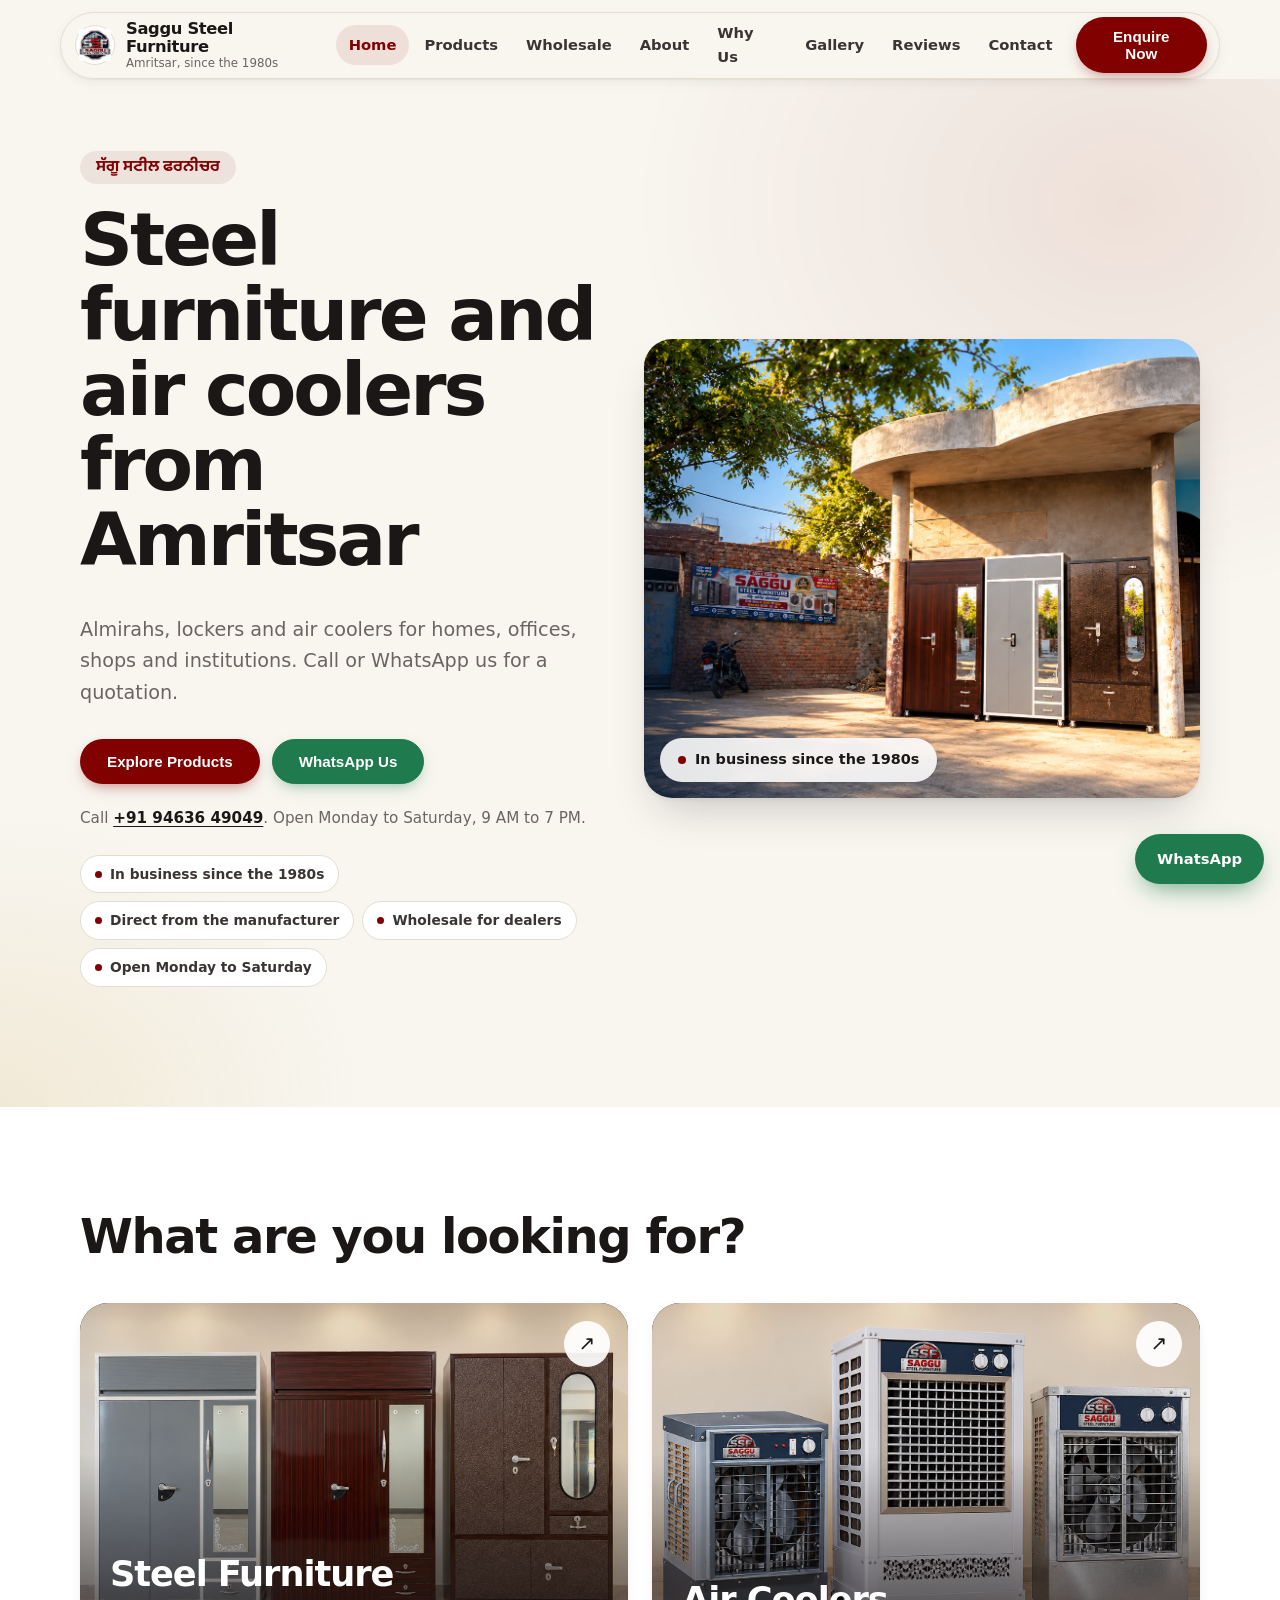
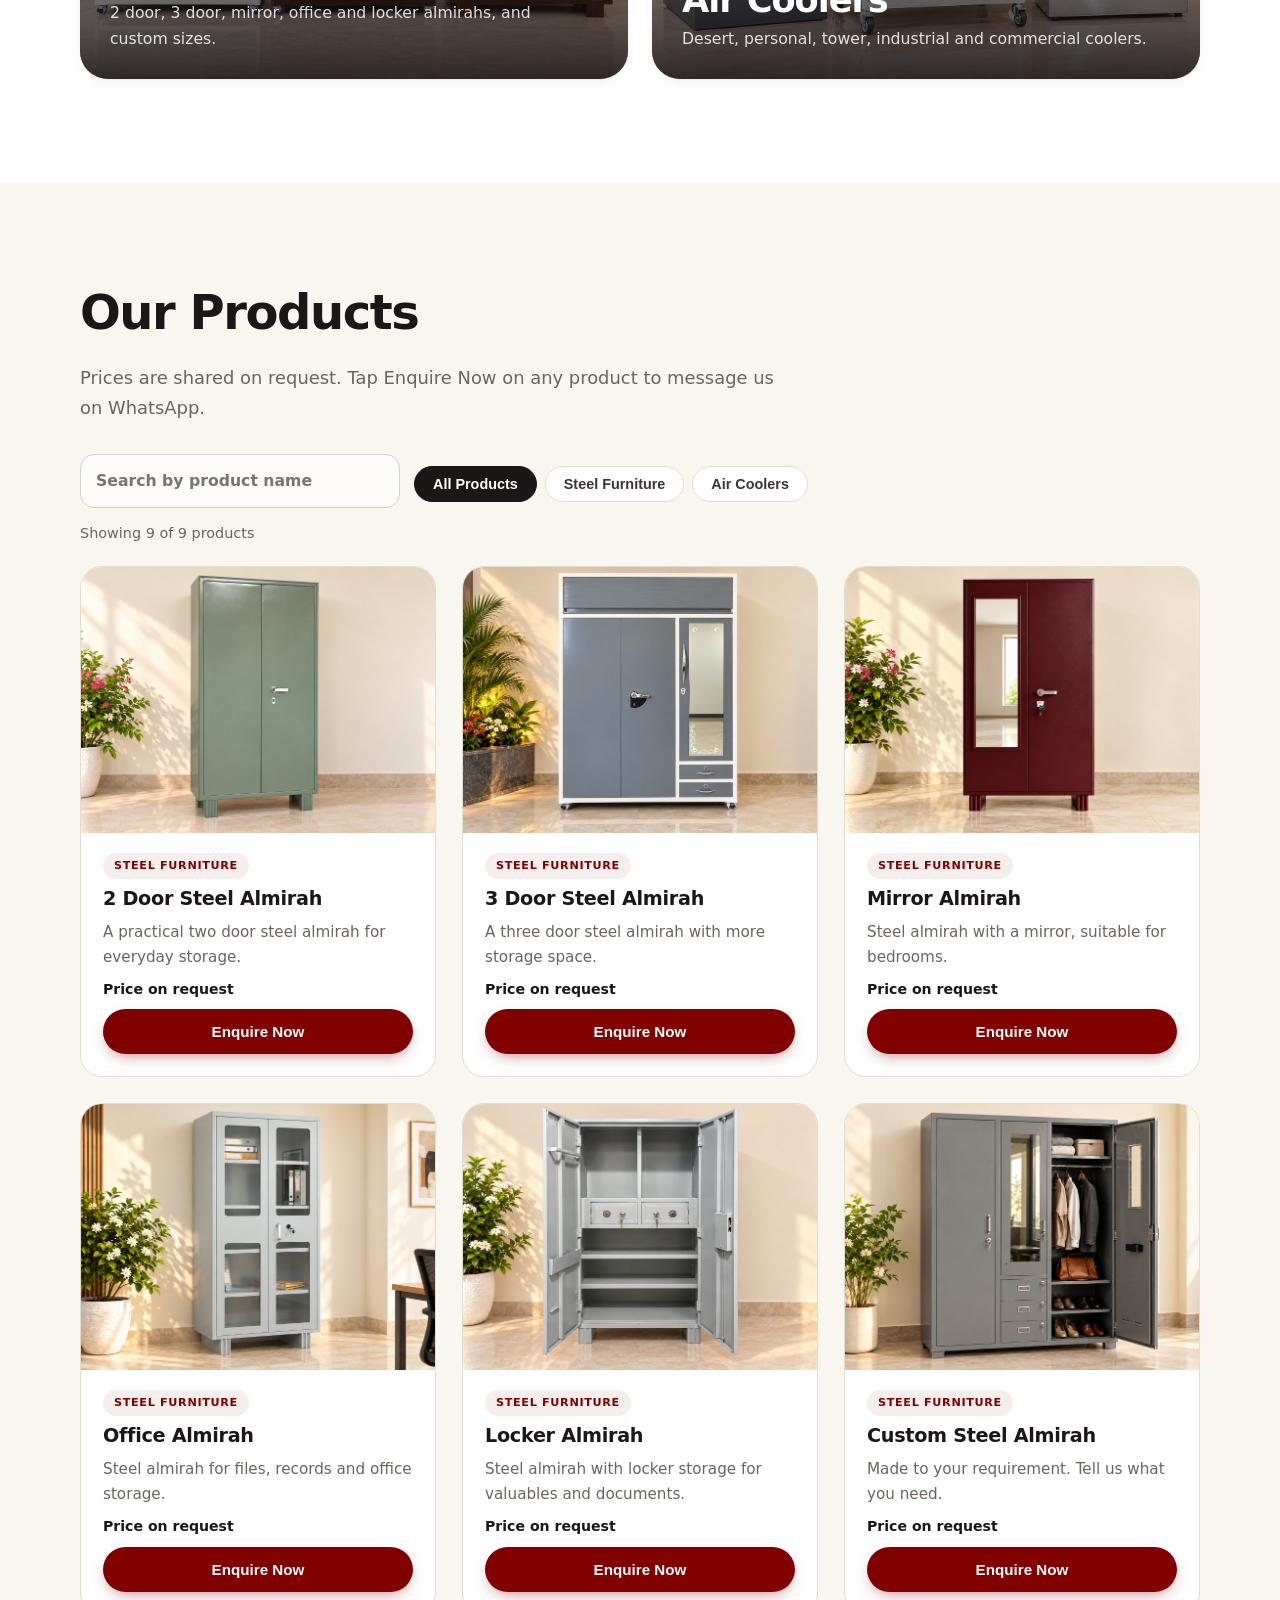
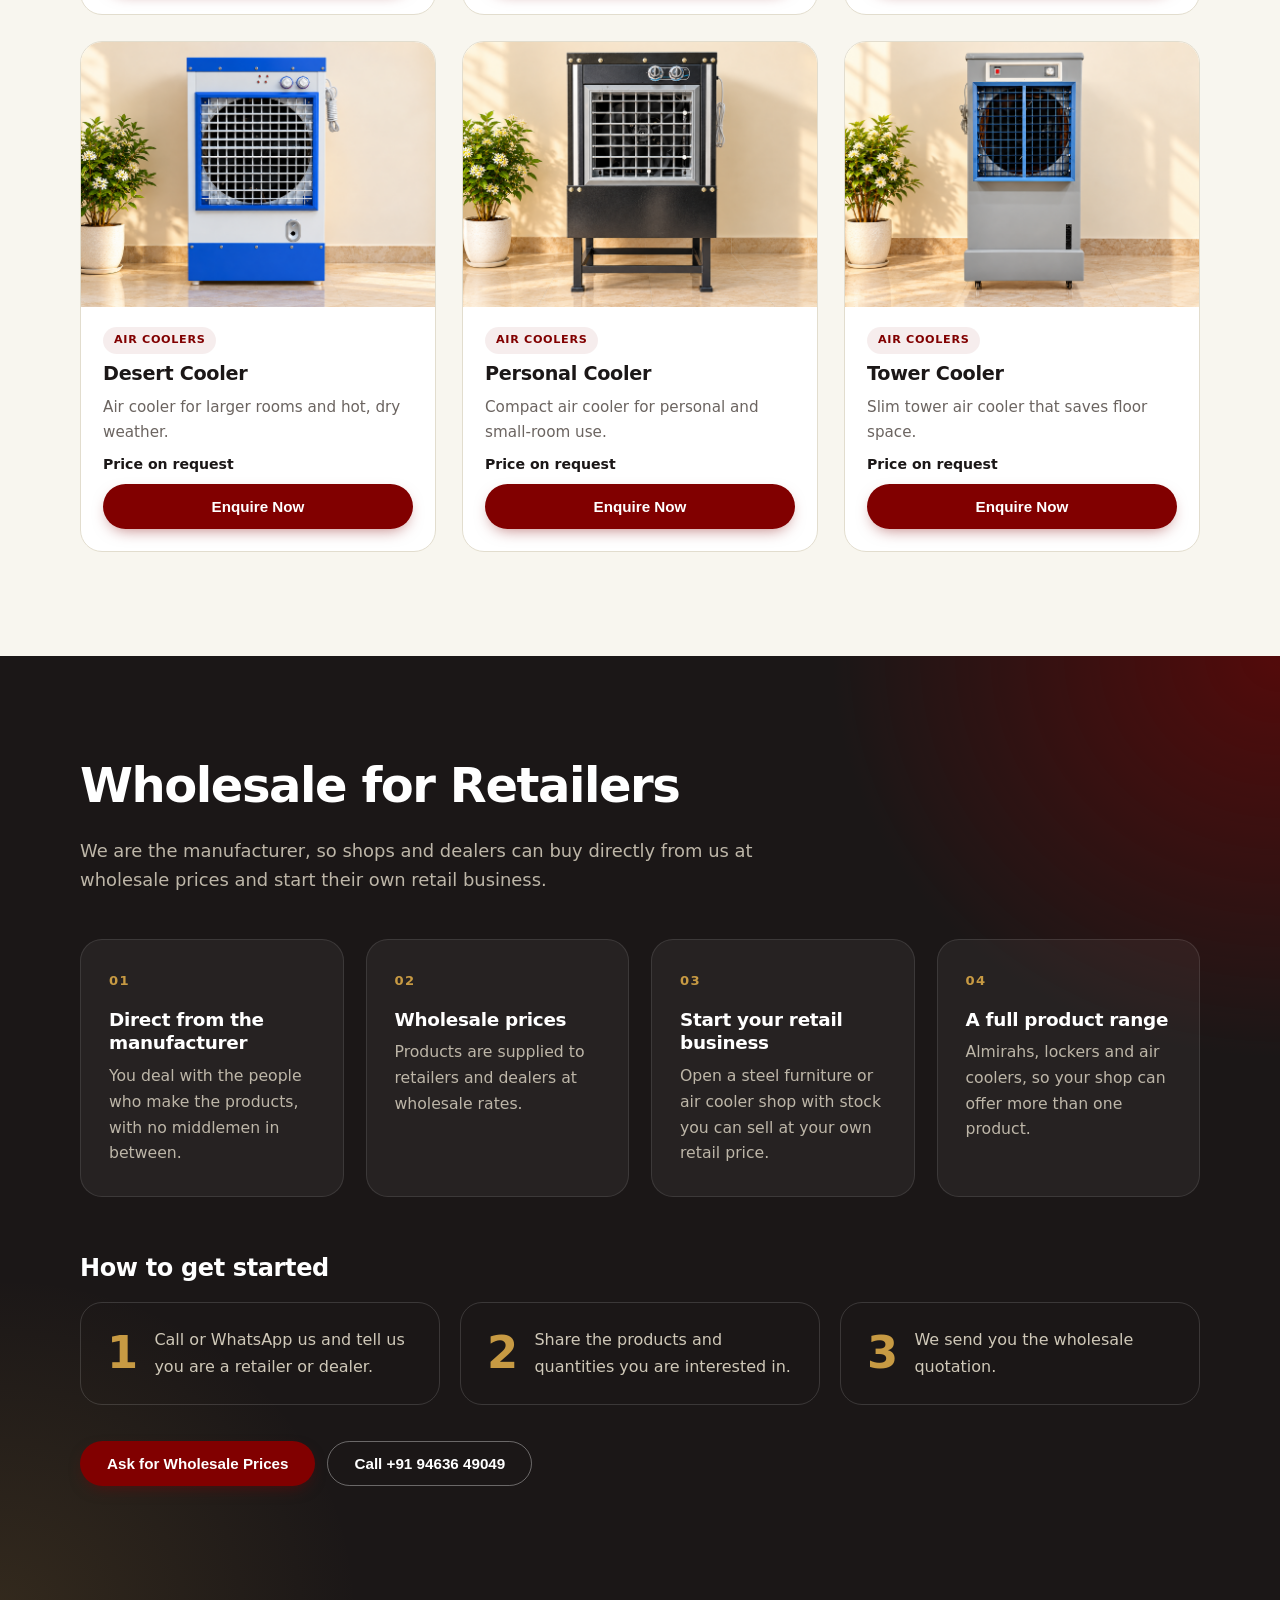
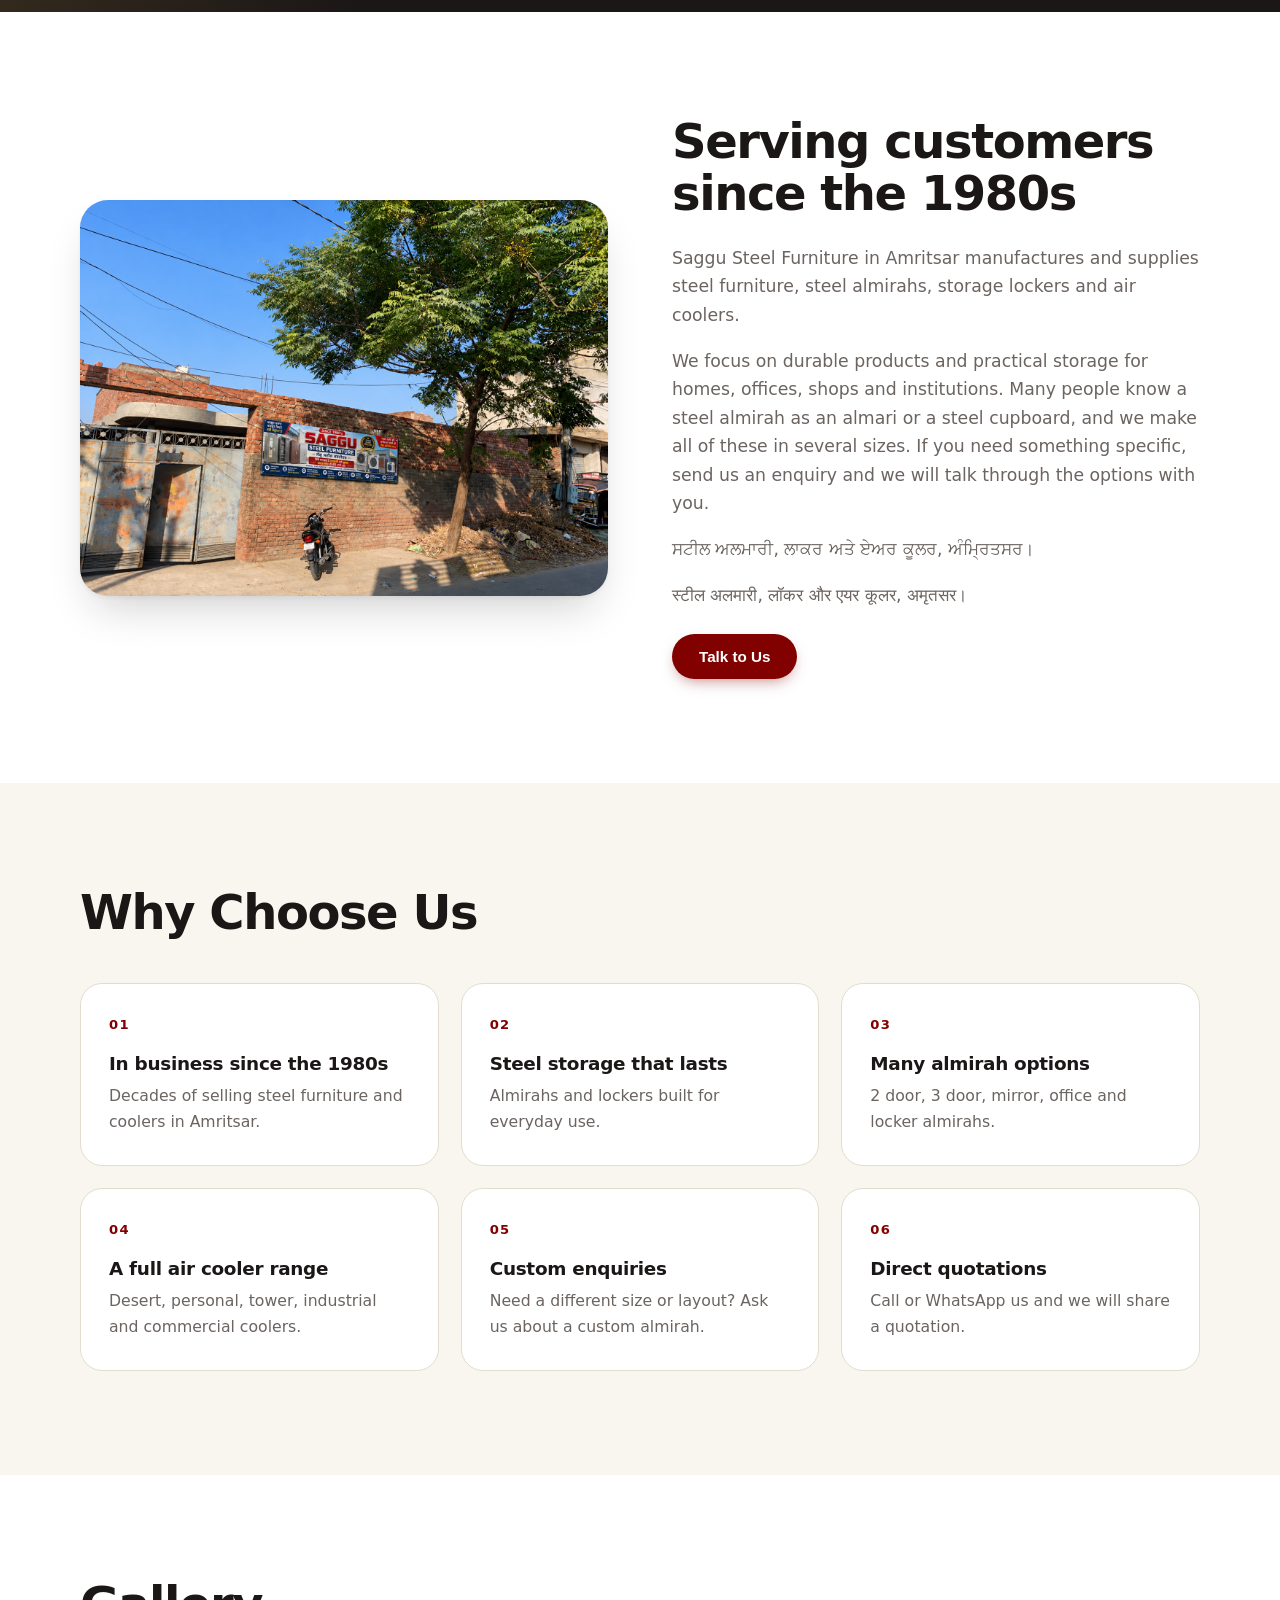
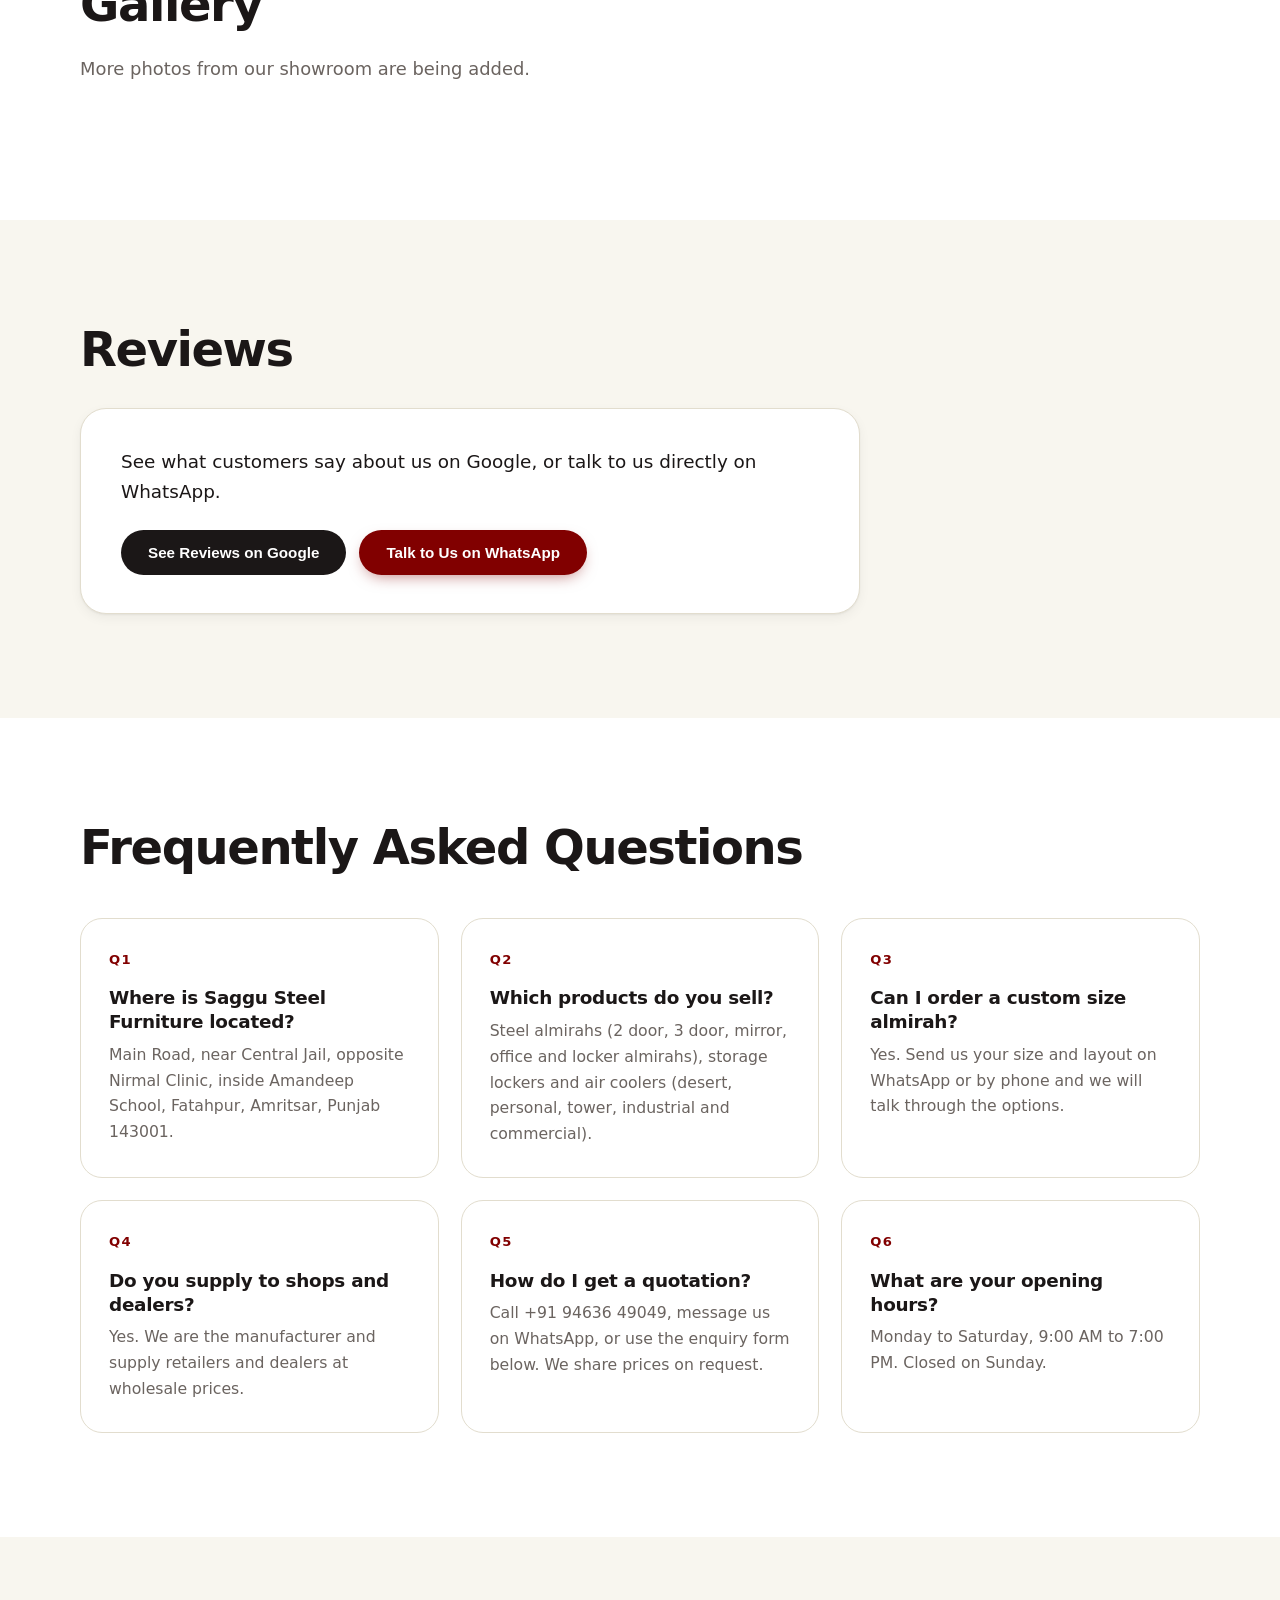
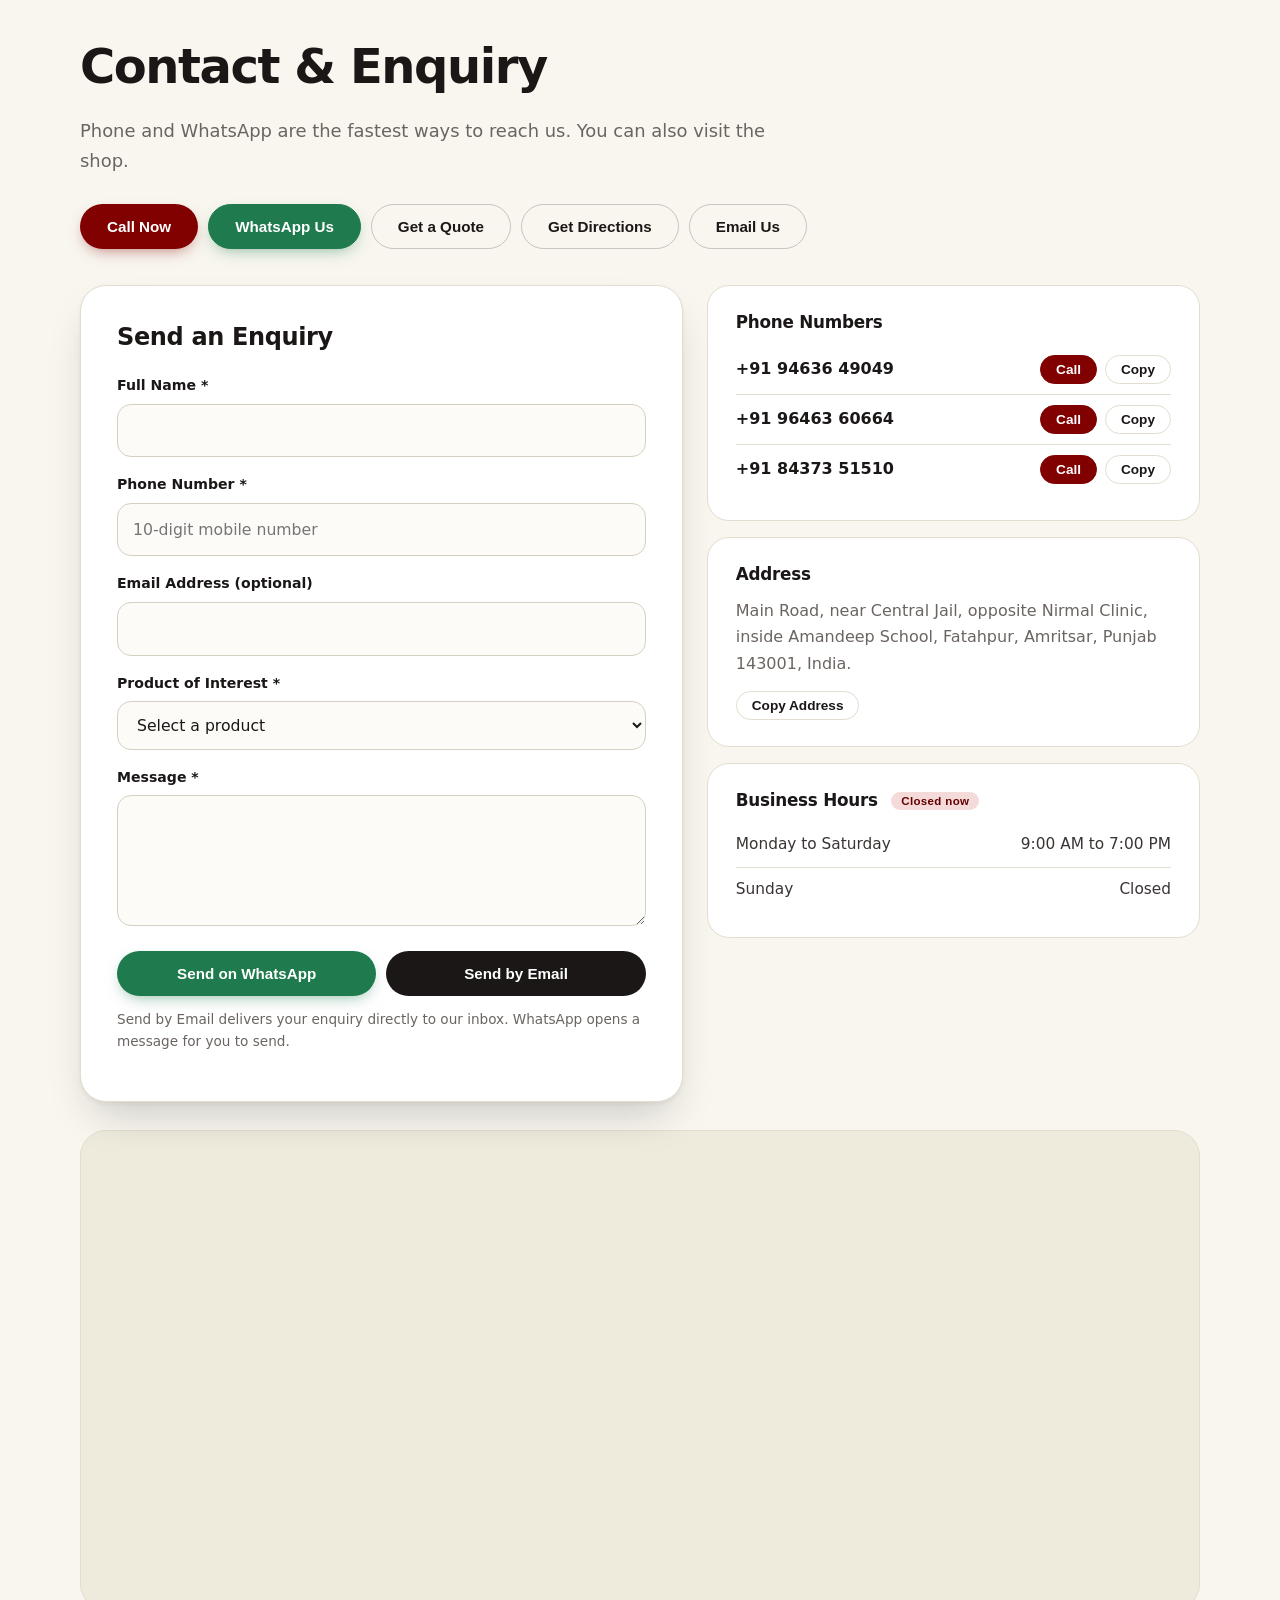
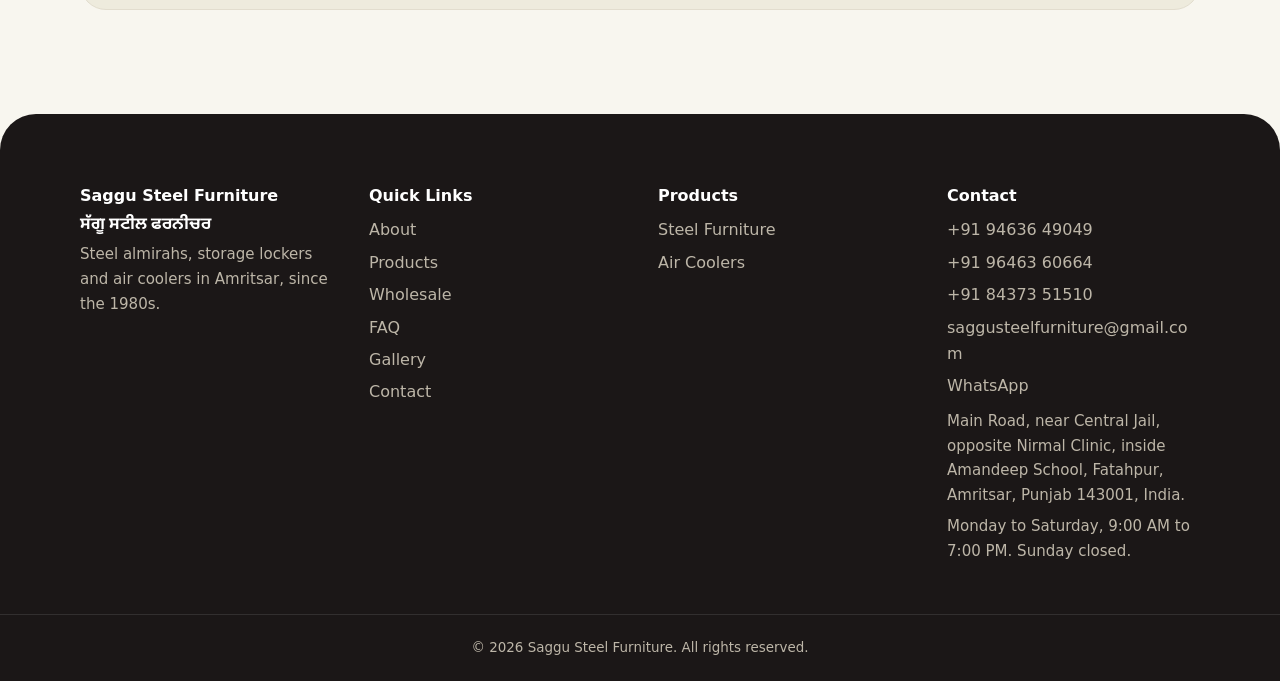
==== commit f7eb9e7b: "Modify hint text for sending options Updated hint text for clarity on email and WhatsApp options." ====
--- a/index.html
+++ b/index.html
@@ -270,7 +270,7 @@
         <button class="btn btn-red" type="submit" name="via" value="wa">Send on WhatsApp</button>
         <button class="btn btn-dark" type="submit" name="via" value="mail">Send by Email</button>
       </div>
-      <p class="hint">Either option opens your app with the details filled in. Press Send there to finish.</p>
+      <p class="hint">Send by Email delivers your enquiry directly to our inbox. WhatsApp opens a message for you to send.</p>
       <p class="status" id="status" role="status" aria-live="polite"></p>
     </form>
     <div class="side">
@@ -306,6 +306,7 @@
 <a class="fab" href="https://wa.me/919463649049" target="_blank" rel="noopener noreferrer" aria-label="Chat on WhatsApp">WhatsApp</a>
 <button id="top" aria-label="Back to top" hidden>&#8593;</button>
 <dialog id="lb" aria-label="Photo viewer"><button id="lbx" aria-label="Close">&times;</button><button id="lbp" aria-label="Previous photo">&#8249;</button><div id="lbi"></div><button id="lbn" aria-label="Next photo">&#8250;</button><p id="lbc"></p></dialog>
+<script src="https://cdn.jsdelivr.net/npm/@emailjs/browser@4/dist/email.min.js"></script>
 <script src="script.js"></script>
 </body>
 </html>
--- a/style.css
+++ b/style.css
@@ -1,238 +1,192 @@
-/* THE FORGE. Fire, metal, iron, steel, screws and a hammer.
-   Core palette: Inferno #AC0B0B, Dust Grey #D0CECE, Alabaster Grey #EDEBEB, Coffee Bean #170F10, Deep Space Blue #092E48
-   Heat tones (ember, molten glow) are used only for fire effects. */
-:root{
---bean:#170F10;--coal2:#211819;--coal3:#2b2122;--space:#092E48;--red:#AC0B0B;--dust:#D0CECE;--alab:#EDEBEB;--paper:#F8F7F7;--muted:#4a4243;
---ember:#E8481C;--glow:#FFB347;--focus:#AC0B0B;--r:2px;
---display:"Big Shoulders Display","Arial Narrow",Impact,sans-serif;
---steel-line:linear-gradient(135deg,#f4f2f2,#8d8888 30%,#d9d6d6 55%,#6b6465 80%,#e6e3e3);
---brush:repeating-linear-gradient(90deg,rgba(255,255,255,.045) 0 1px,transparent 1px 4px);
---heat:linear-gradient(90deg,#AC0B0B,#E8481C,#FFB347,#E8481C,#AC0B0B);
-/* screw heads, placed in the four corners of a plate */
---head:radial-gradient(circle 7px at 42% 40%,#fff 0,#c4bfbf 2px,#6b6465 5px,#2a2021 6px,transparent 6.6px);
---corners:var(--head) 9px 9px/14px 14px no-repeat,var(--head) calc(100% - 9px) 9px/14px 14px no-repeat,var(--head) 9px calc(100% - 9px)/14px 14px no-repeat,var(--head) calc(100% - 9px) calc(100% - 9px)/14px 14px no-repeat;
---screw:linear-gradient(40deg,transparent 43%,rgba(10,6,6,.85) 43% 57%,transparent 57%),radial-gradient(circle at 36% 32%,#fff,#bdb8b8 35%,#4a4243 92%);
-}
+/* Modern, restrained system. Cream surface, ink type, one wine accent. Cream #EEEBDD, Wine #810000, Maroon #630000, Ink #1B1717 */
+:root{--ink:#1B1717;--body:#3A3433;--muted:#6B6460;--bg:#F8F6EF;--cream:#EEEBDD;--line:#E2DDCE;--wine:#810000;--maroon:#630000;--gold:#C79A43;--green:#1F7A4D;--focus:#810000;--sh1:0 1px 2px rgba(27,23,23,.05),0 4px 12px rgba(27,23,23,.05);--sh2:0 2px 4px rgba(27,23,23,.05),0 22px 44px -14px rgba(27,23,23,.22)}
 *{box-sizing:border-box}
 [hidden]{display:none!important}
-html{scroll-behavior:smooth;scroll-padding-top:84px;scrollbar-color:#6b6465 var(--bean);accent-color:var(--red)}
-::selection{background:var(--ember);color:var(--bean)}
-body{margin:0;font-family:Barlow,"Segoe UI",system-ui,sans-serif;font-size:1.05rem;line-height:1.6;color:var(--bean);background:var(--bean)}
+html{scroll-behavior:smooth;scroll-padding-top:96px;accent-color:var(--wine)}
+body{margin:0;font-family:"Plus Jakarta Sans","Segoe UI",system-ui,sans-serif;font-size:1rem;line-height:1.65;color:var(--body);background:var(--bg);-webkit-font-smoothing:antialiased}
 img{max-width:100%;display:block}a{color:inherit}
-h1,h2,h3{font-family:var(--display);font-weight:800;line-height:1;margin:0 0 .5em;letter-spacing:.02em}
-h1{font-size:clamp(3rem,7vw,5.6rem);text-transform:uppercase;line-height:.95;font-weight:900}
-h2{font-size:clamp(2.4rem,5vw,3.8rem);text-transform:uppercase;font-weight:900}
-h3{font-size:1.5rem}
+h1,h2,h3{margin:0 0 .5em;color:var(--ink);font-weight:800;letter-spacing:-.03em;line-height:1.08}
+h1{font-size:clamp(2.6rem,6vw,4.6rem);letter-spacing:-.04em;line-height:1.02}
+h2{font-size:clamp(2rem,4vw,3rem)}h3{font-size:1.15rem;letter-spacing:-.015em;line-height:1.3}
 p{margin:0 0 1em}
 .wrap{max-width:1160px;margin:0 auto;padding:0 20px}.sr{position:absolute;left:-9999px}
-.skip{position:absolute;left:-999px;top:0;background:var(--red);color:#fff;padding:8px 12px;z-index:200}.skip:focus{left:0}
+.skip{position:absolute;left:-999px;top:0;background:var(--wine);color:#fff;padding:8px 12px;z-index:200}.skip:focus{left:0}
 :focus-visible{outline:3px solid var(--focus);outline-offset:3px}
+::selection{background:var(--wine);color:#fff}
 
-/* Sections */
-.sec{position:relative;padding:92px 0}
-.light{background:repeating-linear-gradient(90deg,rgba(255,255,255,.24) 0 1px,transparent 1px 5px),linear-gradient(135deg,#EDEBEB,#D0CECE 55%,#E6E3E3);color:var(--bean)}
-.dust{background:repeating-linear-gradient(90deg,rgba(255,255,255,.16) 0 1px,transparent 1px 5px),linear-gradient(135deg,#D0CECE,#b9b4b4 55%,#D0CECE);color:var(--bean)}
-.night{background:var(--brush),radial-gradient(circle at 100% 100%,rgba(232,72,28,.3),transparent 45%),radial-gradient(circle at 0 0,rgba(172,11,11,.32),transparent 42%),var(--space);color:var(--alab);--focus:#FFB347}
-.coal{background:var(--brush),radial-gradient(circle at 50% 0,rgba(232,72,28,.2),transparent 48%),radial-gradient(circle at 0 100%,rgba(172,11,11,.24),transparent 45%),var(--bean);color:var(--alab);--focus:#FFB347}
-.night h3,.coal h3{color:#fff}
-.lead{color:var(--muted);max-width:42em;margin:-.2em 0 0;font-size:1.1rem}.night .lead,.coal .lead{color:var(--dust)}
+/* Sections: generous space, alternating surfaces */
+.sec{padding:104px 0;background:var(--bg);color:var(--body)}
+#types,#about,#gallery,#faq{background:#fff}
+.lead{color:var(--muted);max-width:40em;margin:.2em 0 0;font-size:1.12rem}
 
-/* Stamped steel headings: a screw, brushed-metal lettering and a heat bar */
-.sec h2{background:linear-gradient(180deg,#ffffff 0%,#dad7d7 42%,#8d8888 52%,#e6e3e3 100%);-webkit-background-clip:text;background-clip:text;color:transparent;-webkit-text-fill-color:transparent}
-.light h2,.dust h2{background-image:linear-gradient(180deg,#5b5354 0%,#170F10 45%,#2a2021 55%,#4a4243 100%)}
-.sec h2::before{content:"";display:inline-block;width:.5em;height:.5em;margin-right:.3em;vertical-align:.08em;border-radius:50%;background:var(--screw);box-shadow:0 2px 4px rgba(0,0,0,.5);transition:transform .7s}
-.sec:hover h2::before{transform:rotate(360deg)}
-.sec h2::after{content:"";display:block;width:72px;height:4px;margin-top:14px;background:var(--heat);transition:width .5s}
-.sec:hover h2::after{width:170px}
+/* Buttons: pills. Wine = primary, green = WhatsApp, ink = secondary */
+.btn{display:inline-flex;align-items:center;justify-content:center;gap:8px;border:1.5px solid transparent;border-radius:999px;padding:13px 26px;font:600 .95rem "Plus Jakarta Sans",sans-serif;text-decoration:none;cursor:pointer;text-align:center;transition:background .2s,color .2s,border-color .2s,transform .2s,box-shadow .2s}
+.btn:hover{transform:translateY(-2px)}
+.btn-red{background:var(--wine);color:#fff;box-shadow:0 6px 16px -6px rgba(129,0,0,.55)}.btn-red:hover{background:var(--maroon)}
+.btn-dark{background:var(--ink);color:#fff}.btn-dark:hover{background:var(--maroon)}
+.btn-line{border-color:rgba(27,23,23,.22);background:transparent;color:var(--ink)}.btn-line:hover{border-color:var(--ink);background:var(--ink);color:#fff}
+.btn-line[href*="wa.me"]{background:var(--green);border-color:var(--green);color:#fff;box-shadow:0 6px 16px -6px rgba(31,122,77,.55)}.btn-line[href*="wa.me"]:hover{background:#18613D;border-color:#18613D}
+.btn[disabled]{opacity:.6;cursor:not-allowed;transform:none}
 
-/* Buttons: forged, and they press in like a hammer strike */
-.btn{display:inline-block;border:1px solid transparent;border-radius:var(--r);padding:12px 24px;font:600 1.02rem Barlow,sans-serif;letter-spacing:.03em;text-decoration:none;cursor:pointer;text-align:center;transition:background .2s,color .2s,border-color .2s,box-shadow .2s,transform .1s}
-.btn-red{background:linear-gradient(#c21414,#8c0909);color:#fff;border-color:#5f0606;box-shadow:inset 0 1px 0 rgba(255,255,255,.28),0 3px 0 #4d0505}
-.btn-red:hover{background:linear-gradient(#f0592a,#b8300e);border-color:#7a2008;box-shadow:inset 0 1px 0 rgba(255,255,255,.35),0 3px 0 #6a1d08,0 0 24px rgba(232,72,28,.6)}
-.btn-dark{background:linear-gradient(#3a3031,#211819);color:var(--alab);border-color:#5b5354;box-shadow:inset 0 1px 0 rgba(255,255,255,.12),0 3px 0 #0c0708}
-.btn-dark:hover{background:linear-gradient(#f0592a,#b8300e);border-color:#7a2008;color:#fff;box-shadow:inset 0 1px 0 rgba(255,255,255,.3),0 3px 0 #6a1d08,0 0 24px rgba(232,72,28,.5)}
-.btn-line{border:2px solid #9a9494;background:transparent;color:inherit;padding:11px 23px}
-.btn-line:hover{background:linear-gradient(#f4f2f2,#bdb8b8);border-color:#fff;color:var(--bean);box-shadow:0 0 22px rgba(255,255,255,.25)}
-.btn:active{transform:translateY(3px);box-shadow:inset 0 2px 6px rgba(0,0,0,.5),0 0 30px rgba(255,179,71,.55)}
-.btn[disabled]{opacity:.6;cursor:not-allowed;transform:none;box-shadow:none}
+/* Floating glass header */
+.nav{position:sticky;top:12px;z-index:100;width:calc(100% - 24px);max-width:1160px;margin:12px auto 0;border:1px solid var(--line);border-radius:999px;background:rgba(248,246,239,.82);backdrop-filter:saturate(1.4) blur(14px);-webkit-backdrop-filter:saturate(1.4) blur(14px);box-shadow:var(--sh1);transition:box-shadow .3s}
+.nav.sc{box-shadow:var(--sh2)}
+.nav .wrap{max-width:none;padding:0 12px 0 14px}
+.nav-in{display:flex;align-items:center;justify-content:space-between;gap:16px;min-height:62px}
+.logo{display:flex;align-items:center;gap:11px;text-decoration:none;line-height:1.15}
+.logo-mark{width:40px;height:40px;flex:none;padding:3px;border-radius:50%;background:#fff;border:1px solid var(--line)}.logo-mark img{width:100%;height:100%;object-fit:contain}
+.logo b{display:block;font-size:1.02rem;font-weight:800;letter-spacing:-.02em;color:var(--ink)}.logo small{display:block;font-size:.74rem;color:var(--muted)}
+nav{display:flex;align-items:center;gap:2px}
+nav a:not(.btn){text-decoration:none;padding:8px 13px;font-weight:600;font-size:.92rem;color:var(--body);border-radius:999px;transition:background .2s,color .2s}
+nav a:not(.btn):hover{background:rgba(27,23,23,.06);color:var(--ink)}nav a.on{background:rgba(129,0,0,.09);color:var(--wine)}
+nav .btn{padding:10px 20px;margin-left:8px}
+.burger{display:none;background:#fff;border:1px solid var(--line);border-radius:50%;width:42px;height:42px;padding:0;cursor:pointer}.burger span{display:block;width:18px;height:2px;background:var(--ink);margin:4px auto;border-radius:2px}
 
-/* Header: gunmetal bar with a heated edge */
-.nav{position:sticky;top:0;z-index:100;background:var(--brush),linear-gradient(#2b2122,#170F10);color:var(--alab);border-bottom:3px solid transparent;border-image:var(--heat) 1;--focus:#FFB347;transition:box-shadow .3s}
-.nav.sc{box-shadow:0 8px 22px rgba(0,0,0,.6)}
-.nav-in{display:flex;align-items:center;justify-content:space-between;gap:16px;min-height:70px}
-.logo{display:flex;align-items:center;gap:12px;text-decoration:none;line-height:1.1}
-.logo-mark{width:46px;height:46px;background:var(--steel-line);padding:4px;flex:none;box-shadow:0 2px 8px rgba(0,0,0,.5);transition:transform .3s}.logo-mark img{width:100%;height:100%;object-fit:contain}
-.logo:hover .logo-mark{transform:rotate(-6deg) scale(1.06)}
-.logo b{display:block;font:900 1.35rem var(--display);letter-spacing:.06em;text-transform:uppercase}.logo small{display:block;font-size:.78rem;color:var(--dust);letter-spacing:.04em}
-nav{display:flex;align-items:center;gap:2px}
-nav a:not(.btn){text-decoration:none;color:var(--alab);padding:8px 11px;font-weight:600;font-size:.97rem;letter-spacing:.03em;border-bottom:3px solid transparent;transition:color .2s,border-color .2s}
-nav a:not(.btn):hover,nav a.on{color:var(--glow);border-bottom-color:var(--ember)}
-nav .btn{padding:9px 18px;margin-left:10px}
-.burger{display:none;background:none;border:2px solid #9a9494;border-radius:var(--r);padding:9px;cursor:pointer}.burger span{display:block;width:22px;height:2px;background:var(--alab);margin:4px 0}.burger:hover{border-color:var(--glow)}.burger:hover span{background:var(--glow)}
+/* Hero */
+.hero{display:grid;grid-template-columns:minmax(0,1fr) minmax(0,1fr);align-items:center;gap:8px;background:radial-gradient(55% 55% at 88% 12%,rgba(129,0,0,.09),transparent 70%),radial-gradient(40% 40% at 0 100%,rgba(199,154,67,.14),transparent 70%),var(--bg);padding:40px 0 88px}
+.hero-t{padding:32px 24px 32px max(20px,calc((100vw - 1160px)/2 + 20px))}
+.hero-t>*{animation:up .8s cubic-bezier(.2,.7,.2,1) both}.hero-t>:nth-child(2){animation-delay:.07s}.hero-t>:nth-child(3){animation-delay:.14s}.hero-t>:nth-child(4){animation-delay:.21s}.hero-t>:nth-child(n+5){animation-delay:.28s}
+@keyframes up{from{opacity:0;transform:translateY(16px)}}
+.gur{display:inline-block;margin:0 0 18px;padding:6px 16px;border-radius:999px;background:rgba(129,0,0,.08);color:var(--wine);font:700 1rem "Noto Sans Gurmukhi","Plus Jakarta Sans",sans-serif}
+.sub{font-size:1.2rem;max-width:30em;color:var(--muted)}
+.actions{display:flex;gap:12px;flex-wrap:wrap;margin:30px 0 22px}
+.small{font-size:.95rem;color:var(--muted);margin:0}.small a{color:var(--ink);font-weight:700;text-decoration:underline;text-underline-offset:3px}
+.trust{list-style:none;display:flex;flex-wrap:wrap;gap:8px;margin:24px 0 0;padding:0}
+.trust li{display:flex;align-items:center;gap:8px;padding:7px 14px;font-size:.86rem;font-weight:600;color:var(--body);background:#fff;border:1px solid var(--line);border-radius:999px}
+.trust li::before{content:"";width:7px;height:7px;border-radius:50%;background:var(--wine)}
+.hero-media{position:relative;margin:0 max(20px,calc((100vw - 1160px)/2 + 20px)) 0 0;aspect-ratio:4/3.3;border-radius:28px;overflow:hidden;box-shadow:var(--sh2);background:var(--cream)}
+.hero-media .ph{position:absolute;inset:0}
+.since{position:absolute;left:16px;bottom:16px;z-index:2;margin:0;display:flex;align-items:center;gap:9px;padding:10px 18px;border-radius:999px;background:rgba(255,255,255,.88);backdrop-filter:blur(10px);-webkit-backdrop-filter:blur(10px);color:var(--ink);font-weight:700;font-size:.9rem;box-shadow:var(--sh1)}
+.since::before{content:"";width:8px;height:8px;border-radius:50%;background:var(--wine)}
 
-/* Hero: furnace glow, rising embers, photo in a bolted steel plate */
-.hero{position:relative;overflow:hidden;display:grid;grid-template-columns:minmax(0,1fr) minmax(0,1fr);align-items:center;background:var(--brush),radial-gradient(circle at 0 0,rgba(172,11,11,.4),transparent 45%),linear-gradient(180deg,#170F10,#211819);color:var(--alab);--focus:#FFB347;min-height:min(720px,calc(100svh - 74px))}
-.hero::after{content:"";position:absolute;left:-10%;right:-10%;bottom:0;height:46%;background:radial-gradient(ellipse at 50% 120%,rgba(255,179,71,.5),rgba(232,72,28,.4) 28%,rgba(172,11,11,.22) 52%,transparent 72%);pointer-events:none;z-index:1;animation:flicker 4s ease-in-out infinite}
-@keyframes flicker{0%,100%{opacity:1}35%{opacity:.82}60%{opacity:.95}}
-.sparks{position:absolute;inset:0;overflow:hidden;pointer-events:none;z-index:1}
-.sparks i{position:absolute;bottom:-12px;left:var(--x);width:var(--s,4px);height:var(--s,4px);border-radius:50%;background:var(--glow);box-shadow:0 0 10px 2px var(--ember);opacity:0;animation:rise var(--d,7s) linear var(--t,0s) infinite}
-@keyframes rise{0%{transform:translate(0,0) scale(1);opacity:0}12%{opacity:1}100%{transform:translate(var(--dx,30px),-85vh) scale(.3);opacity:0}}
-.hero-t{position:relative;z-index:2;padding:72px 40px 96px max(20px,calc((100vw - 1160px)/2 + 20px))}
-.hero h1{background:linear-gradient(180deg,#fff 0%,#dad7d7 45%,#9a9494 100%);-webkit-background-clip:text;background-clip:text;color:transparent;-webkit-text-fill-color:transparent;text-shadow:none;filter:drop-shadow(0 4px 18px rgba(0,0,0,.55))}
-.gur{font:700 1.3rem "Noto Sans Gurmukhi",sans-serif;margin:0 0 10px;color:var(--glow)}
-.sub{font-size:1.2rem;max-width:30em;color:var(--dust)}
-.actions{display:flex;gap:14px;flex-wrap:wrap;margin:28px 0}
-.small{font-size:.97rem;color:var(--dust);margin:0}.small a{color:var(--glow);font-weight:600}.small a:hover{color:#fff}
-.hero-media{position:relative;z-index:2;margin:56px max(20px,calc((100vw - 1160px)/2 + 20px)) 72px 0;padding:30px;aspect-ratio:4/3.3;background:var(--corners),var(--steel-line);box-shadow:0 34px 60px -10px rgba(0,0,0,.75),inset 0 0 0 2px rgba(255,255,255,.55),inset 0 0 0 5px rgba(23,15,16,.35)}
-.hero-media .ph{position:absolute;inset:30px;animation:wipe 1.1s cubic-bezier(.7,0,.2,1) .15s both;box-shadow:inset 0 0 0 1px rgba(0,0,0,.5)}
-@keyframes wipe{from{clip-path:inset(0 0 0 100%)}}
-.since{position:absolute;left:30px;bottom:30px;z-index:2;margin:0;background:var(--bean);color:var(--alab);padding:14px 24px 14px 20px;border-left:6px solid var(--ember);font:800 1.3rem var(--display);letter-spacing:.06em;text-transform:uppercase;transition:transform .3s,background .3s,color .3s}
-.hero-media:hover .since{transform:translateX(12px);background:var(--ember);color:var(--bean);border-left-color:var(--bean)}
-
-/* The hammer medal on the seam under the hero */
-.forge{position:relative;height:0;z-index:6}
-.medal{position:absolute;left:50%;top:-42px;width:84px;height:84px;margin-left:-42px;border-radius:50%;background:var(--steel-line);box-shadow:0 10px 26px rgba(0,0,0,.6),inset 0 0 0 4px rgba(23,15,16,.55),inset 0 0 0 7px rgba(255,255,255,.55)}
-.medal::before{content:"";position:absolute;inset:11px;border-radius:50%;background:radial-gradient(circle at 40% 30%,#3a3031,#170F10)}
-.medal::after{content:"";position:absolute;left:19px;bottom:25px;width:8px;height:8px;border-radius:50%;background:var(--glow);box-shadow:0 0 14px 6px var(--ember);opacity:0}
-.hammer{position:absolute;left:50%;bottom:17px;width:7px;height:46px;margin-left:-3.5px;border-radius:3px;background:linear-gradient(90deg,#6b6465,#d0cece,#6b6465);transform-origin:50% 100%;transform:rotate(38deg);z-index:2}
-.hammer::before{content:"";position:absolute;left:50%;top:-6px;width:30px;height:13px;margin-left:-15px;border-radius:2px;background:linear-gradient(180deg,#f4f2f2,#8d8888 55%,#4a4243);box-shadow:0 1px 0 #170F10}
-.medal:hover .hammer{animation:strike .6s ease-in-out infinite}
-.medal:hover::after{animation:flash .6s linear infinite}
-@keyframes strike{0%,100%{transform:rotate(38deg)}45%,55%{transform:rotate(-10deg)}}
-@keyframes flash{0%,40%,100%{opacity:0}48%{opacity:1}}
-
-/* Photo slots: real photos, with an honest empty state when a file is missing */
-.ph{position:relative;display:block;overflow:hidden;background:var(--coal3)}
+/* Photo slots */
+.ph{position:relative;display:block;overflow:hidden;background:var(--cream)}
 .ph img{width:100%;height:100%;object-fit:cover}
 .ph.nophoto img{display:none}
-.ph.nophoto::after{content:attr(data-label) "\A Photo to be added";white-space:pre-line;position:absolute;inset:0;display:flex;align-items:center;justify-content:center;text-align:center;padding:16px;color:var(--dust);font-weight:600;font-size:.95rem;line-height:1.4}
-.night .ph{background:#0b3a5a}
+.ph.nophoto::after{content:attr(data-label) "\A Photo to be added";white-space:pre-line;position:absolute;inset:0;display:flex;align-items:center;justify-content:center;text-align:center;padding:16px;color:var(--muted);font-weight:600;font-size:.92rem;line-height:1.4}
 
-/* Category tiles in steel frames */
-.tiles{display:grid;grid-template-columns:1fr 1fr;gap:28px;margin-top:34px}
-.tile{--c:var(--ember);--tint:rgba(60,5,6,.94);position:relative;display:block;aspect-ratio:16/10;overflow:hidden;color:#fff;text-decoration:none;background:#3a0a0b;border:10px solid transparent;border-image:var(--steel-line) 1;box-shadow:0 18px 30px -16px rgba(0,0,0,.6);transition:filter .3s,transform .3s,box-shadow .3s}
-.tile:nth-child(2){--tint:rgba(4,30,50,.94);background:#0b3a5a}
-.tile .ph{position:absolute;inset:0;background:transparent;transition:transform .6s}
-.tile:hover{transform:translateY(-5px);box-shadow:0 24px 40px -16px rgba(232,72,28,.65)}
-.tile:hover .ph{transform:scale(1.06)}
+/* Category tiles */
+.tiles{display:grid;grid-template-columns:1fr 1fr;gap:24px;margin-top:40px}
+.tile{position:relative;display:block;aspect-ratio:16/11;overflow:hidden;border-radius:28px;color:#fff;text-decoration:none;background:var(--ink);box-shadow:var(--sh1);transition:transform .35s,box-shadow .35s}
+.tile:hover{transform:translateY(-4px);box-shadow:var(--sh2)}
+.tile .ph{position:absolute;inset:0;background:transparent}.tile .ph img{transition:transform .7s}.tile:hover .ph img{transform:scale(1.05)}
 .tile .ph.nophoto::after{content:""}
-.tile::after{content:"";position:absolute;inset:0;background:linear-gradient(transparent 28%,var(--tint))}
-.tile-t{position:absolute;left:0;right:0;bottom:0;z-index:1;padding:22px 26px;border-left:8px solid var(--c);transition:border-left-width .25s}
-.tile:hover .tile-t{border-left-width:18px}
-.tile-t b{display:block;font:900 clamp(2rem,3.6vw,2.9rem) var(--display);letter-spacing:.04em;text-transform:uppercase;line-height:1;transition:color .25s}
-.tile:hover .tile-t b{color:var(--glow)}
-.tile-t small{display:block;font-size:1.02rem;color:var(--alab);max-width:30em}
-.tiles:hover .tile:not(:hover){filter:saturate(.4) brightness(.75)}
+.tile::after{content:"";position:absolute;inset:0;background:linear-gradient(to top,rgba(20,15,15,.88),rgba(20,15,15,.1) 60%)}
+.tile::before{content:"\2197";position:absolute;top:18px;right:18px;z-index:2;width:46px;height:46px;border-radius:50%;display:grid;place-items:center;background:rgba(255,255,255,.92);color:var(--ink);font-size:1.25rem;transition:background .25s,color .25s,transform .25s}
+.tile:hover::before{background:var(--wine);color:#fff;transform:rotate(45deg)}
+.tile-t{position:absolute;left:0;right:0;bottom:0;z-index:1;padding:28px 30px}
+.tile-t b{display:block;font-size:clamp(1.6rem,3vw,2.2rem);font-weight:800;letter-spacing:-.03em;line-height:1.1}
+.tile-t small{display:block;margin-top:6px;font-size:.98rem;color:rgba(255,255,255,.85);max-width:30em}
 
-/* Products: dark iron plates with bolted corners */
-.tools{display:flex;gap:14px;flex-wrap:wrap;align-items:center;margin:26px 0 6px}
-.search{flex:0 1 300px}.search input{width:100%;background:var(--coal2);color:var(--alab);border-color:#5b5354}.search input::placeholder{color:#9a9494}
-.search input:hover{border-color:#9a9494}.search input:focus{border-color:var(--ember);box-shadow:0 0 0 4px rgba(232,72,28,.25)}
+/* Products */
+.tools{display:flex;gap:14px;flex-wrap:wrap;align-items:center;margin:32px 0 8px}
+.search{flex:0 1 320px}
 .chips{display:flex;gap:8px;flex-wrap:wrap}
-.chip{border:2px solid #9a9494;background:transparent;color:var(--alab);border-radius:var(--r);padding:8px 18px;font:600 .98rem Barlow,sans-serif;letter-spacing:.03em;cursor:pointer;transition:background .2s,color .2s,border-color .2s,box-shadow .2s}
-.chip:hover{border-color:var(--glow);color:var(--glow)}
-.chip.on{background:linear-gradient(#c21414,#8c0909);border-color:#5f0606;color:#fff;box-shadow:inset 0 1px 0 rgba(255,255,255,.25),0 0 18px rgba(232,72,28,.35)}
-.count{color:var(--dust);font-size:.92rem;margin:6px 0 18px}
-.grid{display:grid;grid-template-columns:repeat(auto-fill,minmax(270px,1fr));gap:24px}
-.pc{display:flex;flex-direction:column;background:linear-gradient(180deg,#2b2122,#1b1314);border:1px solid #4a4243;border-top:3px solid var(--red);box-shadow:0 14px 26px -16px rgba(0,0,0,.8);animation:fade .35s both;transition:transform .25s,box-shadow .25s,border-color .25s,opacity .25s,filter .25s}
+.chip{border:1px solid var(--line);background:#fff;color:var(--body);border-radius:999px;padding:9px 18px;font:600 .9rem "Plus Jakarta Sans",sans-serif;cursor:pointer;transition:background .2s,color .2s,border-color .2s}
+.chip:hover{border-color:var(--ink)}.chip.on{background:var(--ink);border-color:var(--ink);color:#fff}
+.count{color:var(--muted);font-size:.9rem;margin:8px 0 20px}
+.grid{display:grid;grid-template-columns:repeat(auto-fill,minmax(270px,1fr));gap:26px}
+.pc{display:flex;flex-direction:column;background:#fff;border:1px solid var(--line);border-radius:22px;overflow:hidden;animation:fade .4s both;transition:transform .3s,box-shadow .3s}
 @keyframes fade{from{opacity:0}}
-.pc:hover{transform:translateY(-6px);border-color:var(--ember);border-top-color:var(--glow);box-shadow:0 0 0 1px var(--ember),0 22px 40px -16px rgba(232,72,28,.6)}
-.grid:hover .pc:not(:hover){opacity:.65;filter:saturate(.7)}
-.pc .ph{aspect-ratio:4/3;border-bottom:1px solid #4a4243}.pc .ph img{transition:transform .5s}.pc:hover .ph img{transform:scale(1.06)}
-.pc .bd{position:relative;display:flex;flex-direction:column;gap:6px;flex:1;padding:30px 20px 22px;background:var(--head) 10px 10px/14px 14px no-repeat,var(--head) calc(100% - 10px) 10px/14px 14px no-repeat}
-.pc h3{margin:0;color:#fff;font-size:1.65rem;letter-spacing:.03em;transition:color .2s}.pc:hover h3{color:var(--glow)}
-.pc .cat{font-weight:600;font-size:.9rem;color:var(--ember);letter-spacing:.04em}
-.pc p{margin:0;font-size:.98rem;color:var(--dust)}.pc .pr{font-weight:600;font-size:.92rem;color:#9a9494}
-.pc .btn{margin-top:auto}
-.empty{text-align:center;padding:34px;border:2px dashed #5b5354;color:var(--dust)}.empty .btn{margin:4px}
+.pc:hover{transform:translateY(-5px);box-shadow:var(--sh2)}
+.pc .ph{aspect-ratio:4/3}.pc .ph img{transition:transform .6s}.pc:hover .ph img{transform:scale(1.05)}
+.pc .bd{display:flex;flex-direction:column;gap:8px;flex:1;padding:20px 22px 22px}
+.pc .cat{align-self:flex-start;padding:4px 11px;border-radius:999px;background:rgba(129,0,0,.07);color:var(--wine);font-weight:700;font-size:.7rem;letter-spacing:.06em;text-transform:uppercase}
+.pc h3{margin:0;font-size:1.2rem}
+.pc p{margin:0;font-size:.95rem;color:var(--muted)}.pc .pr{font-weight:600;font-size:.88rem;color:var(--ink)}
+.pc .btn{margin-top:auto;width:100%}
+.empty{text-align:center;padding:40px;border:1.5px dashed #CFC8B4;border-radius:22px;color:var(--muted)}.empty .btn{margin:4px}
 
-/* About: blued steel, framed photo */
-.two{display:grid;grid-template-columns:1fr 1fr;gap:56px;align-items:center}
-.about-ph{aspect-ratio:4/3;border:14px solid transparent;border-image:var(--steel-line) 1;box-shadow:0 30px 50px -20px rgba(0,0,0,.75);transition:box-shadow .3s}
-.about-ph:hover{box-shadow:0 30px 60px -16px rgba(232,72,28,.55)}
-.two p{color:var(--dust);font-size:1.1rem}
+/* Wholesale: the one dark feature band */
+#wholesale{position:relative;overflow:hidden;background:var(--ink);color:#CFC8B8}
+#wholesale::before{content:"";position:absolute;inset:0;background:radial-gradient(50% 60% at 100% 0,rgba(129,0,0,.55),transparent 70%),radial-gradient(40% 50% at 0 100%,rgba(199,154,67,.14),transparent 70%);pointer-events:none}
+#wholesale .wrap{position:relative}
+#wholesale h2,#wholesale h3{color:#fff}#wholesale .lead{color:#BDB6A8}
+#wholesale .why-i{background:rgba(255,255,255,.05);border-color:rgba(255,255,255,.1);box-shadow:none}
+#wholesale .why-i p{color:#BDB6A8}#wholesale .why-i::before{color:var(--gold)}
+#wholesale .step{background:transparent;border-color:rgba(255,255,255,.14);box-shadow:none}#wholesale .step b{color:var(--gold)}
+#wholesale .btn-line{color:#fff;border-color:rgba(255,255,255,.35)}#wholesale .btn-line:hover{background:#fff;color:var(--ink)}
+#wholesale .actions{margin-top:36px}
 
-/* Why us: engraved steel plates */
-.why{display:grid;grid-template-columns:repeat(auto-fit,minmax(270px,1fr));gap:26px;margin-top:40px}
-.why-i{position:relative;padding:36px 28px 28px;background:var(--corners),linear-gradient(180deg,#F8F7F7,#dedada);border:1px solid #8d8888;border-bottom:4px solid var(--red);box-shadow:0 12px 22px -14px rgba(0,0,0,.5);transition:transform .25s,box-shadow .25s,border-color .25s,opacity .25s}
-.why-i h3{margin-bottom:.3em;font-size:1.7rem;text-transform:uppercase;color:var(--bean);transition:color .2s}.why-i p{margin:0;color:var(--muted)}
-.why-i:hover{transform:translateY(-6px);border-bottom-color:var(--ember);box-shadow:0 20px 30px -14px rgba(232,72,28,.55)}.why-i:hover h3{color:var(--red)}
-.why:hover .why-i:not(:hover){opacity:.62}
+/* About */
+.two{display:grid;grid-template-columns:1fr 1fr;gap:64px;align-items:center}
+.about-ph{aspect-ratio:4/3;border-radius:28px;box-shadow:var(--sh2)}
+.two p{color:var(--muted);font-size:1.08rem}.two .btn{margin-top:8px}
+
+/* Numbered cards: why us, wholesale benefits, FAQ */
+.why{counter-reset:w;display:grid;grid-template-columns:repeat(auto-fit,minmax(270px,1fr));gap:22px;margin-top:44px}
+.why-i{counter-increment:w;padding:30px 28px;background:#fff;border:1px solid var(--line);border-radius:22px;transition:transform .3s,box-shadow .3s}
+.why-i::before{content:"0" counter(w);display:block;margin-bottom:16px;font-weight:800;font-size:.82rem;letter-spacing:.1em;color:var(--wine)}
+#faq .why-i::before{content:"Q" counter(w)}
+.why-i:hover{transform:translateY(-4px);box-shadow:var(--sh2)}
+.why-i h3{margin-bottom:.4em}.why-i p{margin:0;color:var(--muted);font-size:.98rem}
+.why.w4{grid-template-columns:repeat(auto-fit,minmax(230px,1fr))}
+.steps-h{margin:56px 0 18px;font-size:1.5rem}
+.steps{list-style:none;margin:0;padding:0;display:grid;grid-template-columns:repeat(3,1fr);gap:20px}
+.step{display:flex;align-items:center;gap:18px;padding:24px 26px;background:#fff;border:1px solid var(--line);border-radius:22px}
+.step b{flex:none;font-size:2.8rem;font-weight:800;letter-spacing:-.04em;line-height:1;color:var(--wine)}.step span{font-size:1rem}
 
 /* Gallery and reviews */
-.gal{display:grid;grid-template-columns:repeat(auto-fill,minmax(230px,1fr));gap:14px;margin-top:26px}
-.gal button{padding:0;border:4px solid transparent;border-image:var(--steel-line) 1;background:#2a2021;cursor:zoom-in;aspect-ratio:4/3;overflow:hidden;transition:transform .25s,box-shadow .25s}
-.gal img{width:100%;height:100%;object-fit:cover;transition:transform .5s}
-.gal button:hover,.gal button:focus-visible{border-image:var(--heat) 1;transform:translateY(-4px);box-shadow:0 0 26px rgba(232,72,28,.55)}.gal button:hover img{transform:scale(1.08)}
-.testi{position:relative;background:var(--corners),linear-gradient(#F8F7F7,#e0dddd);border:1px solid #8d8888;border-left:8px solid var(--red);padding:44px 48px;max-width:780px;margin-top:26px;box-shadow:0 16px 28px -16px rgba(0,0,0,.55);transition:transform .25s,box-shadow .25s}
-.testi:hover{transform:translateY(-4px);box-shadow:0 22px 34px -14px rgba(232,72,28,.5)}.testi p{font-size:1.15rem;color:var(--bean)}.testi .btn{margin-top:4px}
+.gal{display:grid;grid-template-columns:repeat(auto-fill,minmax(230px,1fr));gap:14px;margin-top:32px}
+.gal button{padding:0;border:0;border-radius:18px;background:var(--cream);cursor:zoom-in;aspect-ratio:4/3;overflow:hidden}
+.gal img{width:100%;height:100%;object-fit:cover;transition:transform .5s}.gal button:hover img{transform:scale(1.06)}
+.testi{background:#fff;border:1px solid var(--line);border-radius:26px;padding:38px 40px;max-width:780px;margin-top:32px;box-shadow:var(--sh1)}
+.testi p{font-size:1.15rem;color:var(--ink)}.testi .btn{margin:4px 8px 0 0}
 
 /* Contact */
-.acts{display:flex;flex-wrap:wrap;gap:12px;margin:26px 0 34px}
-.cgrid{display:grid;grid-template-columns:1.1fr .9fr;gap:28px;align-items:start}
-.formc{background:var(--corners),linear-gradient(145deg,#F8F7F7,#d3cfcf);color:var(--bean);padding:44px 34px 34px;border-top:5px solid transparent;border-image:var(--heat) 1;box-shadow:0 26px 44px -18px rgba(0,0,0,.7);--focus:#AC0B0B}
-.formc h3{color:var(--bean);font-size:2rem;text-transform:uppercase}
-.f{margin-bottom:14px}label{display:block;font-weight:600;font-size:.94rem;margin-bottom:4px;transition:color .2s}
-.f:focus-within label{color:var(--red)}
-input,select,textarea{width:100%;padding:11px 12px;border:2px solid #7d7777;border-radius:var(--r);font:inherit;color:var(--bean);background:#fff;transition:border-color .2s,box-shadow .2s}
-input:hover,select:hover,textarea:hover{border-color:var(--bean)}
-input:focus,select:focus,textarea:focus{outline:0;border-color:var(--red);box-shadow:0 0 0 4px rgba(172,11,11,.2)}
-input[aria-invalid=true],select[aria-invalid=true],textarea[aria-invalid=true]{border-color:var(--red)}
-.err{display:block;color:var(--red);font-size:.88rem}
-.sendrow{display:flex;gap:12px;flex-wrap:wrap}.sendrow .btn{flex:1 1 180px}
-.hint{font-size:.88rem;margin:10px 0 0;color:var(--muted)}
-.status{margin:12px 0 0;font-weight:600}.status.ok{color:var(--space)}
-.side{display:grid;gap:18px}
-.side-card{position:relative;background:var(--corners),linear-gradient(145deg,#2b2122,#170F10);color:var(--alab);border:1px solid #4a4243;border-top:3px solid var(--ember);padding:38px 26px 30px;transition:transform .25s,border-color .25s,box-shadow .25s}
-.side-card h3{margin-bottom:.5em;color:var(--glow);font-size:1.6rem;text-transform:uppercase}.side-card p{margin:0 0 12px}
-.side-card:hover{transform:translateY(-3px);border-color:var(--ember);box-shadow:0 18px 30px -16px rgba(232,72,28,.55)}
-.crow{display:flex;align-items:center;gap:8px;padding:8px;margin:0 -8px;border-bottom:1px solid rgba(237,235,235,.16);transition:background .2s}.crow:last-child{border:0}.crow span{flex:1;font-weight:600;font-size:1.05rem}.crow:hover{background:rgba(255,179,71,.08)}
-.mini{display:inline-block;border:2px solid #9a9494;border-radius:var(--r);background:transparent;color:var(--alab);padding:5px 14px;font:600 .92rem Barlow,sans-serif;cursor:pointer;text-decoration:none;transition:background .2s,color .2s,border-color .2s,transform .12s}
-.mini:hover{background:linear-gradient(#f4f2f2,#bdb8b8);border-color:#fff;color:var(--bean)}.mini:active{transform:translateY(2px)}
-.m-call{background:linear-gradient(#c21414,#8c0909);border-color:#5f0606;color:#fff}.m-call:hover{background:linear-gradient(#f0592a,#b8300e);border-color:#7a2008;color:#fff}
-.m-copy.done{background:var(--glow);border-color:var(--glow);color:var(--bean)}
-.badge{font:700 .8rem Barlow,sans-serif;padding:2px 10px;border-radius:var(--r);vertical-align:middle;margin-left:6px;letter-spacing:.03em}.badge.on{background:var(--glow);color:var(--bean)}.badge.off{background:var(--red);color:#fff}
-.hours{list-style:none;padding:0;margin:0}.hours li{display:flex;justify-content:space-between;gap:10px;padding:8px 0;border-bottom:1px solid rgba(237,235,235,.16)}.hours li:last-child{border:0}
-.map{margin-top:30px;aspect-ratio:21/9;min-height:260px;background:var(--coal3);border:8px solid transparent;border-image:var(--steel-line) 1;box-shadow:0 26px 44px -18px rgba(0,0,0,.7)}.map iframe{width:100%;height:100%;display:block}
+.acts{display:flex;flex-wrap:wrap;gap:10px;margin:28px 0 36px}
+.cgrid{display:grid;grid-template-columns:1.1fr .9fr;gap:24px;align-items:start}
+.formc{background:#fff;padding:36px;border:1px solid var(--line);border-radius:26px;box-shadow:var(--sh2)}
+.formc h3{font-size:1.5rem;margin-bottom:.9em}
+.f{margin-bottom:16px}label{display:block;font-weight:600;font-size:.88rem;margin-bottom:6px;color:var(--ink)}
+input,select,textarea{width:100%;padding:13px 15px;border:1px solid #D6D0C0;border-radius:14px;font:inherit;font-size:.98rem;color:var(--ink);background:#FCFBF8;transition:border-color .2s,box-shadow .2s,background .2s}
+input:hover,select:hover,textarea:hover{border-color:#A9A18F}
+input:focus,select:focus,textarea:focus{outline:0;background:#fff;border-color:var(--wine);box-shadow:0 0 0 4px rgba(129,0,0,.12)}
+input[aria-invalid=true],select[aria-invalid=true],textarea[aria-invalid=true]{border-color:var(--wine)}
+.err{display:block;margin-top:4px;color:var(--wine);font-size:.84rem;font-weight:500}
+.sendrow{display:flex;gap:10px;flex-wrap:wrap;margin-top:6px}.sendrow .btn{flex:1 1 180px}
+.sendrow .btn-red{background:var(--green);box-shadow:0 6px 16px -6px rgba(31,122,77,.55)}.sendrow .btn-red:hover{background:#18613D}
+.hint{font-size:.85rem;margin:12px 0 0;color:var(--muted)}
+.status{margin:12px 0 0;font-weight:600;font-size:.95rem}.status.ok{color:var(--green)}
+.side{display:grid;gap:16px}
+.side-card{background:#fff;border:1px solid var(--line);border-radius:22px;padding:26px 28px}
+.side-card h3{font-size:1.05rem;margin-bottom:.7em}.side-card p{margin:0 0 12px}.side-card address{font-style:normal;margin:0 0 14px;color:var(--muted)}
+.crow{display:flex;align-items:center;gap:8px;padding:10px 0;border-bottom:1px solid var(--line)}.crow:last-child{border:0}.crow span{flex:1;font-weight:700;color:var(--ink)}
+.mini{display:inline-block;border:1px solid var(--line);border-radius:999px;background:#fff;color:var(--ink);padding:6px 15px;font:600 .85rem "Plus Jakarta Sans",sans-serif;cursor:pointer;text-decoration:none;transition:background .2s,color .2s,border-color .2s}
+.mini:hover{background:var(--ink);border-color:var(--ink);color:#fff}
+.m-call{background:var(--wine);border-color:var(--wine);color:#fff}.m-call:hover{background:var(--maroon);border-color:var(--maroon)}
+.m-copy.done{background:var(--green);border-color:var(--green);color:#fff}
+.badge{font:700 .72rem "Plus Jakarta Sans",sans-serif;padding:3px 10px;border-radius:999px;vertical-align:middle;margin-left:8px;letter-spacing:.03em}.badge.on{background:#DDF3E6;color:#14663C}.badge.off{background:#F5DADA;color:var(--maroon)}
+.hours{list-style:none;padding:0;margin:0}.hours li{display:flex;justify-content:space-between;gap:10px;padding:9px 0;border-bottom:1px solid var(--line);font-size:.96rem}.hours li:last-child{border:0}
+.map{margin-top:28px;aspect-ratio:21/9;min-height:260px;border-radius:26px;overflow:hidden;border:1px solid var(--line);background:var(--cream)}.map iframe{width:100%;height:100%;display:block;border:0}
 
 /* Footer and floating buttons */
-footer{background:var(--brush),radial-gradient(circle at 50% 130%,rgba(232,72,28,.32),transparent 55%),var(--bean);color:var(--dust);padding:56px 0 0;border-top:4px solid transparent;border-image:var(--heat) 1;--focus:#FFB347}
-.fgrid{display:grid;grid-template-columns:repeat(auto-fit,minmax(210px,1fr));gap:30px}
-footer h3{color:var(--glow);font-size:1.5rem;text-transform:uppercase}
-footer a{display:block;text-decoration:none;padding:2px 0;overflow-wrap:anywhere;transition:color .2s,transform .2s}footer a:hover{color:var(--glow);transform:translateX(4px)}footer p{margin:6px 0;font-size:.95rem}
-.gur-f{font:700 1.05rem "Noto Sans Gurmukhi",sans-serif!important;color:var(--alab)}
-.copy{text-align:center;border-top:1px solid rgba(237,235,235,.16);margin:34px 0 0!important;padding:18px;font-size:.85rem!important}
-.fab{position:fixed;right:16px;bottom:16px;z-index:90;background:linear-gradient(#c21414,#8c0909);color:#fff;font-weight:700;letter-spacing:.03em;padding:12px 20px;border:1px solid #5f0606;border-radius:var(--r);text-decoration:none;box-shadow:inset 0 1px 0 rgba(255,255,255,.28),0 4px 16px rgba(0,0,0,.55);--focus:#FFB347;transition:background .2s,transform .2s,box-shadow .2s}
-.fab:hover{background:linear-gradient(#f0592a,#b8300e);transform:translateY(-4px);box-shadow:inset 0 1px 0 rgba(255,255,255,.35),0 0 26px rgba(232,72,28,.65)}
-#top{position:fixed;left:16px;bottom:16px;z-index:90;width:46px;height:46px;border:2px solid #9a9494;border-radius:var(--r);background:linear-gradient(#3a3031,#170F10);color:var(--alab);font-size:1.2rem;cursor:pointer;--focus:#FFB347;transition:border-color .2s,color .2s,transform .2s}
-#top:hover{border-color:var(--glow);color:var(--glow);transform:translateY(-4px)}
-dialog{border:0;padding:14px;max-width:min(92vw,860px);width:100%;background:var(--bean);color:var(--alab);border-top:5px solid transparent;border-image:var(--heat) 1;--focus:#FFB347}
-dialog::backdrop{background:rgba(10,6,6,.92)}
-#lbi{aspect-ratio:4/3;background:#2a2021}#lbi img{width:100%;height:100%;object-fit:contain}
-#lbc{text-align:center;margin:8px 0 0}
-dialog button{position:absolute;width:44px;height:44px;border:1px solid #5f0606;border-radius:var(--r);background:linear-gradient(#c21414,#8c0909);color:#fff;font-size:1.6rem;cursor:pointer;transition:background .2s}
-dialog button:hover{background:linear-gradient(#f0592a,#b8300e)}
-#lbx{top:16px;right:8px;z-index:2}#lbp{left:8px;top:50%}#lbn{right:8px;top:50%}
+footer{background:var(--ink);color:#BDB6A8;padding:72px 0 0;border-radius:36px 36px 0 0;--focus:#fff}
+.fgrid{display:grid;grid-template-columns:repeat(auto-fit,minmax(210px,1fr));gap:36px}
+footer h3{color:#fff;font-size:1rem;letter-spacing:0}
+footer a{display:block;text-decoration:none;padding:3px 0;overflow-wrap:anywhere;transition:color .2s}footer a:hover{color:#fff}footer p{margin:6px 0;font-size:.94rem}
+.gur-f{font:700 1.05rem "Noto Sans Gurmukhi","Plus Jakarta Sans",sans-serif!important;color:#fff}
+.copy{text-align:center;border-top:1px solid rgba(255,255,255,.1);margin:44px 0 0!important;padding:22px;font-size:.84rem!important}
+.fab{position:fixed;right:16px;bottom:16px;z-index:90;background:var(--green);color:#fff;font-weight:700;font-size:.92rem;padding:13px 22px;border-radius:999px;text-decoration:none;box-shadow:0 10px 26px -8px rgba(31,122,77,.7);transition:transform .2s,background .2s}
+.fab:hover{background:#18613D;transform:translateY(-3px)}
+#top{position:fixed;left:16px;bottom:16px;z-index:90;width:46px;height:46px;border:1px solid var(--line);border-radius:50%;background:#fff;color:var(--ink);font-size:1.15rem;cursor:pointer;box-shadow:var(--sh1);transition:background .2s,color .2s}
+#top:hover{background:var(--ink);color:#fff}
+dialog{border:0;padding:14px;max-width:min(92vw,860px);width:100%;border-radius:24px;background:var(--ink);color:#fff;--focus:#fff}
+dialog::backdrop{background:rgba(15,11,11,.85);backdrop-filter:blur(4px)}
+#lbi{aspect-ratio:4/3;border-radius:14px;overflow:hidden;background:#2a2323}#lbi img{width:100%;height:100%;object-fit:contain}
+#lbc{text-align:center;margin:10px 0 0}
+dialog button{position:absolute;width:44px;height:44px;border:0;border-radius:50%;background:rgba(255,255,255,.92);color:var(--ink);font-size:1.5rem;cursor:pointer;transition:background .2s,color .2s}
+dialog button:hover{background:var(--wine);color:#fff}
+#lbx{top:20px;right:20px;z-index:2}#lbp{left:20px;top:50%}#lbn{right:20px;top:50%}
 
+@media(min-width:881px) and (max-width:1120px){nav a:not(.btn){padding:8px 9px;font-size:.86rem}nav .btn{margin-left:4px;padding:9px 16px}.logo small{display:none}}
 @media(max-width:880px){
   .burger{display:block}
-  nav{display:none;position:absolute;left:0;right:0;top:100%;background:var(--bean);flex-direction:column;align-items:stretch;padding:12px 20px 20px;border-bottom:3px solid var(--ember)}
-  nav.open{display:flex}nav .btn{margin:10px 0 0}
-  .hero{grid-template-columns:1fr;min-height:0}.hero-t{padding:44px 20px 24px}
-  .hero-media{margin:8px 20px 64px;padding:22px}.hero-media .ph{inset:22px}.since{left:22px;bottom:22px}
-  .sec{padding:64px 0}.two,.tiles,.cgrid{grid-template-columns:1fr}.two{gap:30px}.search{flex:1 1 100%}.map{aspect-ratio:4/3}
-  .testi{padding:40px 28px}
+  nav{display:none;position:absolute;left:0;right:0;top:calc(100% + 8px);background:#fff;border:1px solid var(--line);border-radius:24px;box-shadow:var(--sh2);flex-direction:column;align-items:stretch;padding:12px}
+  nav.open{display:flex}nav a:not(.btn){padding:12px 16px}nav .btn{margin:8px 0 0}
+  .hero{grid-template-columns:1fr;padding:24px 0 56px}.hero-t{padding:28px 20px 8px}
+  .hero-media{margin:20px 20px 0}
+  .sec{padding:72px 0}.two,.tiles,.cgrid{grid-template-columns:1fr}.two{gap:36px}.search{flex:1 1 100%}.map{aspect-ratio:4/3}
+  .steps{grid-template-columns:1fr}.testi{padding:28px 24px}.formc{padding:26px 22px}
 }
-@media(hover:none){.grid:hover .pc:not(:hover),.why:hover .why-i:not(:hover),.tiles:hover .tile:not(:hover){opacity:1;filter:none}}
-@media(prefers-reduced-motion:reduce){html{scroll-behavior:auto}*,*::before,*::after{animation:none!important;transition:none!important}.sparks{display:none}}
-
-/* Wholesale for Retailers (added section only) */
-.why.w4{grid-template-columns:repeat(auto-fit,minmax(230px,1fr))}
-.steps-h{margin:52px 0 18px;font-size:2rem;text-transform:uppercase;color:var(--bean)}
-.steps{list-style:none;margin:0;padding:0;display:grid;grid-template-columns:repeat(3,1fr);gap:20px}
-.step{position:relative;display:flex;align-items:center;gap:20px;padding:30px 26px;background:var(--corners),linear-gradient(145deg,#2b2122,#170F10);color:var(--alab);border:1px solid #4a4243;border-top:3px solid var(--ember);box-shadow:0 14px 26px -16px rgba(0,0,0,.8);transition:transform .25s,box-shadow .25s}
-.step b{flex:none;font:900 3.6rem var(--display);line-height:.9;color:var(--glow);text-shadow:0 0 18px rgba(232,72,28,.6)}
-.step span{font-size:1.05rem}
-.step:hover{transform:translateY(-4px);box-shadow:0 20px 32px -14px rgba(232,72,28,.55)}
-#wholesale .actions{margin-top:34px}
-@media(max-width:880px){#wholesale .steps{grid-template-columns:1fr}}
+@media(prefers-reduced-motion:reduce){html{scroll-behavior:auto}*,*::before,*::after{animation:none!important;transition:none!important}}
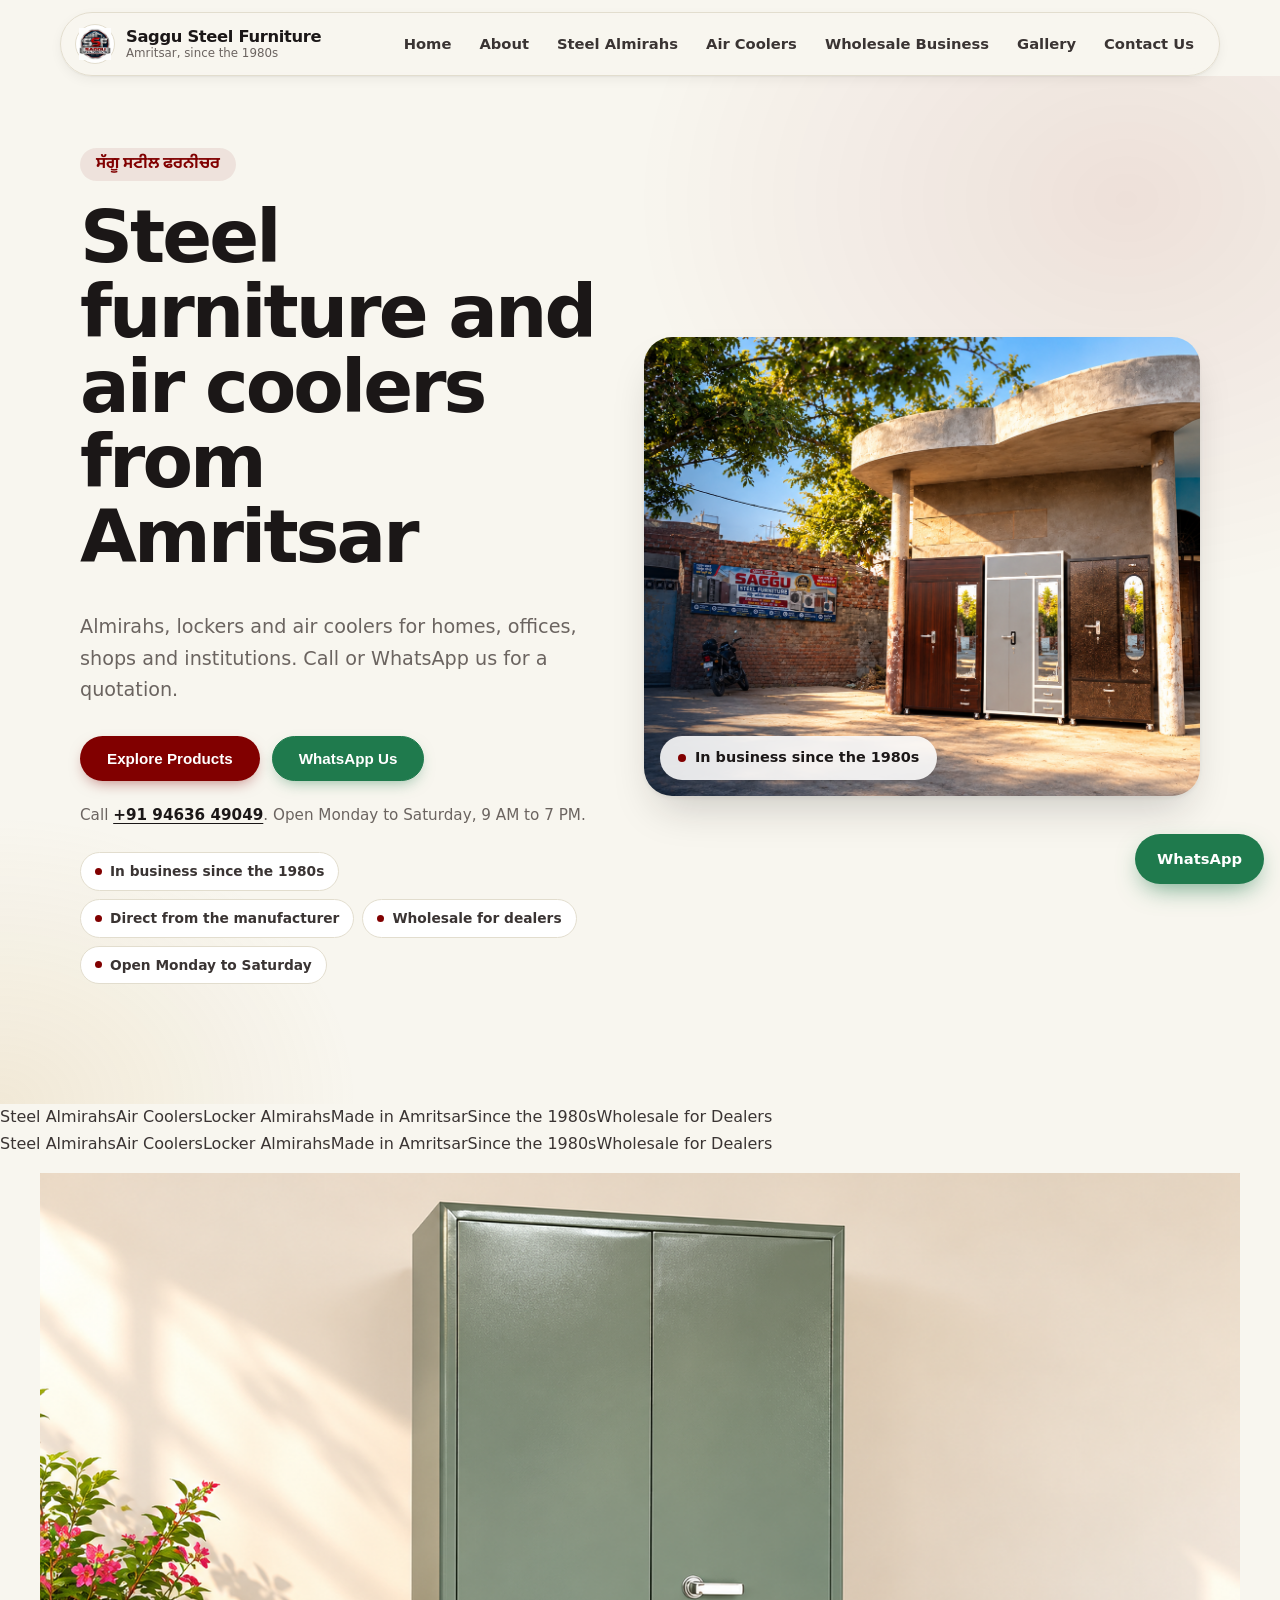
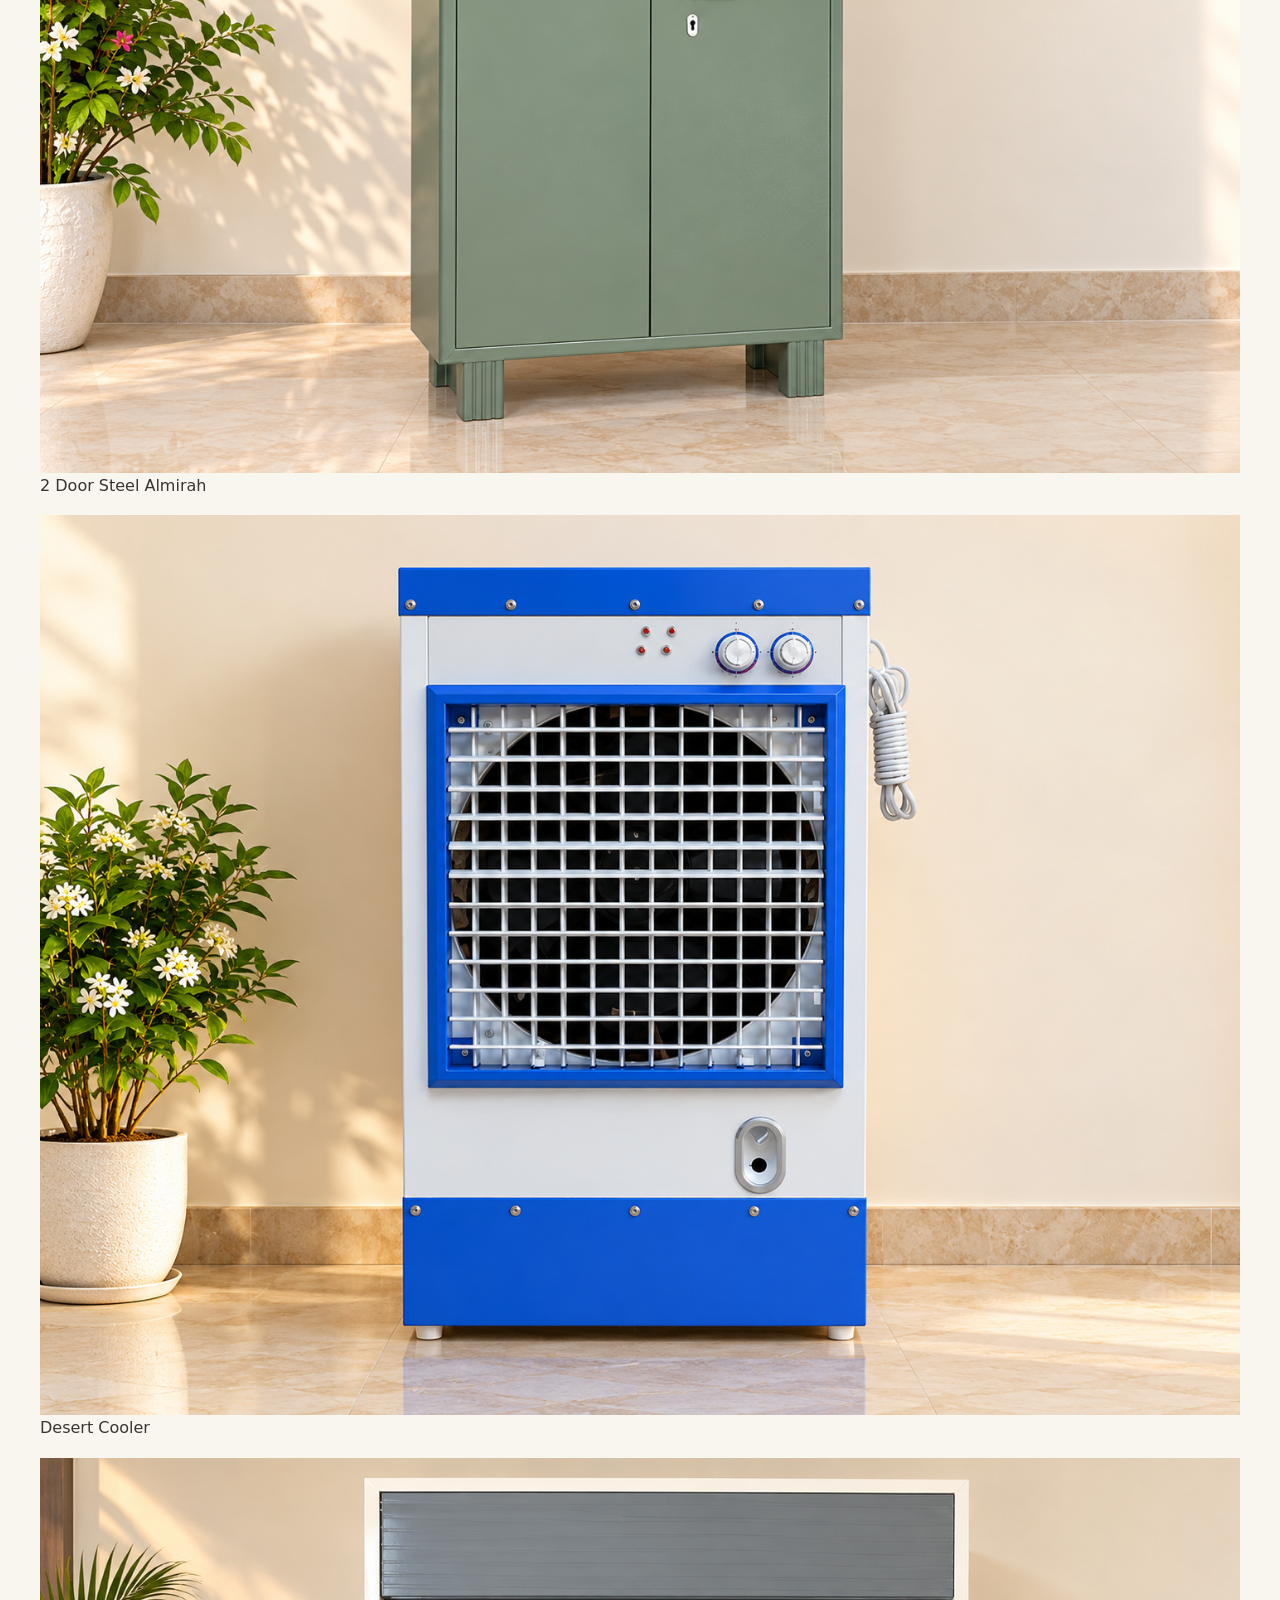
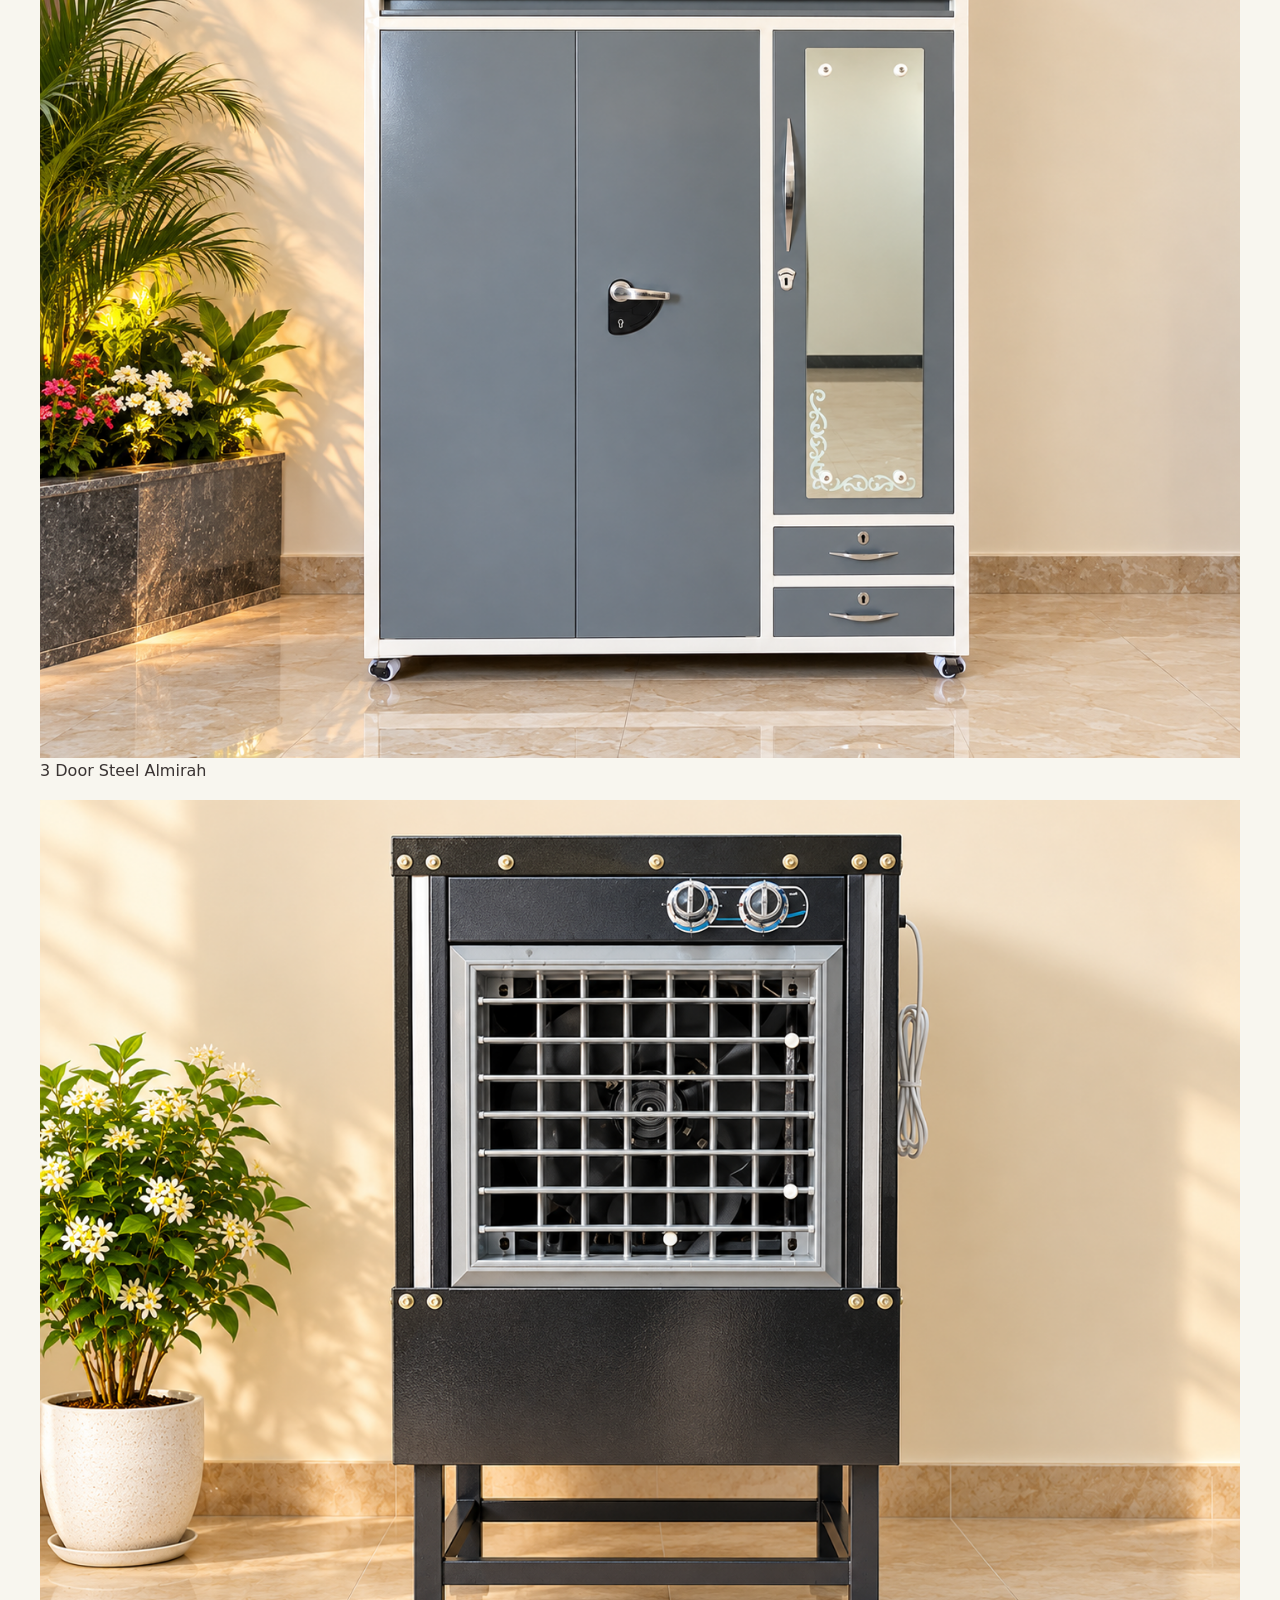
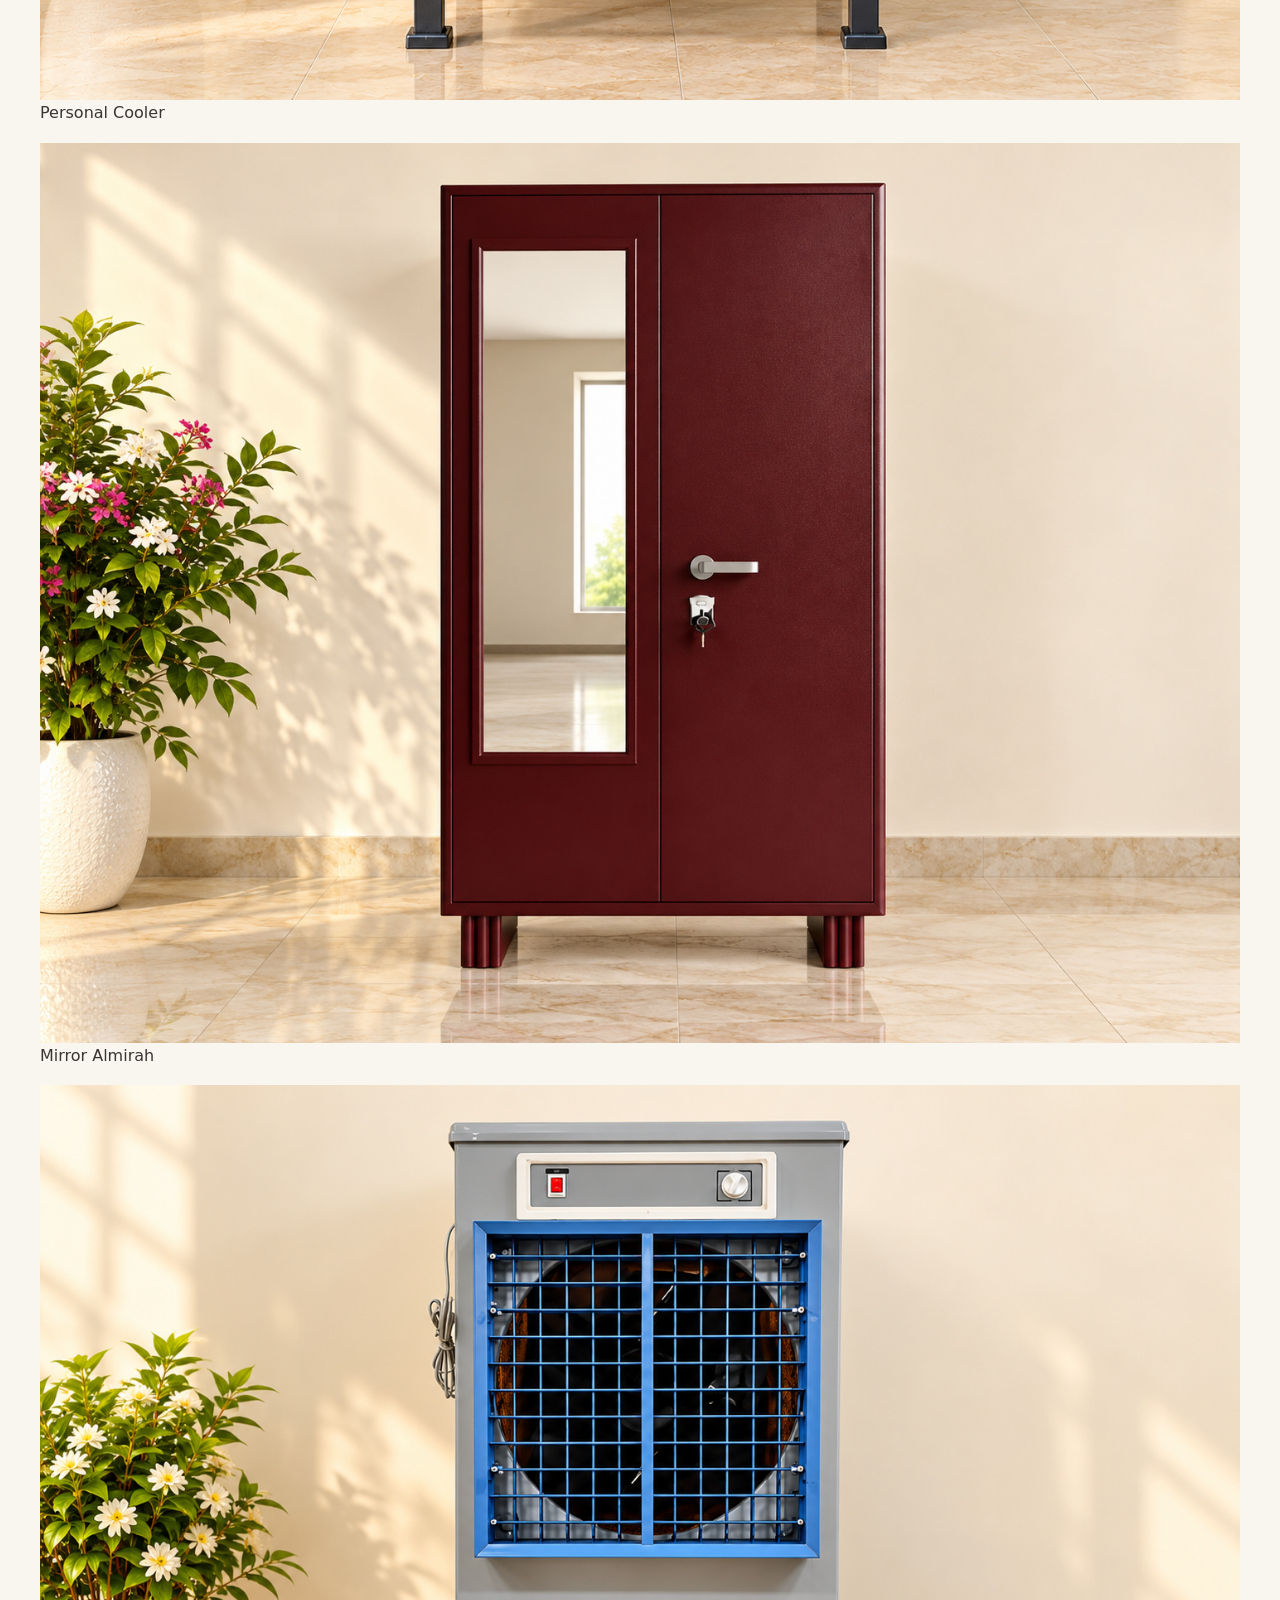
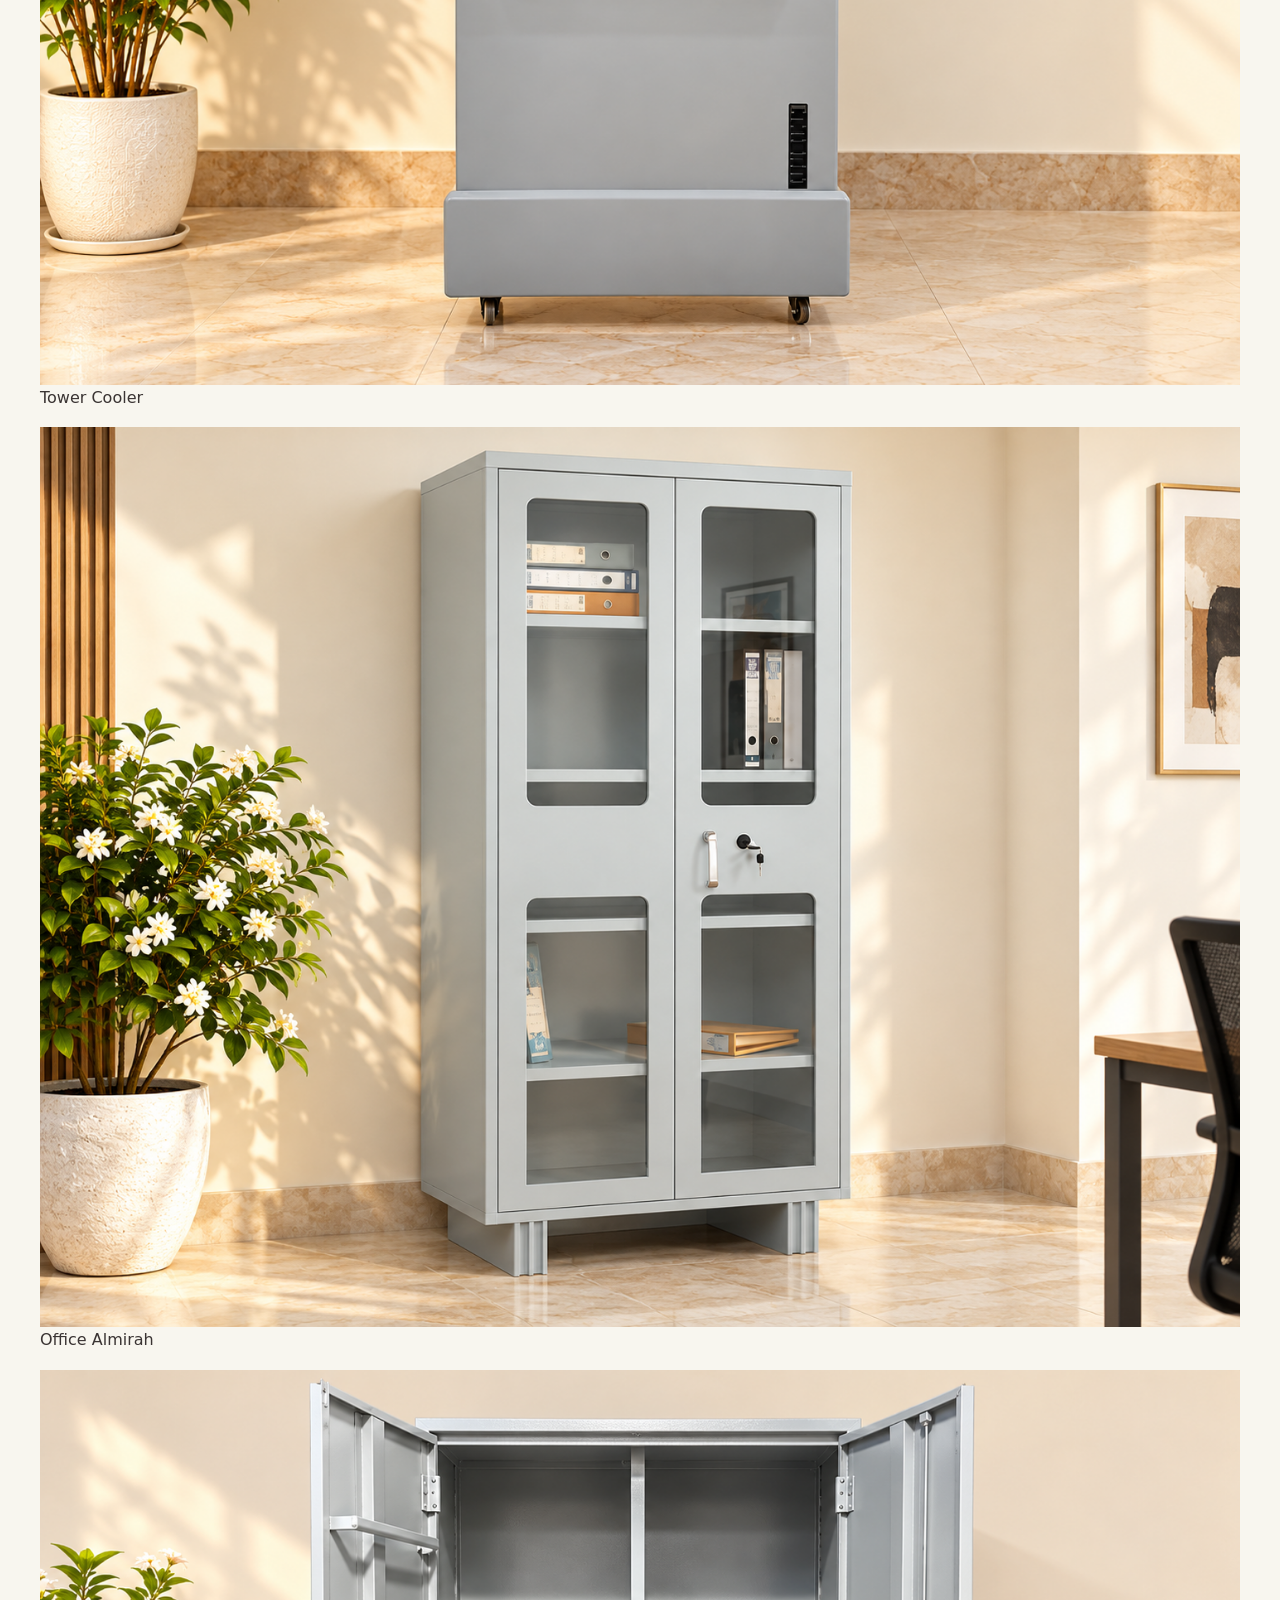
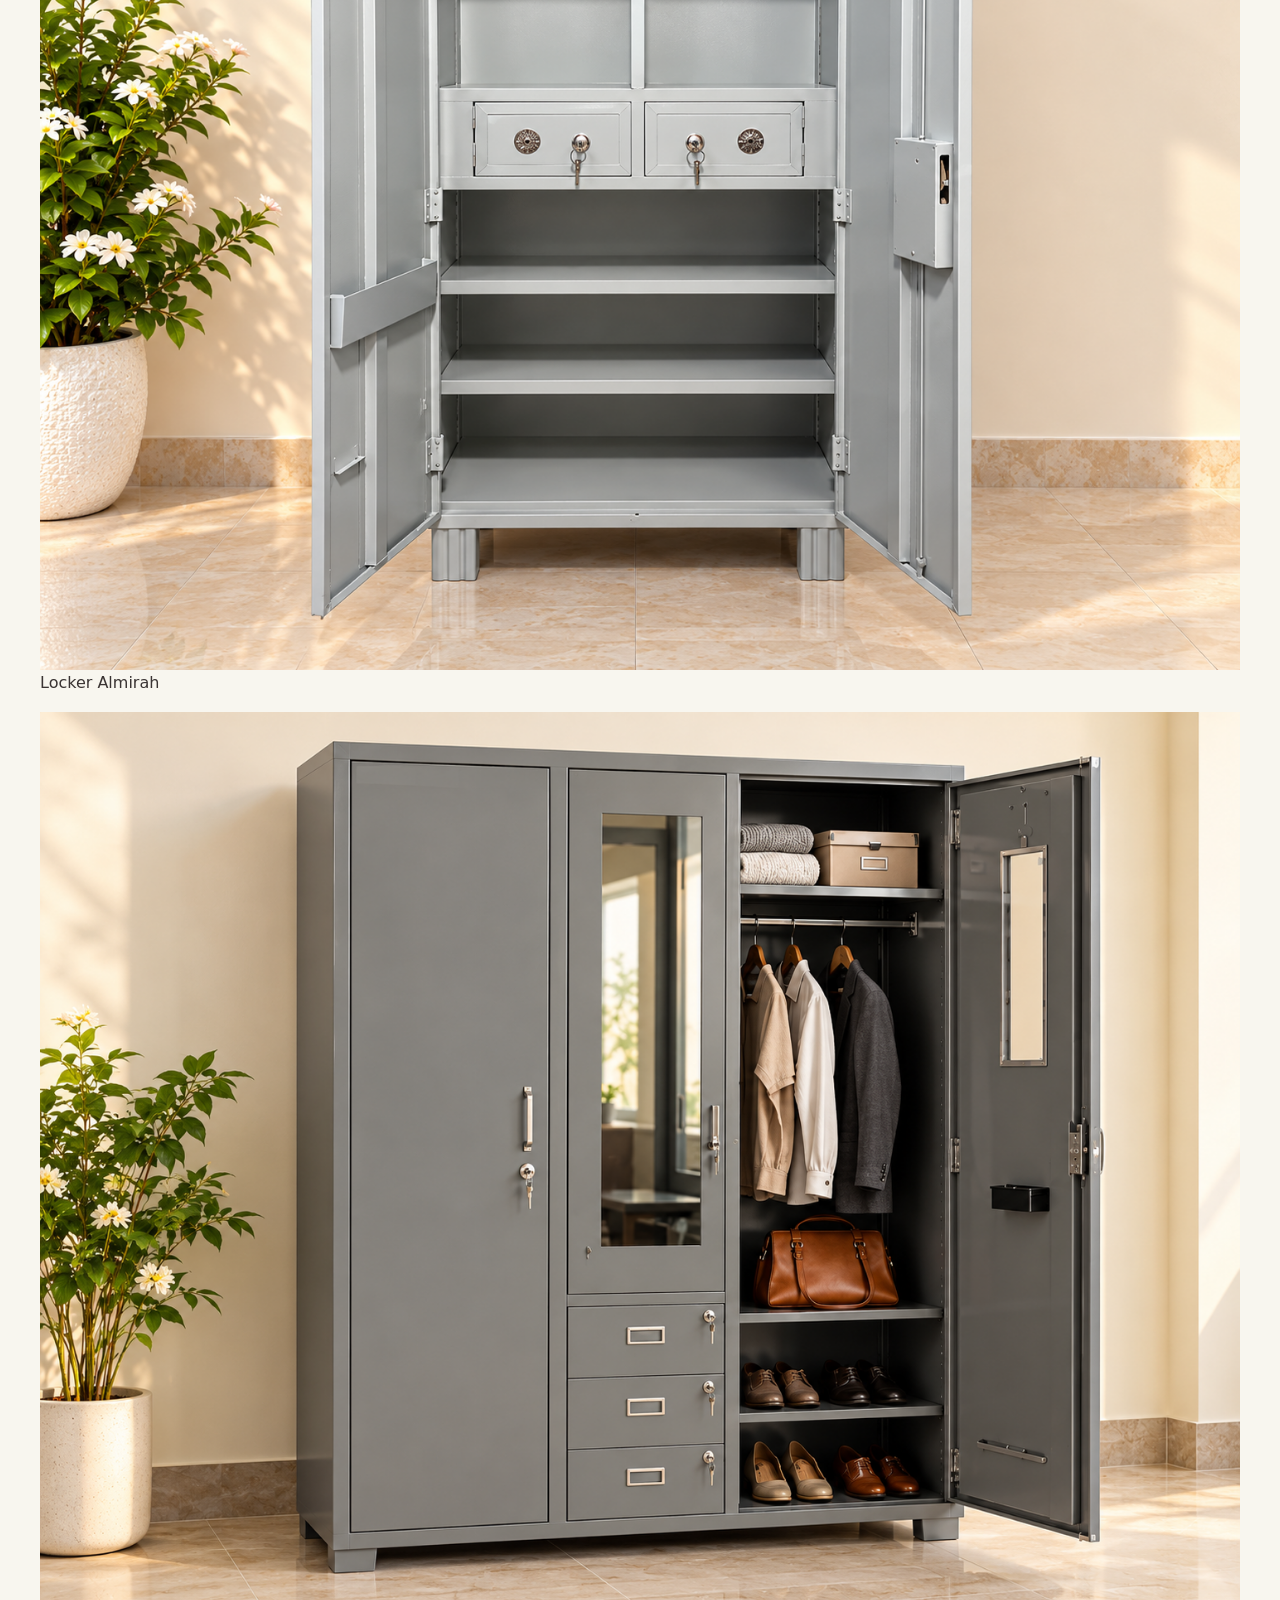
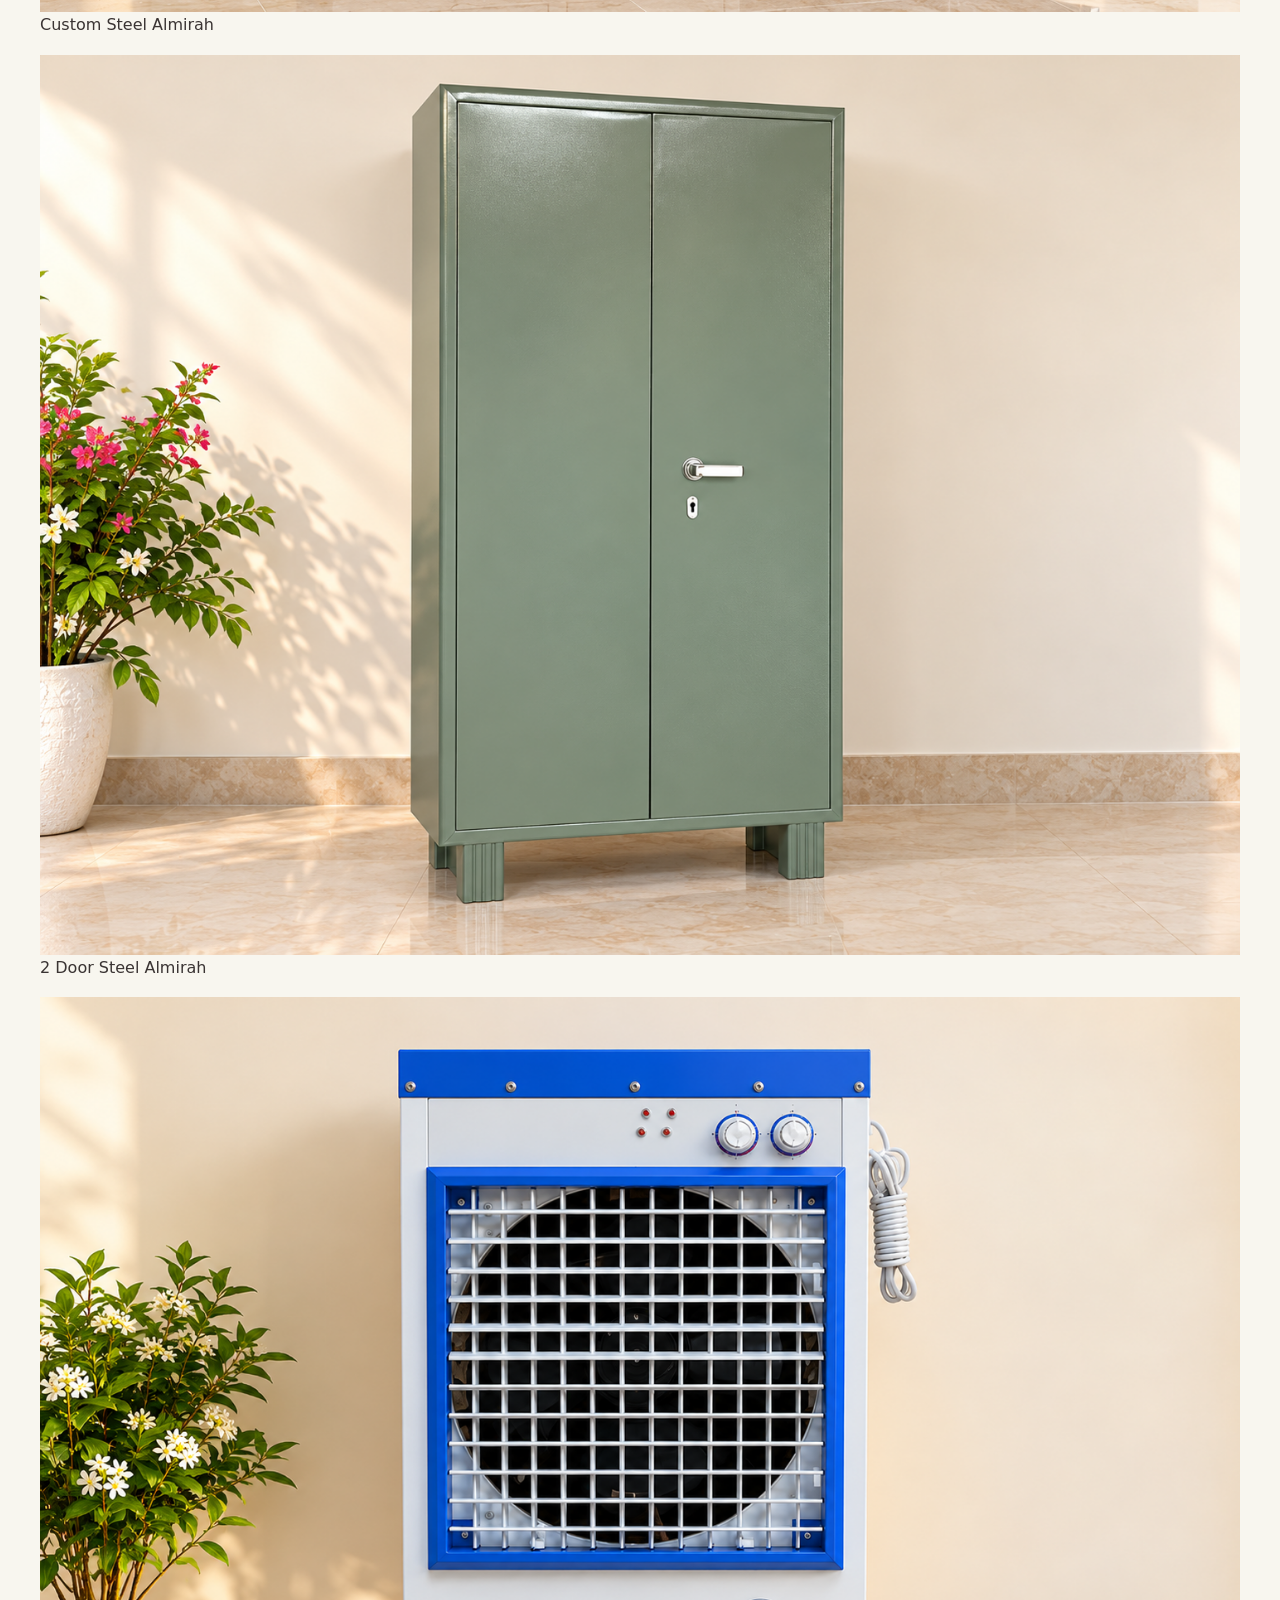
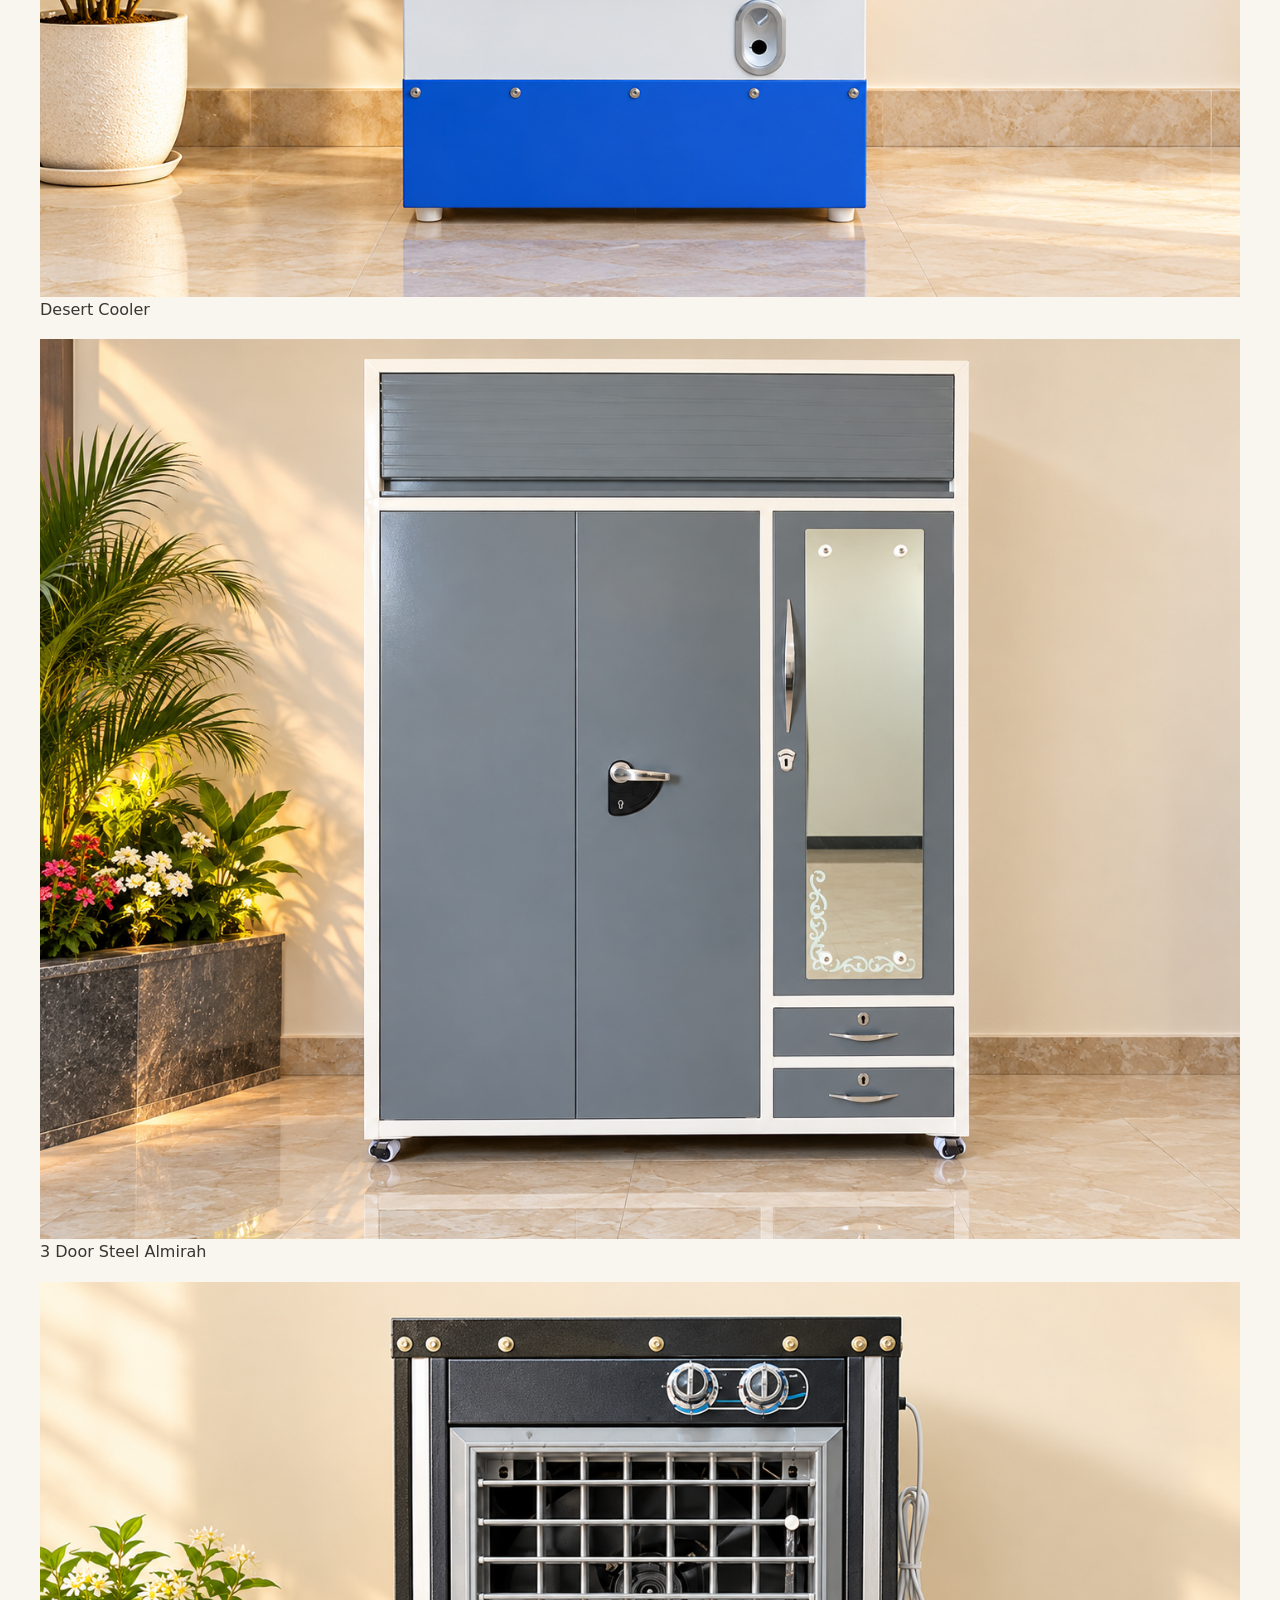
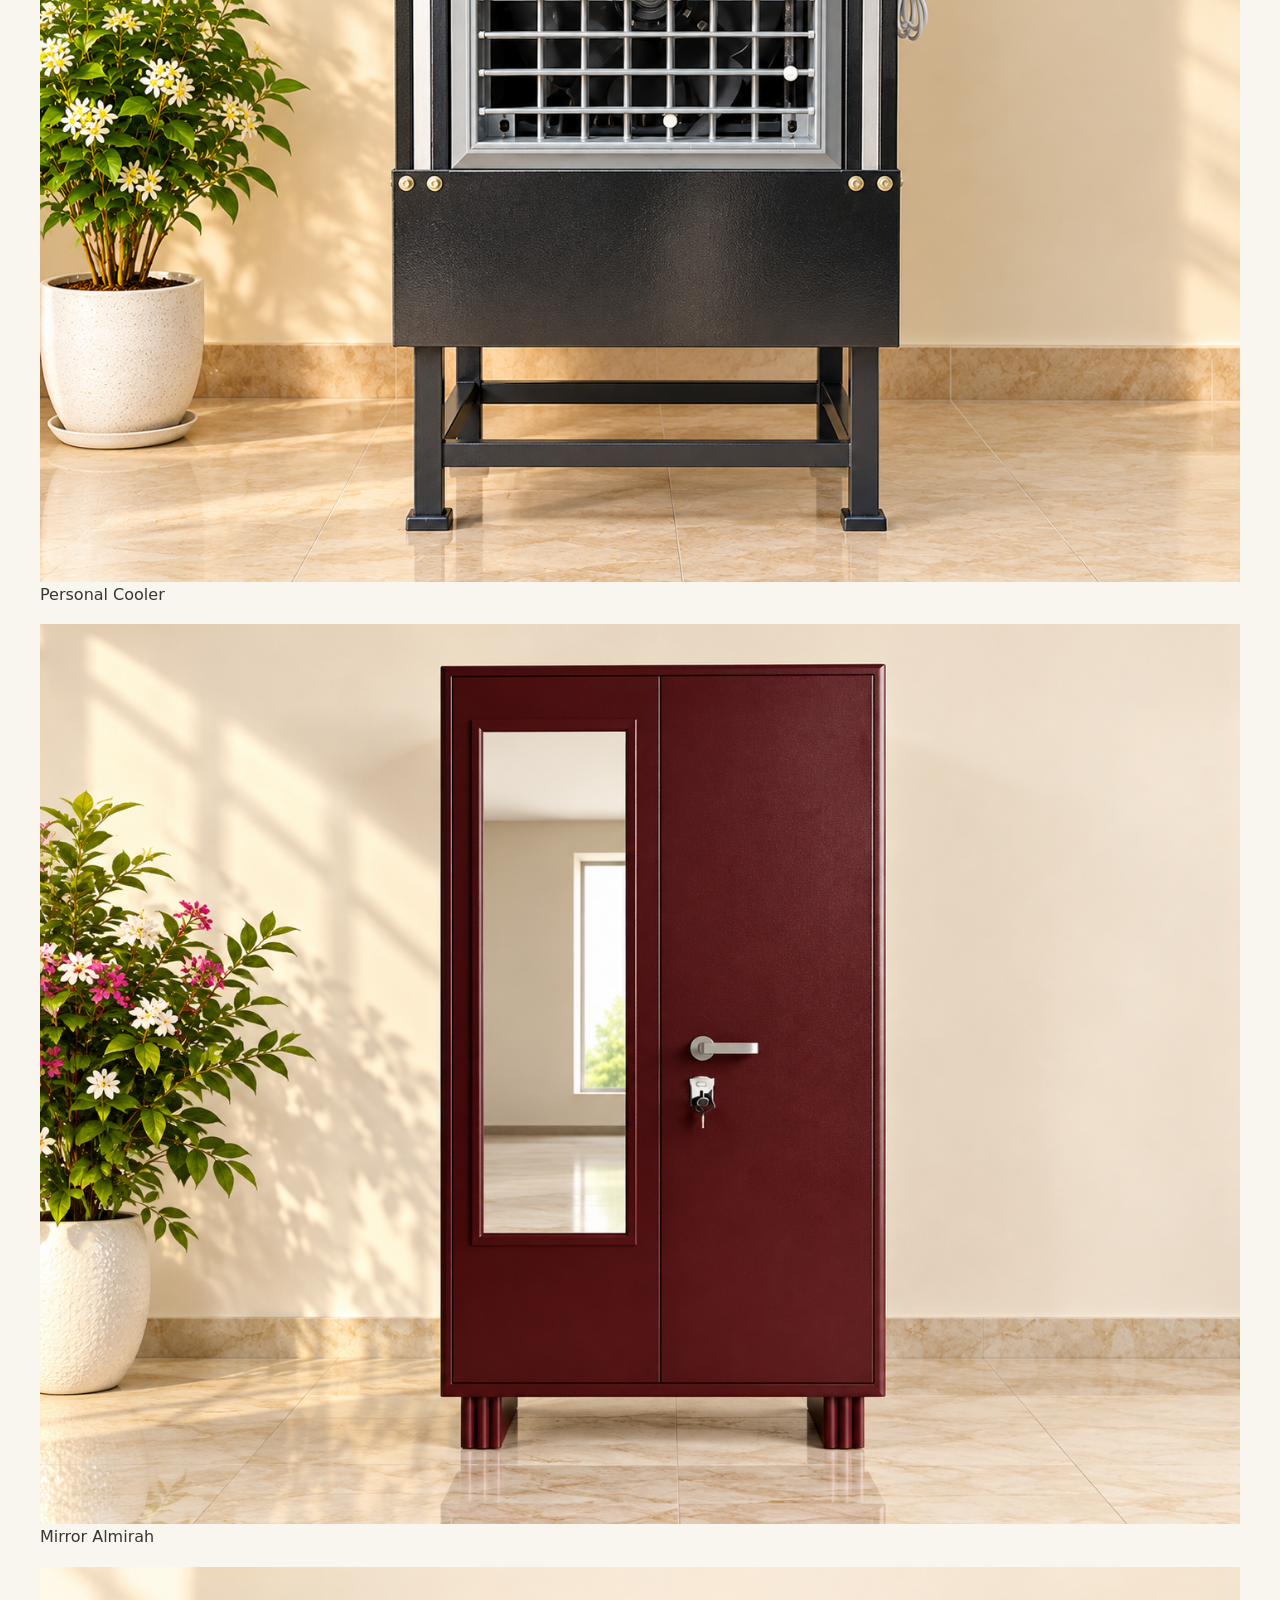
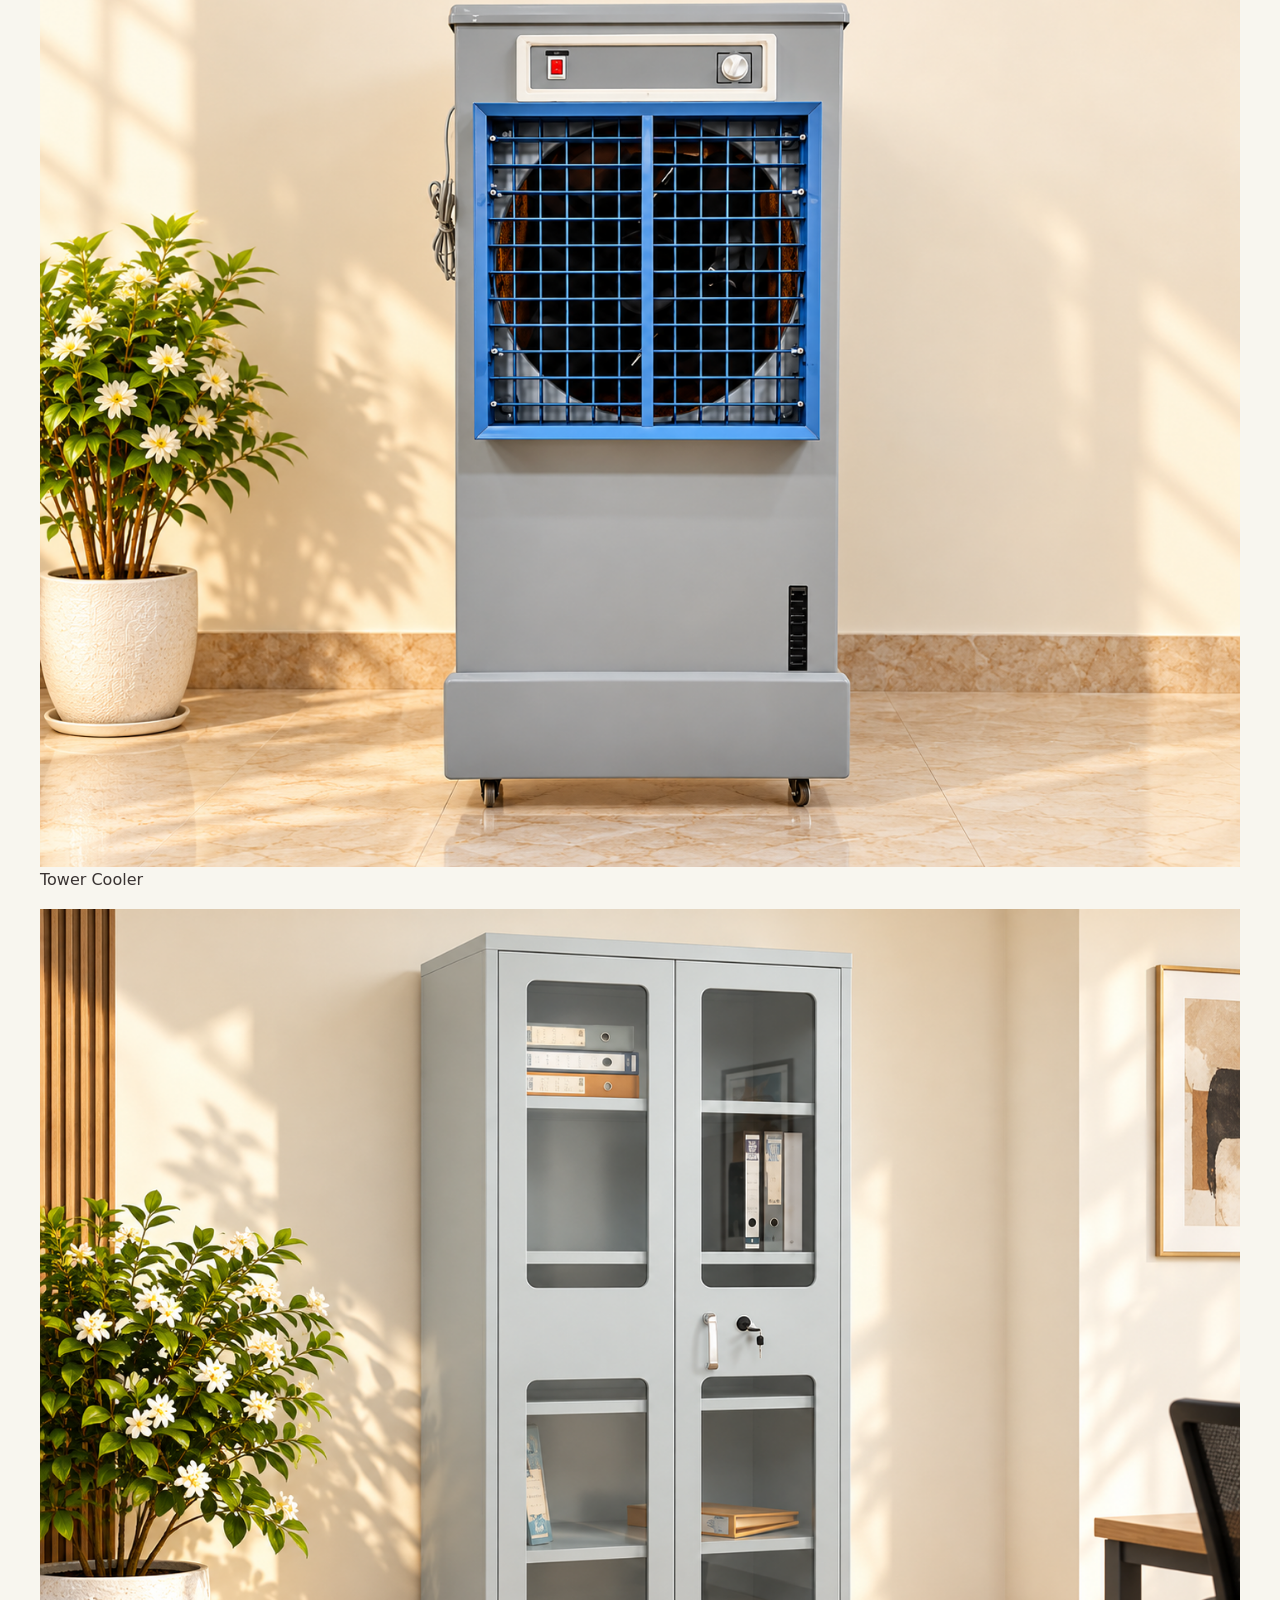
==== commit 23b1a996: "Update greeting from 'Hello' to 'Goodbye'" ====
--- a/index.html
+++ b/index.html
@@ -104,10 +104,7 @@
     <span><b>Saggu Steel Furniture</b><small>Amritsar, since the 1980s</small></span>
   </a>
   <button class="burger" id="burger" aria-expanded="false" aria-controls="menu" aria-label="Open menu"><span></span><span></span><span></span></button>
-  <nav id="menu" aria-label="Main">
-    <a href="#home">Home</a><a href="#products">Products</a><a href="#wholesale">Wholesale</a><a href="#about">About</a><a href="#why">Why Us</a><a href="#gallery">Gallery</a><a href="#testimonials">Reviews</a><a href="#contact">Contact</a>
-    <a class="btn btn-red" href="#contact">Enquire Now</a>
-  </nav>
+  <nav id="menu" aria-label="Main"><a href="#home">Home</a><a href="#about">About</a><a href="/steel-almirahs/">Steel Almirahs</a><a href="/air-coolers/">Air Coolers</a><a href="/wholesale/">Wholesale Business</a><a href="#gallery">Gallery</a><a href="/contact/">Contact Us</a></nav>
 </div></header>
 
 <main id="main">
@@ -118,7 +115,7 @@
     <h1>Steel furniture and air coolers from Amritsar</h1>
     <p class="sub">Almirahs, lockers and air coolers for homes, offices, shops and institutions. Call or WhatsApp us for a quotation.</p>
     <div class="actions">
-      <a class="btn btn-red" href="#products">Explore Products</a>
+      <a class="btn btn-red" href="#types">Explore Products</a>
       <a class="btn btn-line" href="https://wa.me/919463649049" target="_blank" rel="noopener noreferrer">WhatsApp Us</a>
     </div>
     <p class="small">Call <a href="tel:+919463649049">+91 94636 49049</a>. Open Monday to Saturday, 9 AM to 7 PM.</p>
@@ -130,69 +127,31 @@
   </div>
 </section>
 
+<section class="marq" aria-label="Steel almirahs and air coolers from Saggu Steel Furniture">
+  <div class="mq-row mq-text" aria-hidden="true"><div class="mq-track"><div class="mq-group"><span>Steel Almirahs</span><span>Air Coolers</span><span>Locker Almirahs</span><span>Made in Amritsar</span><span>Since the 1980s</span><span>Wholesale for Dealers</span></div><div class="mq-group"><span>Steel Almirahs</span><span>Air Coolers</span><span>Locker Almirahs</span><span>Made in Amritsar</span><span>Since the 1980s</span><span>Wholesale for Dealers</span></div></div></div>
+  <div class="mq-row mq-pics"><div class="mq-track rev"><div class="mq-group"><figure class="mq-i"><div class="ph" data-label="2 Door Steel Almirah"><img src="images/products/2-door-steel-almirah.png" alt="2 Door Steel Almirah" width="1200" height="900" loading="lazy"></div><figcaption>2 Door Steel Almirah</figcaption></figure><figure class="mq-i"><div class="ph" data-label="Desert Cooler"><img src="images/products/desert-cooler.png" alt="Desert Cooler" width="1200" height="900" loading="lazy"></div><figcaption>Desert Cooler</figcaption></figure><figure class="mq-i"><div class="ph" data-label="3 Door Steel Almirah"><img src="images/products/3-door-steel-almirah.png" alt="3 Door Steel Almirah" width="1200" height="900" loading="lazy"></div><figcaption>3 Door Steel Almirah</figcaption></figure><figure class="mq-i"><div class="ph" data-label="Personal Cooler"><img src="images/products/personal-cooler.png" alt="Personal Cooler" width="1200" height="900" loading="lazy"></div><figcaption>Personal Cooler</figcaption></figure><figure class="mq-i"><div class="ph" data-label="Mirror Almirah"><img src="images/products/mirror-almirah.png" alt="Mirror Almirah" width="1200" height="900" loading="lazy"></div><figcaption>Mirror Almirah</figcaption></figure><figure class="mq-i"><div class="ph" data-label="Tower Cooler"><img src="images/products/tower-cooler.png" alt="Tower Cooler" width="1200" height="900" loading="lazy"></div><figcaption>Tower Cooler</figcaption></figure><figure class="mq-i"><div class="ph" data-label="Office Almirah"><img src="images/products/office-almirah.png" alt="Office Almirah" width="1200" height="900" loading="lazy"></div><figcaption>Office Almirah</figcaption></figure><figure class="mq-i"><div class="ph" data-label="Locker Almirah"><img src="images/products/locker-almirah.png" alt="Locker Almirah" width="1200" height="900" loading="lazy"></div><figcaption>Locker Almirah</figcaption></figure><figure class="mq-i"><div class="ph" data-label="Custom Steel Almirah"><img src="images/products/custom-almirah.png" alt="Custom Steel Almirah" width="1200" height="900" loading="lazy"></div><figcaption>Custom Steel Almirah</figcaption></figure></div><div class="mq-group" aria-hidden="true"><figure class="mq-i"><div class="ph" data-label="2 Door Steel Almirah"><img src="images/products/2-door-steel-almirah.png" alt="" width="1200" height="900" loading="lazy"></div><figcaption>2 Door Steel Almirah</figcaption></figure><figure class="mq-i"><div class="ph" data-label="Desert Cooler"><img src="images/products/desert-cooler.png" alt="" width="1200" height="900" loading="lazy"></div><figcaption>Desert Cooler</figcaption></figure><figure class="mq-i"><div class="ph" data-label="3 Door Steel Almirah"><img src="images/products/3-door-steel-almirah.png" alt="" width="1200" height="900" loading="lazy"></div><figcaption>3 Door Steel Almirah</figcaption></figure><figure class="mq-i"><div class="ph" data-label="Personal Cooler"><img src="images/products/personal-cooler.png" alt="" width="1200" height="900" loading="lazy"></div><figcaption>Personal Cooler</figcaption></figure><figure class="mq-i"><div class="ph" data-label="Mirror Almirah"><img src="images/products/mirror-almirah.png" alt="" width="1200" height="900" loading="lazy"></div><figcaption>Mirror Almirah</figcaption></figure><figure class="mq-i"><div class="ph" data-label="Tower Cooler"><img src="images/products/tower-cooler.png" alt="" width="1200" height="900" loading="lazy"></div><figcaption>Tower Cooler</figcaption></figure><figure class="mq-i"><div class="ph" data-label="Office Almirah"><img src="images/products/office-almirah.png" alt="" width="1200" height="900" loading="lazy"></div><figcaption>Office Almirah</figcaption></figure><figure class="mq-i"><div class="ph" data-label="Locker Almirah"><img src="images/products/locker-almirah.png" alt="" width="1200" height="900" loading="lazy"></div><figcaption>Locker Almirah</figcaption></figure><figure class="mq-i"><div class="ph" data-label="Custom Steel Almirah"><img src="images/products/custom-almirah.png" alt="" width="1200" height="900" loading="lazy"></div><figcaption>Custom Steel Almirah</figcaption></figure></div></div></div>
+</section>
+
 <section id="types" class="sec light"><div class="wrap">
   <h2>What are you looking for?</h2>
   <div class="tiles">
-    <a class="tile" href="#products" data-go="Steel Furniture">
+    <a class="tile" href="/steel-almirahs/">
       <span class="ph" data-label="Steel furniture"><img src="images/steel-furniture.png" alt="Steel almirahs and steel furniture made in Amritsar" width="800" height="600" loading="lazy" decoding="async"></span>
       <span class="tile-t"><b>Steel Furniture</b><small>2 door, 3 door, mirror, office and locker almirahs, and custom sizes.</small></span>
     </a>
-    <a class="tile" href="#products" data-go="Air Coolers">
+    <a class="tile" href="/air-coolers/">
       <span class="ph" data-label="Air coolers"><img src="images/air-coolers.png" alt="Desert, tower and commercial air coolers in Amritsar" width="800" height="600" loading="lazy" decoding="async"></span>
       <span class="tile-t"><b>Air Coolers</b><small>Desert, personal, tower, industrial and commercial coolers.</small></span>
     </a>
   </div>
 </div></section>
 
-<section id="products" class="sec coal"><div class="wrap">
-  <h2>Our Products</h2>
-  <p class="lead">Prices are shared on request. Tap Enquire Now on any product to message us on WhatsApp.</p>
-  <div class="tools">
-    <label class="search"><span class="sr">Search products</span><input id="q" type="search" placeholder="Search by product name"></label>
-    <div class="chips" role="group" aria-label="Filter by category">
-      <button class="chip on" data-cat="all" aria-pressed="true">All Products</button>
-      <button class="chip" data-cat="Steel Furniture" aria-pressed="false">Steel Furniture</button>
-      <button class="chip" data-cat="Air Coolers" aria-pressed="false">Air Coolers</button>
-    </div>
-  </div>
-  <p class="count" id="count" aria-live="polite">Showing 9 of 9 products</p>
-  <div class="grid" id="grid">
-<article class="pc" style="animation-delay:0ms"><div class="ph" data-label="2 Door Steel Almirah"><img src="images/products/2-door-steel-almirah.png" alt="2 Door Steel Almirah" loading="lazy" width="1200" height="900"></div><div class="bd"><span class="cat">Steel Furniture</span><h3>2 Door Steel Almirah</h3><p>A practical two door steel almirah for everyday storage.</p><span class="pr">Price on request</span><a class="btn btn-red" href="https://wa.me/919463649049?text=Hello%20Saggu%20Steel%20Furniture%2C%20I%20am%20interested%20in%20your%202%20Door%20Steel%20Almirah.%20Please%20share%20the%20available%20options%2C%20specifications%2C%20and%20price." target="_blank" rel="noopener noreferrer">Enquire Now</a></div></article>
-<article class="pc" style="animation-delay:40ms"><div class="ph" data-label="3 Door Steel Almirah"><img src="images/products/3-door-steel-almirah.png" alt="3 Door Steel Almirah" loading="lazy" width="1200" height="900"></div><div class="bd"><span class="cat">Steel Furniture</span><h3>3 Door Steel Almirah</h3><p>A three door steel almirah with more storage space.</p><span class="pr">Price on request</span><a class="btn btn-red" href="https://wa.me/919463649049?text=Hello%20Saggu%20Steel%20Furniture%2C%20I%20am%20interested%20in%20your%203%20Door%20Steel%20Almirah.%20Please%20share%20the%20available%20options%2C%20specifications%2C%20and%20price." target="_blank" rel="noopener noreferrer">Enquire Now</a></div></article>
-<article class="pc" style="animation-delay:80ms"><div class="ph" data-label="Mirror Almirah"><img src="images/products/mirror-almirah.png" alt="Mirror Almirah" loading="lazy" width="1200" height="900"></div><div class="bd"><span class="cat">Steel Furniture</span><h3>Mirror Almirah</h3><p>Steel almirah with a mirror, suitable for bedrooms.</p><span class="pr">Price on request</span><a class="btn btn-red" href="https://wa.me/919463649049?text=Hello%20Saggu%20Steel%20Furniture%2C%20I%20am%20interested%20in%20your%20Mirror%20Almirah.%20Please%20share%20the%20available%20options%2C%20specifications%2C%20and%20price." target="_blank" rel="noopener noreferrer">Enquire Now</a></div></article>
-<article class="pc" style="animation-delay:120ms"><div class="ph" data-label="Office Almirah"><img src="images/products/office-almirah.png" alt="Office Almirah" loading="lazy" width="1200" height="900"></div><div class="bd"><span class="cat">Steel Furniture</span><h3>Office Almirah</h3><p>Steel almirah for files, records and office storage.</p><span class="pr">Price on request</span><a class="btn btn-red" href="https://wa.me/919463649049?text=Hello%20Saggu%20Steel%20Furniture%2C%20I%20am%20interested%20in%20your%20Office%20Almirah.%20Please%20share%20the%20available%20options%2C%20specifications%2C%20and%20price." target="_blank" rel="noopener noreferrer">Enquire Now</a></div></article>
-<article class="pc" style="animation-delay:160ms"><div class="ph" data-label="Locker Almirah"><img src="images/products/locker-almirah.png" alt="Locker Almirah" loading="lazy" width="1200" height="900"></div><div class="bd"><span class="cat">Steel Furniture</span><h3>Locker Almirah</h3><p>Steel almirah with locker storage for valuables and documents.</p><span class="pr">Price on request</span><a class="btn btn-red" href="https://wa.me/919463649049?text=Hello%20Saggu%20Steel%20Furniture%2C%20I%20am%20interested%20in%20your%20Locker%20Almirah.%20Please%20share%20the%20available%20options%2C%20specifications%2C%20and%20price." target="_blank" rel="noopener noreferrer">Enquire Now</a></div></article>
-<article class="pc" style="animation-delay:200ms"><div class="ph" data-label="Custom Steel Almirah"><img src="images/products/custom-almirah.png" alt="Custom Steel Almirah" loading="lazy" width="1200" height="900"></div><div class="bd"><span class="cat">Steel Furniture</span><h3>Custom Steel Almirah</h3><p>Made to your requirement. Tell us what you need.</p><span class="pr">Price on request</span><a class="btn btn-red" href="https://wa.me/919463649049?text=Hello%20Saggu%20Steel%20Furniture%2C%20I%20would%20like%20to%20enquire%20about%20a%20custom%20steel%20almirah.%20Please%20contact%20me%20to%20discuss%20the%20available%20options%20and%20quotation." target="_blank" rel="noopener noreferrer">Enquire Now</a></div></article>
-<article class="pc" style="animation-delay:240ms"><div class="ph" data-label="Desert Cooler"><img src="images/products/desert-cooler.png" alt="Desert Cooler" loading="lazy" width="1200" height="900"></div><div class="bd"><span class="cat">Air Coolers</span><h3>Desert Cooler</h3><p>Air cooler for larger rooms and hot, dry weather.</p><span class="pr">Price on request</span><a class="btn btn-red" href="https://wa.me/919463649049?text=Hello%20Saggu%20Steel%20Furniture%2C%20I%20am%20interested%20in%20your%20Desert%20Cooler.%20Please%20share%20the%20available%20options%2C%20specifications%2C%20and%20price." target="_blank" rel="noopener noreferrer">Enquire Now</a></div></article>
-<article class="pc" style="animation-delay:280ms"><div class="ph" data-label="Personal Cooler"><img src="images/products/personal-cooler.png" alt="Personal Cooler" loading="lazy" width="1200" height="900"></div><div class="bd"><span class="cat">Air Coolers</span><h3>Personal Cooler</h3><p>Compact air cooler for personal and small-room use.</p><span class="pr">Price on request</span><a class="btn btn-red" href="https://wa.me/919463649049?text=Hello%20Saggu%20Steel%20Furniture%2C%20I%20am%20interested%20in%20your%20Personal%20Cooler.%20Please%20share%20the%20available%20options%2C%20specifications%2C%20and%20price." target="_blank" rel="noopener noreferrer">Enquire Now</a></div></article>
-<article class="pc" style="animation-delay:320ms"><div class="ph" data-label="Tower Cooler"><img src="images/products/tower-cooler.png" alt="Tower Cooler" loading="lazy" width="1200" height="900"></div><div class="bd"><span class="cat">Air Coolers</span><h3>Tower Cooler</h3><p>Slim tower air cooler that saves floor space.</p><span class="pr">Price on request</span><a class="btn btn-red" href="https://wa.me/919463649049?text=Hello%20Saggu%20Steel%20Furniture%2C%20I%20am%20interested%20in%20your%20Tower%20Cooler.%20Please%20share%20the%20available%20options%2C%20specifications%2C%20and%20price." target="_blank" rel="noopener noreferrer">Enquire Now</a></div></article>
-  </div>
-  <div class="empty" id="empty" hidden>
-    <p>No products match your search. Try a different name, or ask us directly.</p>
-    <button class="btn btn-dark" id="clear">Clear Filters</button>
-    <a class="btn btn-red" href="https://wa.me/919463649049?text=Hello%20Saggu%20Steel%20Furniture%2C%20I%20am%20looking%20for%20a%20product%20and%20could%20not%20find%20it%20on%20the%20website." target="_blank" rel="noopener noreferrer">Ask on WhatsApp</a>
-  </div>
-  <button class="btn btn-line" id="clear2" hidden>Clear Filters</button>
-</div></section>
-
 <section id="wholesale" class="sec light"><div class="wrap">
-  <h2>Wholesale for Retailers</h2>
+  <h2>Wholesale for retailers</h2>
   <p class="lead">We are the manufacturer, so shops and dealers can buy directly from us at wholesale prices and start their own retail business.</p>
-  <div class="why w4">
-    <div class="why-i"><h3>Direct from the manufacturer</h3><p>You deal with the people who make the products, with no middlemen in between.</p></div>
-    <div class="why-i"><h3>Wholesale prices</h3><p>Products are supplied to retailers and dealers at wholesale rates.</p></div>
-    <div class="why-i"><h3>Start your retail business</h3><p>Open a steel furniture or air cooler shop with stock you can sell at your own retail price.</p></div>
-    <div class="why-i"><h3>A full product range</h3><p>Almirahs, lockers and air coolers, so your shop can offer more than one product.</p></div>
-  </div>
-  <h3 class="steps-h">How to get started</h3>
-  <ol class="steps">
-    <li class="step"><b>1</b><span>Call or WhatsApp us and tell us you are a retailer or dealer.</span></li>
-    <li class="step"><b>2</b><span>Share the products and quantities you are interested in.</span></li>
-    <li class="step"><b>3</b><span>We send you the wholesale quotation.</span></li>
-  </ol>
   <div class="actions">
-    <a class="btn btn-red" href="https://wa.me/919463649049?text=Hello%20Saggu%20Steel%20Furniture%2C%20I%20am%20a%20retailer%20and%20would%20like%20to%20know%20your%20wholesale%20prices." target="_blank" rel="noopener noreferrer">Ask for Wholesale Prices</a>
-    <a class="btn btn-line" href="tel:+919463649049">Call +91 94636 49049</a>
+    <a class="btn btn-red" href="/wholesale/">See wholesale details</a>
+    <a class="btn btn-line" href="https://wa.me/919463649049?text=Hello%20Saggu%20Steel%20Furniture%2C%20I%20am%20a%20retailer%20and%20would%20like%20to%20know%20your%20wholesale%20prices." target="_blank" rel="noopener noreferrer">Ask for Wholesale Prices</a>
   </div>
 </div></section>
 
@@ -204,7 +163,7 @@
     <p>We focus on durable products and practical storage for homes, offices, shops and institutions. Many people know a steel almirah as an almari or a steel cupboard, and we make all of these in several sizes. If you need something specific, send us an enquiry and we will talk through the options with you.</p>
     <p lang="pa">ਸਟੀਲ ਅਲਮਾਰੀ, ਲਾਕਰ ਅਤੇ ਏਅਰ ਕੂਲਰ, ਅੰਮ੍ਰਿਤਸਰ।</p>
     <p lang="hi">स्टील अलमारी, लॉकर और एयर कूलर, अमृतसर।</p>
-    <a class="btn btn-red" href="#contact">Talk to Us</a>
+    <a class="btn btn-red" href="/contact/">Talk to Us</a>
   </div>
 </div></section>
 
@@ -235,70 +194,13 @@
     <a class="btn btn-red" href="https://wa.me/919463649049" target="_blank" rel="noopener noreferrer">Talk to Us on WhatsApp</a>
   </div>
 </div></section>
-
-<section id="faq" class="sec light"><div class="wrap">
-  <h2>Frequently Asked Questions</h2>
-  <div class="why">
-    <div class="why-i"><h3>Where is Saggu Steel Furniture located?</h3><p>Main Road, near Central Jail, opposite Nirmal Clinic, inside Amandeep School, Fatahpur, Amritsar, Punjab 143001.</p></div>
-    <div class="why-i"><h3>Which products do you sell?</h3><p>Steel almirahs (2 door, 3 door, mirror, office and locker almirahs), storage lockers and air coolers (desert, personal, tower, industrial and commercial).</p></div>
-    <div class="why-i"><h3>Can I order a custom size almirah?</h3><p>Yes. Send us your size and layout on WhatsApp or by phone and we will talk through the options.</p></div>
-    <div class="why-i"><h3>Do you supply to shops and dealers?</h3><p>Yes. We are the manufacturer and supply retailers and dealers at wholesale prices.</p></div>
-    <div class="why-i"><h3>How do I get a quotation?</h3><p>Call +91 94636 49049, message us on WhatsApp, or use the enquiry form below. We share prices on request.</p></div>
-    <div class="why-i"><h3>What are your opening hours?</h3><p>Monday to Saturday, 9:00 AM to 7:00 PM. Closed on Sunday.</p></div>
-  </div>
-</div></section>
-
-<section id="contact" class="sec night"><div class="wrap">
-  <h2>Contact &amp; Enquiry</h2>
-  <p class="lead">Phone and WhatsApp are the fastest ways to reach us. You can also visit the shop.</p>
-  <div class="acts">
-    <a class="btn btn-red" href="tel:+919463649049">Call Now</a>
-    <a class="btn btn-line" href="https://wa.me/919463649049?text=Hello%20Saggu%20Steel%20Furniture%2C%20I%20have%20a%20question%20about%20your%20products." target="_blank" rel="noopener noreferrer">WhatsApp Us</a>
-    <a class="btn btn-line" href="#form" id="quoteBtn">Get a Quote</a>
-    <a class="btn btn-line" href="https://www.google.com/maps/search/?api=1&amp;query=Saggu+Steel+Furniture+Amritsar" target="_blank" rel="noopener noreferrer">Get Directions</a>
-    <a class="btn btn-line" href="mailto:saggusteelfurniture@gmail.com">Email Us</a>
-  </div>
-  <div class="cgrid">
-    <form id="form" class="formc" novalidate>
-      <h3>Send an Enquiry</h3>
-      <div class="f"><label for="fn">Full Name *</label><input id="fn" name="name" autocomplete="name" required><small class="err" id="e-fn"></small></div>
-      <div class="f"><label for="fp">Phone Number *</label><input id="fp" name="phone" type="tel" inputmode="tel" autocomplete="tel" placeholder="10-digit mobile number" required><small class="err" id="e-fp"></small></div>
-      <div class="f"><label for="fe">Email Address (optional)</label><input id="fe" name="email" type="email" autocomplete="email"><small class="err" id="e-fe"></small></div>
-      <div class="f"><label for="fpr">Product of Interest *</label><select id="fpr" name="product" required></select><small class="err" id="e-fpr"></small></div>
-      <div class="f"><label for="fm">Message *</label><textarea id="fm" name="message" rows="4" required></textarea><small class="err" id="e-fm"></small></div>
-      <div class="sendrow">
-        <button class="btn btn-red" type="submit" name="via" value="wa">Send on WhatsApp</button>
-        <button class="btn btn-dark" type="submit" name="via" value="mail">Send by Email</button>
-      </div>
-      <p class="hint">Send by Email delivers your enquiry directly to our inbox. WhatsApp opens a message for you to send.</p>
-      <p class="status" id="status" role="status" aria-live="polite"></p>
-    </form>
-    <div class="side">
-      <div class="side-card">
-        <h3>Phone Numbers</h3>
-        <div class="crow"><span>+91 94636 49049</span><a class="mini m-call" href="tel:+919463649049">Call</a><button class="mini m-copy" type="button" data-copy="+91 94636 49049">Copy</button></div>
-        <div class="crow"><span>+91 96463 60664</span><a class="mini m-call" href="tel:+919646360664">Call</a><button class="mini m-copy" type="button" data-copy="+91 96463 60664">Copy</button></div>
-        <div class="crow"><span>+91 84373 51510</span><a class="mini m-call" href="tel:+918437351510">Call</a><button class="mini m-copy" type="button" data-copy="+91 84373 51510">Copy</button></div>
-      </div>
-      <div class="side-card">
-        <h3>Address</h3>
-        <address>Main Road, near Central Jail, opposite Nirmal Clinic, inside Amandeep School, Fatahpur, Amritsar, Punjab 143001, India.</address>
-        <button class="mini m-copy" type="button" data-copy="Main Road, near Central Jail, opposite Nirmal Clinic, inside Amandeep School, Fatahpur, Amritsar, Punjab 143001, India.">Copy Address</button>
-      </div>
-      <div class="side-card">
-        <h3>Business Hours <span id="open" class="badge"></span></h3>
-        <ul class="hours"><li><span>Monday to Saturday</span><span>9:00 AM to 7:00 PM</span></li><li><span>Sunday</span><span>Closed</span></li></ul>
-      </div>
-    </div>
-  </div>
-  <div class="map"><iframe src="https://www.google.com/maps/embed?pb=!1m18!1m12!1m3!1d3398.2879520614556!2d74.84578717451193!3d31.5985686432764!2m3!1f0!2f0!3f0!3m2!1i1024!2i768!4f13.1!3m3!1m2!1s0x39197b34e6bc4ad3%3A0x9e3f9b3f39338996!2sSaggu%20Steel%20Furniture!5e0!3m2!1sen!2sin!4v1793072708967!5m2!1sen!2sin" width="600" height="450" style="border:0;" allowfullscreen="" loading="lazy" referrerpolicy="strict-origin-when-cross-origin" title="Saggu Steel Furniture location on Google Maps"></iframe></div>
-</div></section>
+<section class="sec dark"><div class="wrap"><h2>Ready to enquire?</h2><p class="lead">Call or WhatsApp us for a quotation, or send an enquiry and we will get back to you.</p><div class="actions"><a class="btn btn-red" href="tel:+919463649049">Call +91 94636 49049</a><a class="btn btn-line" href="https://wa.me/919463649049?text=Hello%20Saggu%20Steel%20Furniture%2C%20I%20have%20a%20question%20about%20your%20products." target="_blank" rel="noopener noreferrer">WhatsApp Us</a><a class="btn btn-line" href="/contact/">Send an Enquiry</a></div></div></section>
 </main>
 
 <footer><div class="wrap fgrid">
   <div><h3>Saggu Steel Furniture</h3><p lang="pa" class="gur-f">ਸੱਗੂ ਸਟੀਲ ਫਰਨੀਚਰ</p><p>Steel almirahs, storage lockers and air coolers in Amritsar, since the 1980s.</p></div>
-  <div><h3>Quick Links</h3><a href="#about">About</a><a href="#products">Products</a><a href="#wholesale">Wholesale</a><a href="#faq">FAQ</a><a href="#gallery">Gallery</a><a href="#contact">Contact</a></div>
-  <div><h3>Products</h3><a href="#products" data-go="Steel Furniture">Steel Furniture</a><a href="#products" data-go="Air Coolers">Air Coolers</a></div>
+  <div><h3>Quick Links</h3><a href="/#about">About</a><a href="/#gallery">Gallery</a><a href="/contact/">Contact</a></div>
+  <div><h3>Products</h3><a href="/steel-almirahs/">Steel Almirahs</a><a href="/air-coolers/">Air Coolers</a><a href="/wholesale/">Wholesale</a></div>
   <div><h3>Contact</h3><a href="tel:+919463649049">+91 94636 49049</a><a href="tel:+919646360664">+91 96463 60664</a><a href="tel:+918437351510">+91 84373 51510</a><a href="mailto:saggusteelfurniture@gmail.com">saggusteelfurniture@gmail.com</a><a href="https://wa.me/919463649049" target="_blank" rel="noopener noreferrer">WhatsApp</a>
     <p>Main Road, near Central Jail, opposite Nirmal Clinic, inside Amandeep School, Fatahpur, Amritsar, Punjab 143001, India.</p><p>Monday to Saturday, 9:00 AM to 7:00 PM. Sunday closed.</p></div>
 </div><p class="copy">&copy; <span id="yr">2026</span> Saggu Steel Furniture. All rights reserved.</p></footer>
@@ -306,7 +208,6 @@
 <a class="fab" href="https://wa.me/919463649049" target="_blank" rel="noopener noreferrer" aria-label="Chat on WhatsApp">WhatsApp</a>
 <button id="top" aria-label="Back to top" hidden>&#8593;</button>
 <dialog id="lb" aria-label="Photo viewer"><button id="lbx" aria-label="Close">&times;</button><button id="lbp" aria-label="Previous photo">&#8249;</button><div id="lbi"></div><button id="lbn" aria-label="Next photo">&#8250;</button><p id="lbc"></p></dialog>
-<script src="https://cdn.jsdelivr.net/npm/@emailjs/browser@4/dist/email.min.js"></script>
 <script src="script.js"></script>
 </body>
 </html>
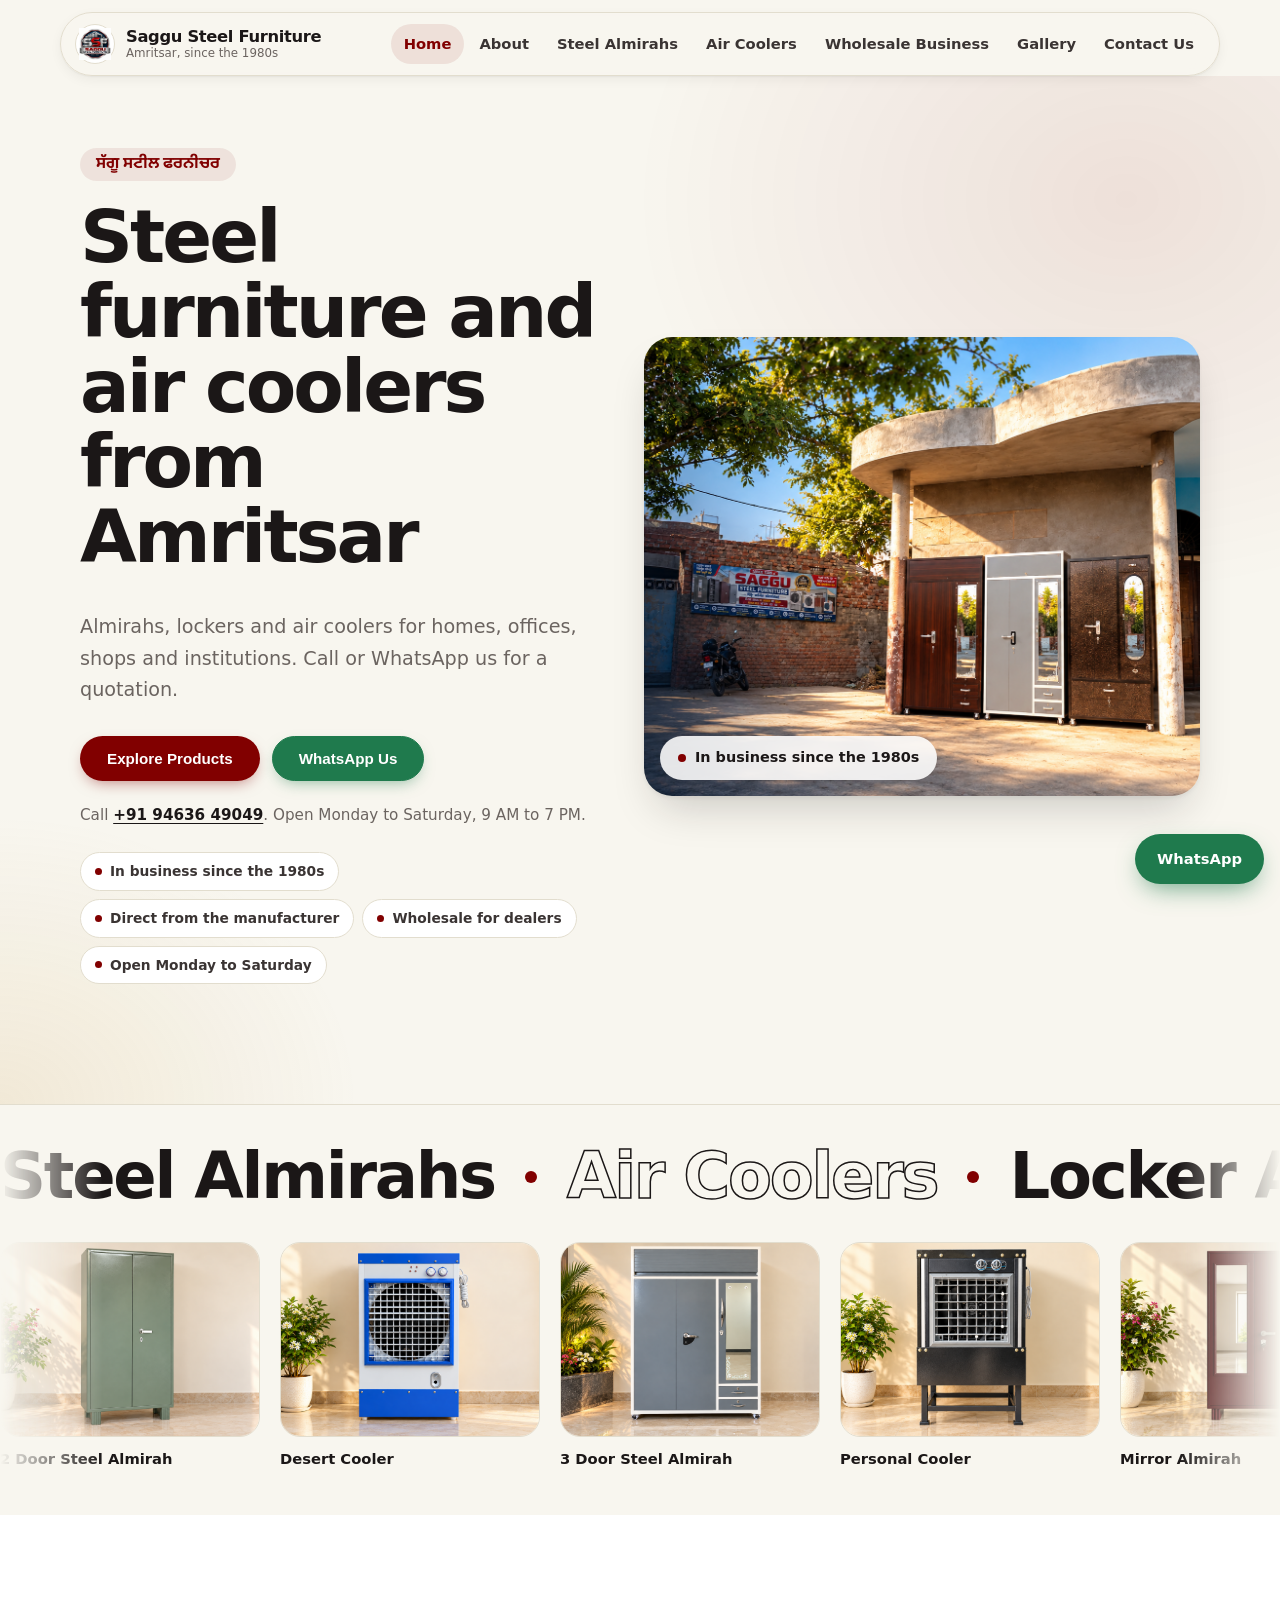
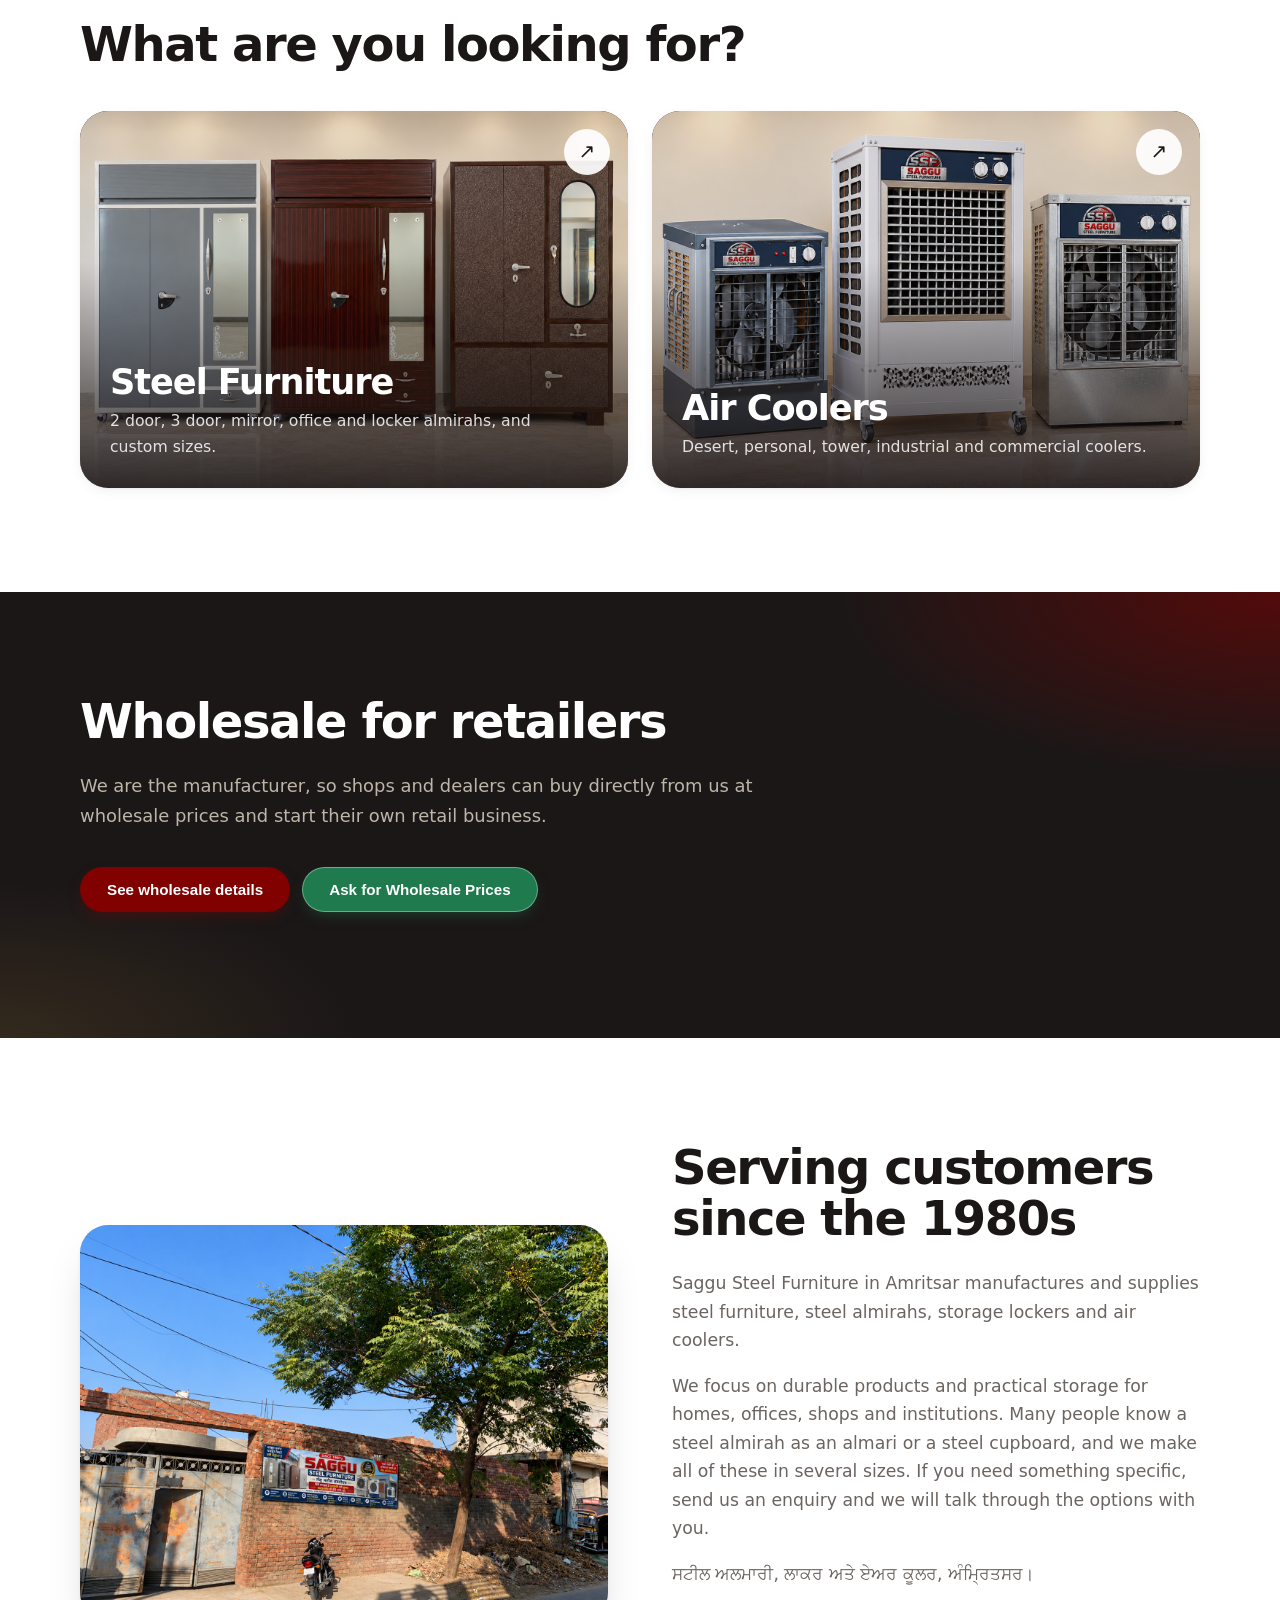
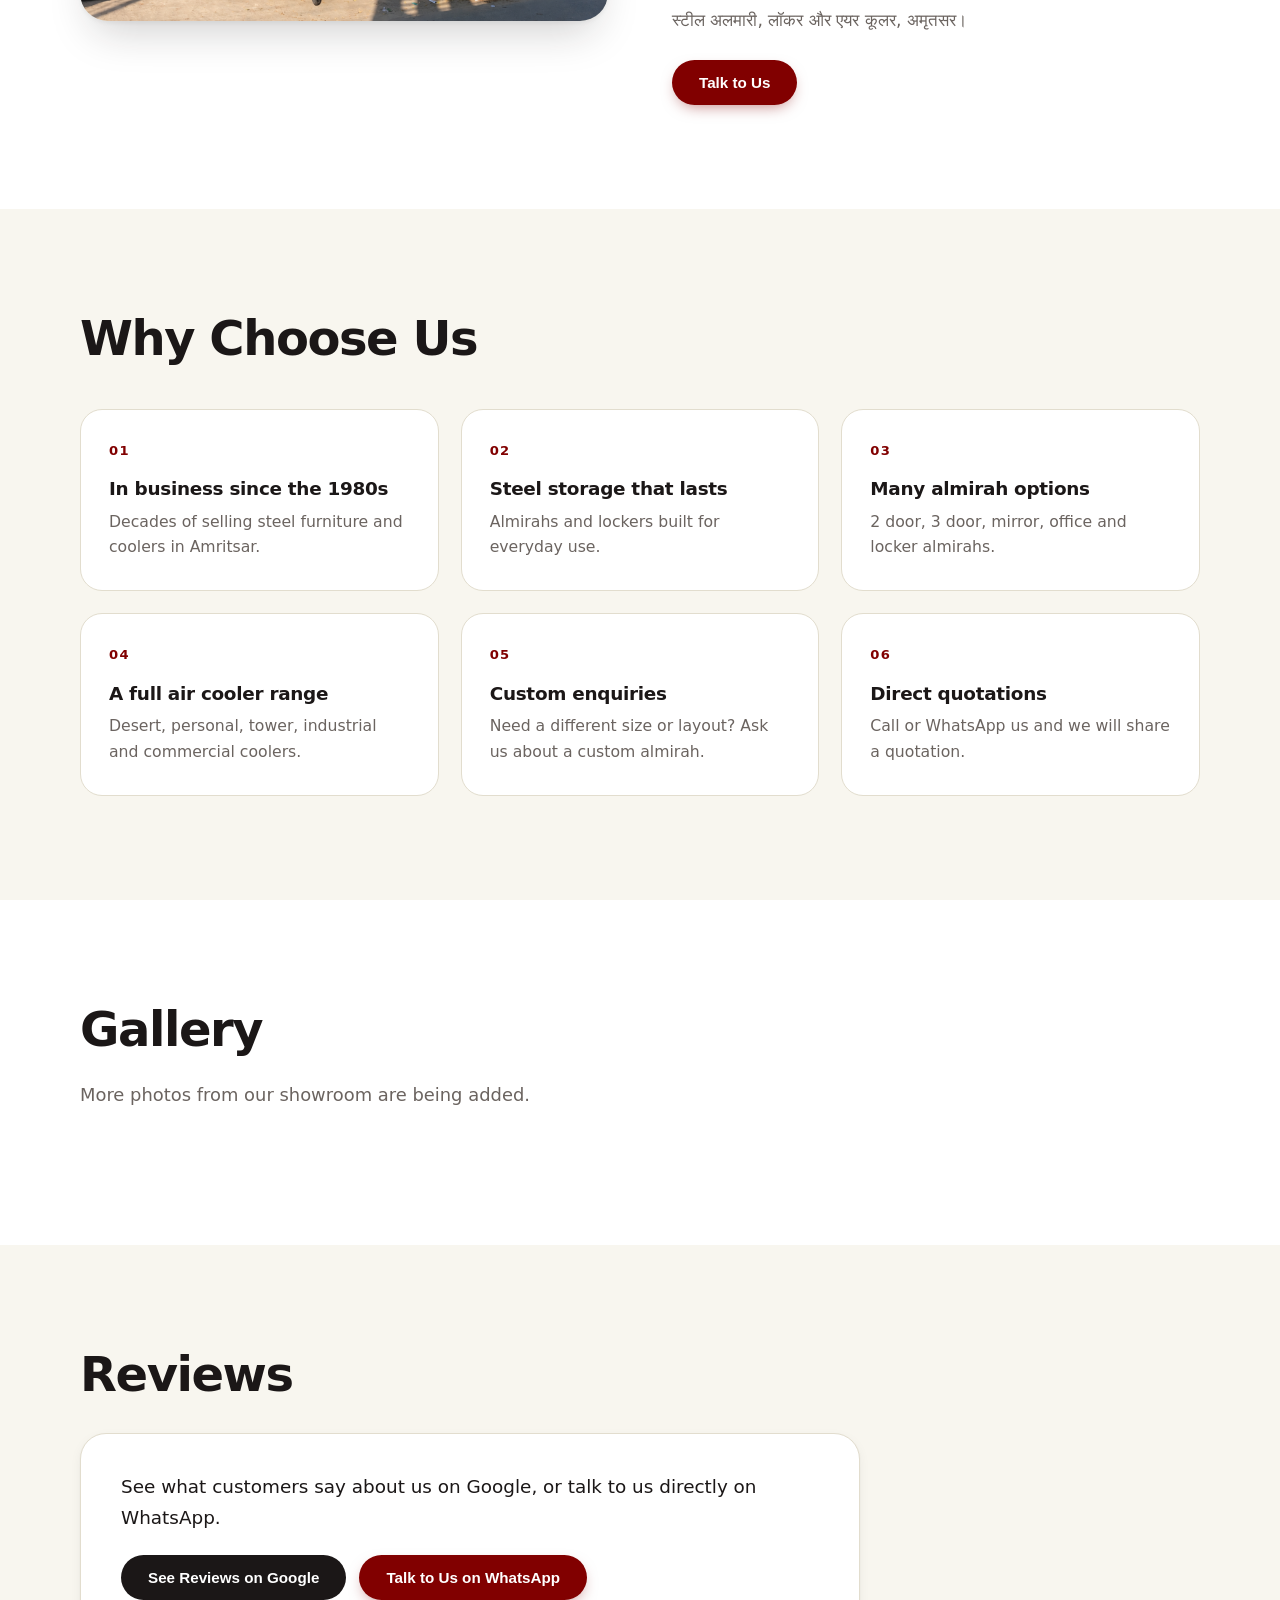
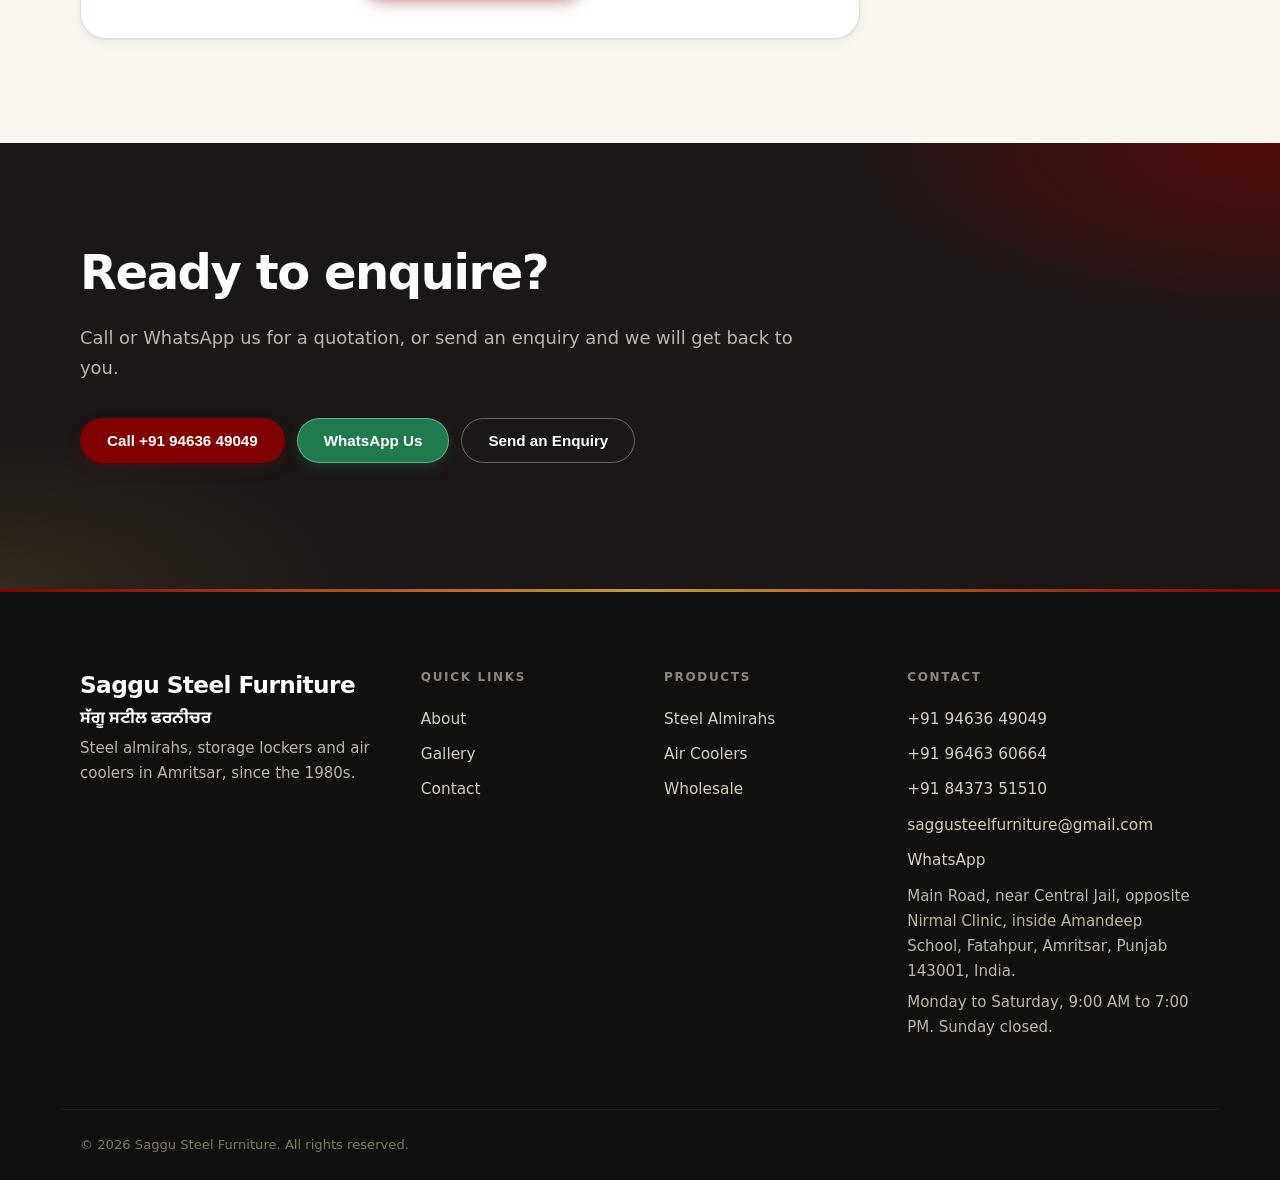
==== commit 62974047: "Revise favicon links in index.html Updated favicon links to include sizes and types." ====
--- a/index.html
+++ b/index.html
@@ -34,9 +34,10 @@
 <meta name="twitter:image" content="https://saggusteelfurniture.page/images/hero.png">
 
 <!-- Favicons: create these files in the site root (see notes) -->
-<link rel="icon" href="/favicon.ico" sizes="48x48">
-<link rel="icon" href="/favicon-48x48.png" type="image/png" sizes="48x48">
-<link rel="icon" href="/favicon-192.png" type="image/png" sizes="192x192">
+<!-- Favicons -->
+<link rel="icon" href="/favicon.ico" sizes="any">
+<link rel="icon" type="image/png" sizes="48x48" href="/favicon-48x48.png">
+<link rel="icon" type="image/png" sizes="192x192" href="/favicon-192.png">
 <link rel="apple-touch-icon" href="/apple-touch-icon.png">
 
 <link rel="preconnect" href="https://fonts.googleapis.com">
--- a/style.css
+++ b/style.css
@@ -161,7 +161,7 @@
 .map{margin-top:28px;aspect-ratio:21/9;min-height:260px;border-radius:26px;overflow:hidden;border:1px solid var(--line);background:var(--cream)}.map iframe{width:100%;height:100%;display:block;border:0}
 
 /* Footer and floating buttons */
-footer{background:var(--ink);color:#BDB6A8;padding:72px 0 0;border-radius:36px 36px 0 0;--focus:#fff}
+footer{background:var(--ink);color:#BDB6A8;padding:72px 0 0;--focus:#fff}
 .fgrid{display:grid;grid-template-columns:repeat(auto-fit,minmax(210px,1fr));gap:36px}
 footer h3{color:#fff;font-size:1rem;letter-spacing:0}
 footer a{display:block;text-decoration:none;padding:3px 0;overflow-wrap:anywhere;transition:color .2s}footer a:hover{color:#fff}footer p{margin:6px 0;font-size:.94rem}
@@ -190,3 +190,61 @@
   .steps{grid-template-columns:1fr}.testi{padding:28px 24px}.formc{padding:26px 22px}
 }
 @media(prefers-reduced-motion:reduce){html{scroll-behavior:auto}*,*::before,*::after{animation:none!important;transition:none!important}}
+
+/* Inner pages */
+.dark{position:relative;overflow:hidden;background:var(--ink);color:#CFC8B8}
+.dark::before{content:"";position:absolute;inset:0;background:radial-gradient(50% 60% at 100% 0,rgba(129,0,0,.55),transparent 70%),radial-gradient(40% 50% at 0 100%,rgba(199,154,67,.14),transparent 70%);pointer-events:none}
+.dark .wrap{position:relative}
+.dark h2,.dark h3{color:#fff}.dark .lead{color:#BDB6A8}
+.dark .why-i{background:rgba(255,255,255,.05);border-color:rgba(255,255,255,.1);box-shadow:none}
+.dark .why-i p{color:#BDB6A8}.dark .why-i::before{color:var(--gold)}
+.dark .step{background:transparent;border-color:rgba(255,255,255,.14);box-shadow:none}.dark .step b{color:var(--gold)}
+.dark .btn-line{color:#fff;border-color:rgba(255,255,255,.35)}.dark .btn-line:hover{background:#fff;color:var(--ink)}
+.dark .actions{margin-top:36px}
+.alt{background:#fff}
+.phero{padding:56px 0 72px;background:radial-gradient(55% 60% at 92% 0,rgba(129,0,0,.09),transparent 70%),radial-gradient(40% 50% at 0 100%,rgba(199,154,67,.14),transparent 70%),var(--bg)}
+.phero .wrap>*{animation:up .8s cubic-bezier(.2,.7,.2,1) both}
+.crumbs{font-size:.86rem;color:var(--muted);margin-bottom:20px}.crumbs a{text-underline-offset:3px}.crumbs a:hover{color:var(--wine)}.crumbs span{margin:0 8px;opacity:.5}
+.phero h1{max-width:15em}.phero .sub{max-width:36em}
+.lead+.grid{margin-top:36px}.lead+.why{margin-top:36px}
+.prose{max-width:46em}.prose p{color:var(--muted);font-size:1.08rem}
+.checks{list-style:none;margin:22px 0 0;padding:0;display:grid;gap:12px}.checks li{position:relative;padding-left:34px}
+.checks li::before{content:"\2713";position:absolute;left:0;top:.15em;width:22px;height:22px;border-radius:50%;background:rgba(129,0,0,.1);color:var(--wine);font-weight:800;font-size:.78rem;display:grid;place-items:center}
+.prose .actions{margin-top:28px}
+a.why-i{display:block;text-decoration:none;color:inherit}a.why-i h3::after{content:" \2192";color:var(--wine)}
+.faqs .why-i::before{content:"Q" counter(w)}.faqs .why-i a{color:var(--wine)}
+.dark .steps-h{color:#fff}
+.sec.tight{padding-top:8px}
+
+/* Footer v2: flush and full width, no rounded corners. A brand gradient line on top, quiet column headings, a ruled copyright bar */
+footer{position:relative;background:#120F0F;color:#BDB6A8;padding:80px 0 0;border-radius:0;border-top:1px solid rgba(255,255,255,.08)}
+footer::before{content:"";position:absolute;top:-1px;left:0;right:0;height:3px;background:linear-gradient(90deg,var(--wine),var(--gold) 50%,var(--wine))}
+.fgrid{grid-template-columns:1.5fr 1fr 1fr 1.5fr;gap:48px}
+footer h3{margin:0 0 16px;font-size:.75rem;font-weight:700;letter-spacing:.14em;text-transform:uppercase;color:#8F877A}
+.fgrid>div:first-child h3{margin-bottom:8px;font-size:1.45rem;letter-spacing:-.025em;text-transform:none;color:#fff}
+.fgrid>div:first-child p:last-child{max-width:24em}
+footer a{padding:5px 0;color:#D5CEBE;font-size:.96rem;transition:color .2s,transform .2s}
+footer a:hover{color:#fff;text-decoration:none;transform:translateX(3px)}
+.copy{max-width:1160px;margin:64px auto 0!important;padding:24px 20px!important;border-top:1px solid rgba(255,255,255,.08);color:#7E776B;font-size:.82rem!important;text-align:left}
+@media(max-width:980px){.fgrid{grid-template-columns:1fr 1fr}}
+@media(max-width:560px){footer{padding-top:60px}.fgrid{grid-template-columns:1fr;gap:34px}.copy{margin-top:44px!important}}
+
+/* Home marquee: infinite scrolling brand words and product strip */
+.marq{padding:36px 0 44px;background:var(--bg);border-top:1px solid var(--line);overflow:hidden}
+.mq-row{overflow:hidden;-webkit-mask-image:linear-gradient(90deg,transparent,#000 8%,#000 92%,transparent);mask-image:linear-gradient(90deg,transparent,#000 8%,#000 92%,transparent)}
+.mq-track{display:flex;width:max-content;animation:mq 42s linear infinite}
+.mq-track.rev{animation-duration:60s;animation-direction:reverse}
+.mq-row:hover .mq-track,.mq-row:focus-within .mq-track{animation-play-state:paused}
+@keyframes mq{to{transform:translateX(-50%)}}
+.mq-group{display:flex;flex:none;align-items:center}
+.mq-text{margin-bottom:30px}
+.mq-text span{display:flex;align-items:center;font-size:clamp(2.2rem,5.5vw,4rem);font-weight:800;letter-spacing:-.035em;line-height:1.1;white-space:nowrap;color:var(--ink)}
+.mq-text span:nth-child(even){color:transparent;-webkit-text-stroke:1.5px var(--ink)}
+.mq-text span::after{content:"";width:12px;height:12px;margin:0 30px;border-radius:50%;background:var(--wine);flex:none}
+.mq-pics .mq-group{gap:20px;padding-right:20px;align-items:flex-start}
+.mq-i{width:260px;flex:none;margin:0}
+.mq-i .ph{aspect-ratio:4/3;border-radius:20px;border:1px solid var(--line);background:#fff}
+.mq-i .ph img{transition:transform .6s}.mq-i:hover .ph img{transform:scale(1.06)}
+.mq-i figcaption{margin-top:10px;font-weight:700;font-size:.92rem;color:var(--ink)}
+@media(max-width:880px){.mq-i{width:210px}.marq{padding:28px 0 34px}}
+@media(prefers-reduced-motion:reduce){.mq-row{overflow-x:auto;-webkit-mask-image:none;mask-image:none}.mq-track{width:auto}}
